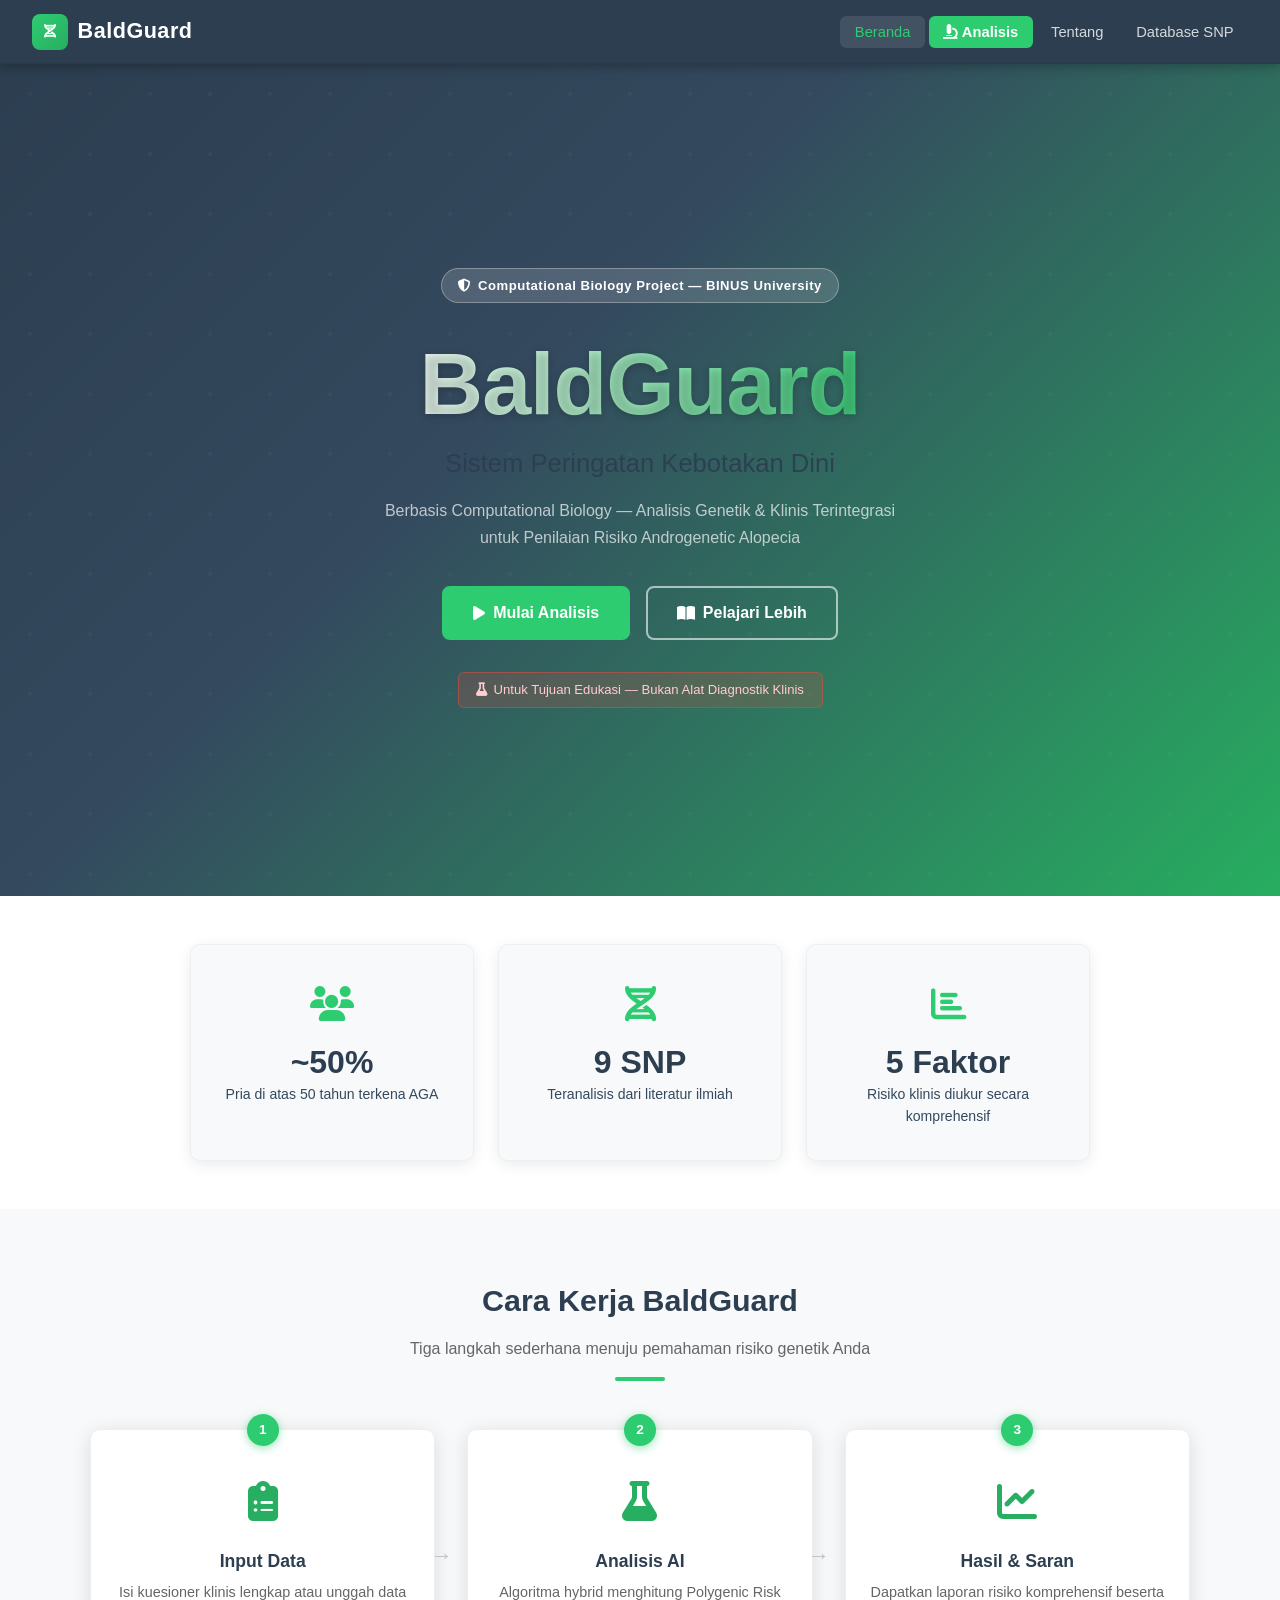
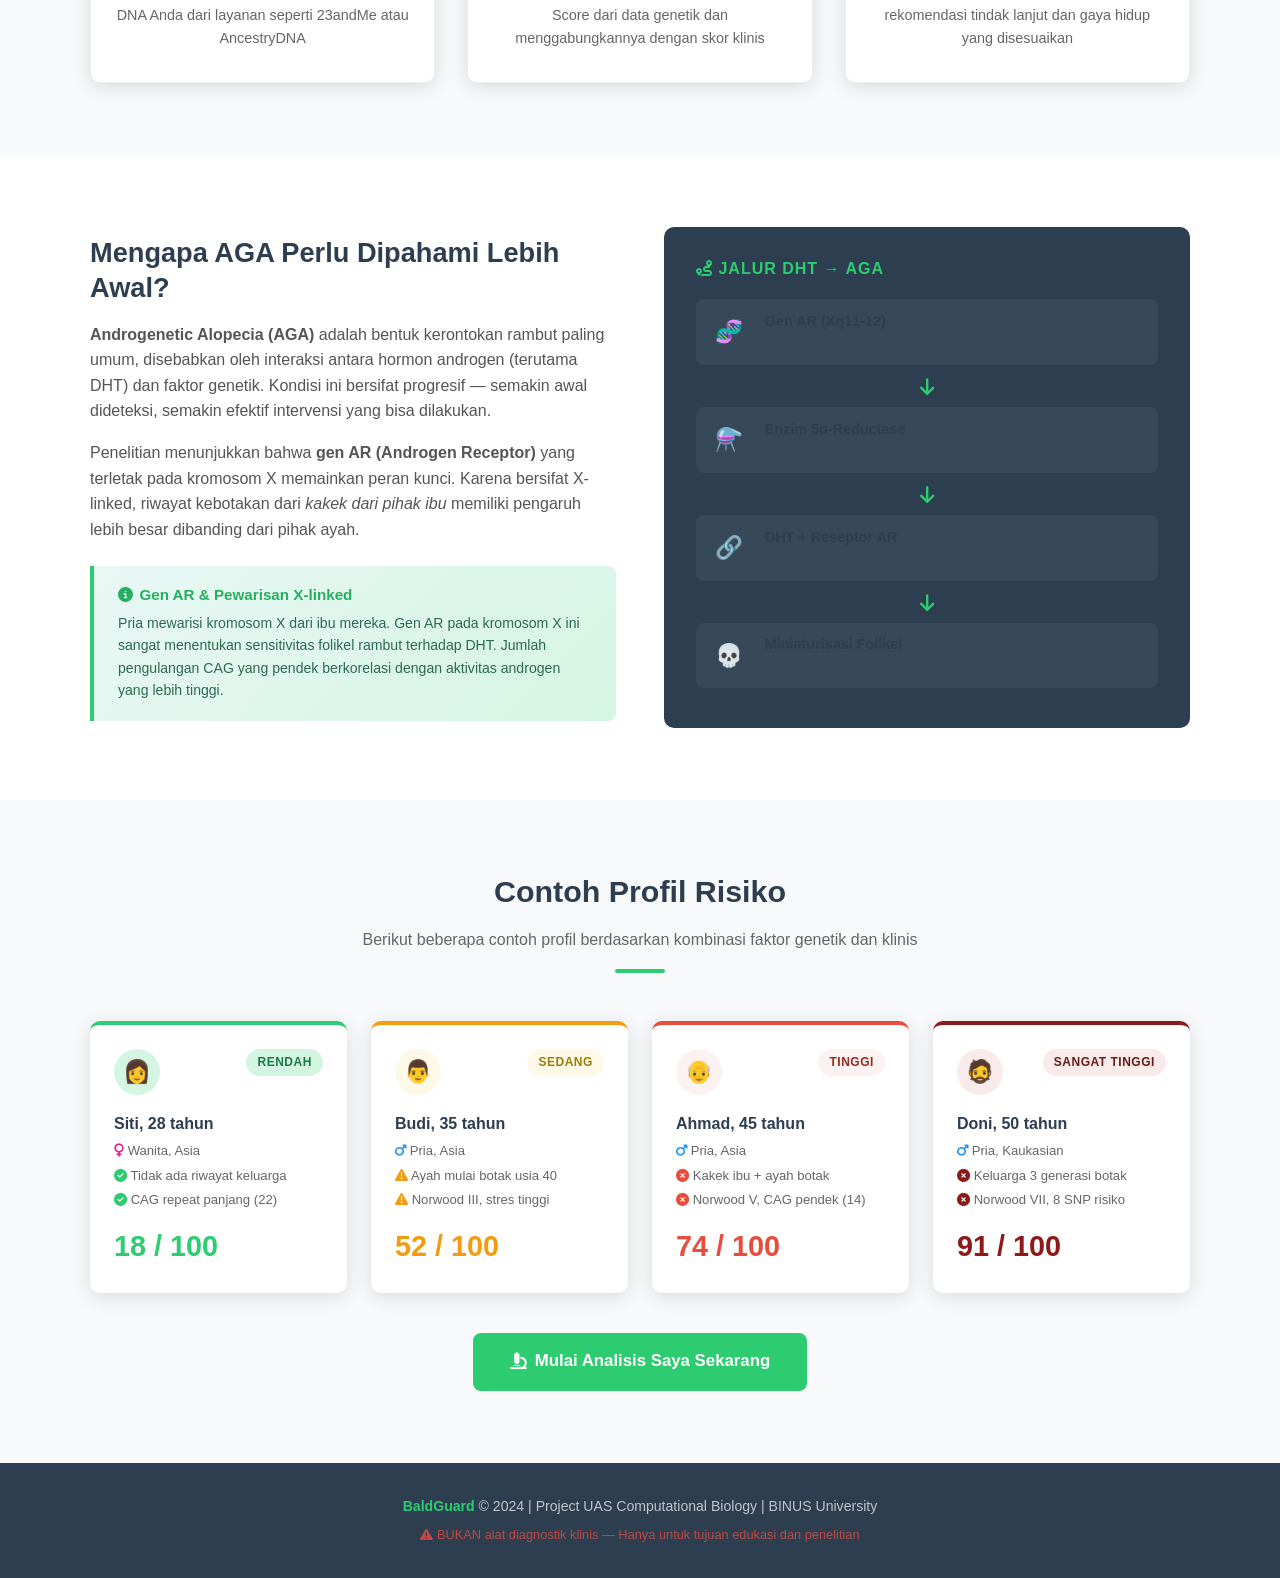
==== frontend/index.html @ 9e0e602d "Initial Commit: Baldguard - Sistem peringatan kebotakan dini" ====
<!DOCTYPE html>
<html lang="id">
<head>
  <meta charset="UTF-8" />
  <meta name="viewport" content="width=device-width, initial-scale=1.0" />
  <title>BaldGuard — Sistem Peringatan Kebotakan Dini</title>
  <link rel="stylesheet" href="css/style.css" />
  <link rel="stylesheet" href="https://cdnjs.cloudflare.com/ajax/libs/font-awesome/6.5.0/css/all.min.css" />
  <style>
    /* ===== RESET & BASE ===== */
    *, *::before, *::after { box-sizing: border-box; margin: 0; padding: 0; }
    :root {
      --green:   #2ecc71;
      --green-d: #27ae60;
      --blue:    #3498db;
      --warn:    #f39c12;
      --danger:  #e74c3c;
      --dark:    #2c3e50;
      --dark2:   #34495e;
      --light:   #ecf0f1;
      --light2:  #f8f9fa;
      --white:   #ffffff;
      --radius:  10px;
      --shadow:  0 4px 20px rgba(0,0,0,.12);
    }
    html { scroll-behavior: smooth; }
    body { font-family: 'Segoe UI', Tahoma, Geneva, Verdana, sans-serif; color: var(--dark); background: var(--light2); line-height: 1.6; }

    /* ===== NAVBAR ===== */
    .navbar {
      position: sticky; top: 0; z-index: 100;
      background: var(--dark);
      padding: 0 2rem;
      display: flex; align-items: center; justify-content: space-between;
      height: 64px;
      box-shadow: 0 2px 12px rgba(0,0,0,.3);
    }
    .navbar-brand {
      display: flex; align-items: center; gap: .6rem;
      text-decoration: none; color: var(--white);
      font-size: 1.35rem; font-weight: 700; letter-spacing: .5px;
    }
    .navbar-brand .brand-icon {
      background: linear-gradient(135deg, var(--green), var(--green-d));
      width: 36px; height: 36px; border-radius: 8px;
      display: flex; align-items: center; justify-content: center;
      font-size: .9rem;
    }
    .navbar-nav { display: flex; gap: .25rem; list-style: none; }
    .navbar-nav a {
      color: rgba(255,255,255,.8); text-decoration: none;
      padding: .5rem .9rem; border-radius: 6px;
      font-size: .92rem; transition: all .2s;
    }
    .navbar-nav a:hover, .navbar-nav a.active {
      background: rgba(255,255,255,.1); color: var(--white);
    }
    .navbar-nav a.active { color: var(--green); }
    .nav-cta {
      background: var(--green) !important; color: var(--white) !important;
      font-weight: 600;
    }
    .nav-cta:hover { background: var(--green-d) !important; }

    /* ===== HERO ===== */
    .hero {
      background: linear-gradient(135deg, var(--dark) 0%, var(--dark2) 40%, var(--green-d) 100%);
      color: var(--white);
      padding: 6rem 2rem 5rem;
      text-align: center;
      position: relative; overflow: hidden;
    }
    .hero::before {
      content: '';
      position: absolute; inset: 0;
      background: url("data:image/svg+xml,%3Csvg width='60' height='60' viewBox='0 0 60 60' xmlns='http://www.w3.org/2000/svg'%3E%3Cg fill='none' fill-rule='evenodd'%3E%3Cg fill='%23ffffff' fill-opacity='0.03'%3E%3Ccircle cx='30' cy='30' r='2'/%3E%3C/g%3E%3C/g%3E%3C/svg%3E");
      pointer-events: none;
    }
    .hero-content { position: relative; max-width: 800px; margin: 0 auto; }
    .hero-badge {
      display: inline-flex; align-items: center; gap: .4rem;
      background: rgba(255,255,255,.15); border: 1px solid rgba(255,255,255,.3);
      color: var(--white); padding: .35rem 1rem; border-radius: 50px;
      font-size: .82rem; margin-bottom: 1.5rem; backdrop-filter: blur(4px);
    }
    .hero h1 {
      font-size: clamp(3rem, 8vw, 5.5rem);
      font-weight: 800; letter-spacing: -1px;
      background: linear-gradient(90deg, #fff, var(--green));
      -webkit-background-clip: text; -webkit-text-fill-color: transparent;
      background-clip: text;
      margin-bottom: .4rem;
    }
    .hero h2 {
      font-size: clamp(1.1rem, 3vw, 1.6rem);
      font-weight: 400; opacity: .92; margin-bottom: 1rem;
    }
    .hero p {
      font-size: 1rem; opacity: .78; margin-bottom: 2.2rem;
      max-width: 540px; margin-left: auto; margin-right: auto;
    }
    .hero-buttons { display: flex; gap: 1rem; justify-content: center; flex-wrap: wrap; margin-bottom: 2rem; }
    .btn {
      display: inline-flex; align-items: center; gap: .5rem;
      padding: .75rem 1.8rem; border-radius: 8px; font-size: 1rem;
      font-weight: 600; text-decoration: none; border: 2px solid transparent;
      cursor: pointer; transition: all .2s;
    }
    .btn-primary { background: var(--green); color: var(--white); border-color: var(--green); }
    .btn-primary:hover { background: var(--green-d); border-color: var(--green-d); transform: translateY(-1px); box-shadow: 0 6px 20px rgba(46,204,113,.4); }
    .btn-outline { background: transparent; color: var(--white); border-color: rgba(255,255,255,.6); }
    .btn-outline:hover { background: rgba(255,255,255,.1); border-color: var(--white); }
    .disclaimer-badge {
      display: inline-flex; align-items: center; gap: .4rem;
      background: rgba(231,76,60,.2); border: 1px solid rgba(231,76,60,.5);
      color: #ffcdd2; padding: .4rem 1.1rem; border-radius: 6px;
      font-size: .82rem;
    }

    /* ===== STATS ===== */
    .stats-section { background: var(--white); padding: 3rem 2rem; }
    .stats-grid { display: grid; grid-template-columns: repeat(auto-fit, minmax(220px, 1fr)); gap: 1.5rem; max-width: 900px; margin: 0 auto; }
    .stat-card {
      text-align: center; padding: 2rem 1.5rem;
      border-radius: var(--radius); border: 1px solid var(--light);
      background: var(--light2); transition: transform .2s;
    }
    .stat-card:hover { transform: translateY(-3px); box-shadow: var(--shadow); }
    .stat-icon { font-size: 2.2rem; color: var(--green); margin-bottom: .8rem; }
    .stat-number { font-size: 2rem; font-weight: 800; color: var(--dark); line-height: 1; }
    .stat-label { font-size: .88rem; color: var(--dark2); margin-top: .3rem; }

    /* ===== SECTION COMMONS ===== */
    .section { padding: 4.5rem 2rem; }
    .section-alt { background: var(--white); }
    .section-title { text-align: center; margin-bottom: 3rem; }
    .section-title h2 { font-size: 1.9rem; font-weight: 700; color: var(--dark); }
    .section-title p { font-size: 1rem; color: #666; margin-top: .5rem; }
    .section-title .title-line {
      width: 50px; height: 4px; background: var(--green);
      border-radius: 2px; margin: .8rem auto 0;
    }
    .container { max-width: 1100px; margin: 0 auto; }

    /* ===== HOW IT WORKS ===== */
    .steps-grid { display: grid; grid-template-columns: repeat(auto-fit, minmax(260px, 1fr)); gap: 2rem; }
    .step-card {
      background: var(--white); border-radius: var(--radius);
      padding: 2rem 1.5rem; text-align: center;
      border: 1px solid var(--light); box-shadow: var(--shadow);
      position: relative; transition: transform .2s;
    }
    .step-card:hover { transform: translateY(-4px); }
    .step-number {
      position: absolute; top: -16px; left: 50%; transform: translateX(-50%);
      background: var(--green); color: var(--white);
      width: 32px; height: 32px; border-radius: 50%;
      display: flex; align-items: center; justify-content: center;
      font-weight: 700; font-size: .85rem; box-shadow: 0 2px 8px rgba(46,204,113,.5);
    }
    .step-icon { font-size: 2.5rem; color: var(--green-d); margin: .5rem 0 1rem; }
    .step-card h3 { font-size: 1.1rem; font-weight: 700; margin-bottom: .5rem; }
    .step-card p { font-size: .9rem; color: #666; }

    /* ===== WHY IT MATTERS ===== */
    .why-grid { display: grid; grid-template-columns: 1fr 1fr; gap: 3rem; align-items: center; }
    @media (max-width: 720px) { .why-grid { grid-template-columns: 1fr; } }
    .why-text h2 { font-size: 1.7rem; font-weight: 700; margin-bottom: 1rem; }
    .why-text p { color: #555; margin-bottom: 1rem; }
    .gene-info-box {
      background: linear-gradient(135deg, #e8f8f5, #d5f5e3);
      border-left: 4px solid var(--green);
      padding: 1.2rem 1.5rem; border-radius: 0 8px 8px 0; margin-top: 1.5rem;
    }
    .gene-info-box h4 { font-size: .95rem; font-weight: 700; color: var(--green-d); margin-bottom: .4rem; }
    .gene-info-box p { font-size: .88rem; color: #2d6a4f; margin: 0; }
    .why-visual {
      background: var(--dark); border-radius: var(--radius);
      padding: 2rem; color: var(--white);
    }
    .pathway-step {
      display: flex; align-items: center; gap: 1rem;
      padding: .8rem; margin-bottom: .5rem;
      background: rgba(255,255,255,.05); border-radius: 8px;
    }
    .pathway-icon { font-size: 1.4rem; min-width: 40px; text-align: center; }
    .pathway-arrow { text-align: center; color: var(--green); font-size: 1.2rem; margin: .2rem 0; }
    .pathway-step h4 { font-size: .9rem; font-weight: 700; margin-bottom: .1rem; }
    .pathway-step p { font-size: .78rem; opacity: .7; margin: 0; }

    /* ===== SAMPLE PROFILES ===== */
    .profiles-grid { display: grid; grid-template-columns: repeat(auto-fit, minmax(230px, 1fr)); gap: 1.5rem; }
    .profile-card {
      background: var(--white); border-radius: var(--radius);
      padding: 1.5rem; border-top: 4px solid;
      box-shadow: var(--shadow); transition: transform .2s;
    }
    .profile-card:hover { transform: translateY(-3px); }
    .profile-card.risk-low    { border-color: var(--green); }
    .profile-card.risk-medium { border-color: var(--warn); }
    .profile-card.risk-high   { border-color: var(--danger); }
    .profile-card.risk-vhigh  { border-color: #8e1919; }
    .profile-header { display: flex; justify-content: space-between; align-items: flex-start; margin-bottom: 1rem; }
    .profile-avatar {
      width: 46px; height: 46px; border-radius: 50%;
      display: flex; align-items: center; justify-content: center;
      font-size: 1.4rem;
    }
    .risk-badge {
      font-size: .75rem; font-weight: 700; padding: .25rem .7rem;
      border-radius: 50px; letter-spacing: .5px;
    }
    .badge-low    { background: #d5f5e3; color: #1a7a47; }
    .badge-medium { background: #fef9e7; color: #9a7d0a; }
    .badge-high   { background: #fdf2f2; color: #922b21; }
    .badge-vhigh  { background: #f9ebea; color: #641e16; }
    .profile-name { font-weight: 700; margin-bottom: .25rem; }
    .profile-detail { font-size: .82rem; color: #666; margin-bottom: .2rem; }
    .profile-score { font-size: 1.8rem; font-weight: 800; margin-top: .8rem; }

    /* ===== FOOTER ===== */
    footer {
      background: var(--dark); color: rgba(255,255,255,.7);
      text-align: center; padding: 2rem;
      font-size: .88rem;
    }
    footer strong { color: var(--green); }
    footer .disclaimer { margin-top: .5rem; color: rgba(231,76,60,.8); font-size: .8rem; }

    /* ===== RESPONSIVE ===== */
    @media (max-width: 600px) {
      .navbar-nav { display: none; }
      .hero { padding: 4rem 1rem 3.5rem; }
    }
  </style>
</head>
<body>

<!-- NAVBAR -->
<nav class="navbar">
  <a href="index.html" class="navbar-brand">
    <div class="brand-icon">
      <i class="fa-solid fa-dna" style="color:#fff; font-size:.85rem;"></i>
    </div>
    BaldGuard
  </a>
  <ul class="navbar-nav">
    <li><a href="index.html" class="active">Beranda</a></li>
    <li><a href="analyze.html" class="nav-cta"><i class="fa-solid fa-microscope"></i> Analisis</a></li>
    <li><a href="about.html">Tentang</a></li>
    <li><a href="database.html">Database SNP</a></li>
  </ul>
</nav>

<!-- HERO -->
<section class="hero">
  <div class="hero-content">
    <div class="hero-badge">
      <i class="fa-solid fa-shield-halved"></i>
      Computational Biology Project — BINUS University
    </div>
    <h1>BaldGuard</h1>
    <h2>Sistem Peringatan Kebotakan Dini</h2>
    <p>Berbasis Computational Biology — Analisis Genetik &amp; Klinis Terintegrasi untuk Penilaian Risiko Androgenetic Alopecia</p>
    <div class="hero-buttons">
      <a href="analyze.html" class="btn btn-primary">
        <i class="fa-solid fa-play"></i> Mulai Analisis
      </a>
      <a href="about.html" class="btn btn-outline">
        <i class="fa-solid fa-book-open"></i> Pelajari Lebih
      </a>
    </div>
    <div class="disclaimer-badge">
      <i class="fa-solid fa-flask"></i>
      Untuk Tujuan Edukasi — Bukan Alat Diagnostik Klinis
    </div>
  </div>
</section>

<!-- STATS -->
<section class="stats-section">
  <div class="stats-grid">
    <div class="stat-card">
      <div class="stat-icon"><i class="fa-solid fa-users"></i></div>
      <div class="stat-number">~50%</div>
      <div class="stat-label">Pria di atas 50 tahun terkena AGA</div>
    </div>
    <div class="stat-card">
      <div class="stat-icon"><i class="fa-solid fa-dna"></i></div>
      <div class="stat-number">9 SNP</div>
      <div class="stat-label">Teranalisis dari literatur ilmiah</div>
    </div>
    <div class="stat-card">
      <div class="stat-icon"><i class="fa-solid fa-chart-bar"></i></div>
      <div class="stat-number">5 Faktor</div>
      <div class="stat-label">Risiko klinis diukur secara komprehensif</div>
    </div>
  </div>
</section>

<!-- HOW IT WORKS -->
<section class="section">
  <div class="container">
    <div class="section-title">
      <h2>Cara Kerja BaldGuard</h2>
      <p>Tiga langkah sederhana menuju pemahaman risiko genetik Anda</p>
      <div class="title-line"></div>
    </div>
    <div class="steps-grid">
      <div class="step-card">
        <div class="step-number">1</div>
        <div class="step-icon"><i class="fa-solid fa-clipboard-list"></i></div>
        <h3>Input Data</h3>
        <p>Isi kuesioner klinis lengkap atau unggah data DNA Anda dari layanan seperti 23andMe atau AncestryDNA</p>
      </div>
      <div class="step-card">
        <div class="step-number">2</div>
        <div class="step-icon"><i class="fa-solid fa-flask"></i></div>
        <h3>Analisis AI</h3>
        <p>Algoritma hybrid menghitung Polygenic Risk Score dari data genetik dan menggabungkannya dengan skor klinis</p>
      </div>
      <div class="step-card">
        <div class="step-number">3</div>
        <div class="step-icon"><i class="fa-solid fa-chart-line"></i></div>
        <h3>Hasil &amp; Saran</h3>
        <p>Dapatkan laporan risiko komprehensif beserta rekomendasi tindak lanjut dan gaya hidup yang disesuaikan</p>
      </div>
    </div>
  </div>
</section>

<!-- WHY IT MATTERS -->
<section class="section section-alt">
  <div class="container">
    <div class="why-grid">
      <div class="why-text">
        <h2>Mengapa AGA Perlu Dipahami Lebih Awal?</h2>
        <p>
          <strong>Androgenetic Alopecia (AGA)</strong> adalah bentuk kerontokan rambut paling umum,
          disebabkan oleh interaksi antara hormon androgen (terutama DHT) dan faktor genetik.
          Kondisi ini bersifat progresif — semakin awal dideteksi, semakin efektif intervensi yang bisa dilakukan.
        </p>
        <p>
          Penelitian menunjukkan bahwa <strong>gen AR (Androgen Receptor)</strong> yang terletak pada
          kromosom X memainkan peran kunci. Karena bersifat X-linked, riwayat kebotakan dari
          <em>kakek dari pihak ibu</em> memiliki pengaruh lebih besar dibanding dari pihak ayah.
        </p>
        <div class="gene-info-box">
          <h4><i class="fa-solid fa-circle-info" style="margin-right:.4rem;"></i>Gen AR &amp; Pewarisan X-linked</h4>
          <p>
            Pria mewarisi kromosom X dari ibu mereka. Gen AR pada kromosom X ini sangat
            menentukan sensitivitas folikel rambut terhadap DHT. Jumlah pengulangan CAG
            yang pendek berkorelasi dengan aktivitas androgen yang lebih tinggi.
          </p>
        </div>
      </div>
      <div class="why-visual">
        <h3 style="color:var(--green);margin-bottom:1.2rem;font-size:1rem;text-transform:uppercase;letter-spacing:1px;">
          <i class="fa-solid fa-route"></i> Jalur DHT → AGA
        </h3>
        <div class="pathway-step">
          <div class="pathway-icon">🧬</div>
          <div>
            <h4>Gen AR (Xq11-12)</h4>
            <p>Mengkode protein Androgen Receptor</p>
          </div>
        </div>
        <div class="pathway-arrow"><i class="fa-solid fa-arrow-down"></i></div>
        <div class="pathway-step">
          <div class="pathway-icon">⚗️</div>
          <div>
            <h4>Enzim 5α-Reductase</h4>
            <p>Mengubah Testosteron → DHT</p>
          </div>
        </div>
        <div class="pathway-arrow"><i class="fa-solid fa-arrow-down"></i></div>
        <div class="pathway-step">
          <div class="pathway-icon">🔗</div>
          <div>
            <h4>DHT + Reseptor AR</h4>
            <p>Ikatan dengan afinitas tinggi</p>
          </div>
        </div>
        <div class="pathway-arrow"><i class="fa-solid fa-arrow-down"></i></div>
        <div class="pathway-step">
          <div class="pathway-icon">💀</div>
          <div>
            <h4>Miniaturisasi Folikel</h4>
            <p>Folikel mengecil → rambut vellus</p>
          </div>
        </div>
      </div>
    </div>
  </div>
</section>

<!-- SAMPLE PROFILES -->
<section class="section">
  <div class="container">
    <div class="section-title">
      <h2>Contoh Profil Risiko</h2>
      <p>Berikut beberapa contoh profil berdasarkan kombinasi faktor genetik dan klinis</p>
      <div class="title-line"></div>
    </div>
    <div class="profiles-grid">
      <div class="profile-card risk-low">
        <div class="profile-header">
          <div class="profile-avatar" style="background:#d5f5e3;">👩</div>
          <span class="risk-badge badge-low">RENDAH</span>
        </div>
        <div class="profile-name">Siti, 28 tahun</div>
        <div class="profile-detail"><i class="fa-solid fa-venus" style="color:#e91e8c;"></i> Wanita, Asia</div>
        <div class="profile-detail"><i class="fa-solid fa-circle-check" style="color:var(--green);"></i> Tidak ada riwayat keluarga</div>
        <div class="profile-detail"><i class="fa-solid fa-circle-check" style="color:var(--green);"></i> CAG repeat panjang (22)</div>
        <div class="profile-score" style="color:var(--green);">18 / 100</div>
      </div>
      <div class="profile-card risk-medium">
        <div class="profile-header">
          <div class="profile-avatar" style="background:#fef9e7;">👨</div>
          <span class="risk-badge badge-medium">SEDANG</span>
        </div>
        <div class="profile-name">Budi, 35 tahun</div>
        <div class="profile-detail"><i class="fa-solid fa-mars" style="color:#2196f3;"></i> Pria, Asia</div>
        <div class="profile-detail"><i class="fa-solid fa-triangle-exclamation" style="color:var(--warn);"></i> Ayah mulai botak usia 40</div>
        <div class="profile-detail"><i class="fa-solid fa-triangle-exclamation" style="color:var(--warn);"></i> Norwood III, stres tinggi</div>
        <div class="profile-score" style="color:var(--warn);">52 / 100</div>
      </div>
      <div class="profile-card risk-high">
        <div class="profile-header">
          <div class="profile-avatar" style="background:#fdf2f2;">👴</div>
          <span class="risk-badge badge-high">TINGGI</span>
        </div>
        <div class="profile-name">Ahmad, 45 tahun</div>
        <div class="profile-detail"><i class="fa-solid fa-mars" style="color:#2196f3;"></i> Pria, Asia</div>
        <div class="profile-detail"><i class="fa-solid fa-circle-xmark" style="color:var(--danger);"></i> Kakek ibu + ayah botak</div>
        <div class="profile-detail"><i class="fa-solid fa-circle-xmark" style="color:var(--danger);"></i> Norwood V, CAG pendek (14)</div>
        <div class="profile-score" style="color:var(--danger);">74 / 100</div>
      </div>
      <div class="profile-card risk-vhigh">
        <div class="profile-header">
          <div class="profile-avatar" style="background:#f9ebea;">🧔</div>
          <span class="risk-badge badge-vhigh">SANGAT TINGGI</span>
        </div>
        <div class="profile-name">Doni, 50 tahun</div>
        <div class="profile-detail"><i class="fa-solid fa-mars" style="color:#2196f3;"></i> Pria, Kaukasian</div>
        <div class="profile-detail"><i class="fa-solid fa-circle-xmark" style="color:#8e1919;"></i> Keluarga 3 generasi botak</div>
        <div class="profile-detail"><i class="fa-solid fa-circle-xmark" style="color:#8e1919;"></i> Norwood VII, 8 SNP risiko</div>
        <div class="profile-score" style="color:#8e1919;">91 / 100</div>
      </div>
    </div>
    <div style="text-align:center;margin-top:2.5rem;">
      <a href="analyze.html" class="btn btn-primary" style="font-size:1.05rem;padding:.85rem 2.2rem;">
        <i class="fa-solid fa-microscope"></i> Mulai Analisis Saya Sekarang
      </a>
    </div>
  </div>
</section>

<!-- FOOTER -->
<footer>
  <strong>BaldGuard</strong> &copy; 2024 |
  Project UAS Computational Biology | BINUS University
  <div class="disclaimer">
    <i class="fa-solid fa-triangle-exclamation"></i>
    BUKAN alat diagnostik klinis — Hanya untuk tujuan edukasi dan penelitian
  </div>
</footer>

</body>
</html>
---- frontend/css/style.css ----
/* ============================================================
   BaldGuard — Main Stylesheet
   Author  : BaldGuard Team
   Version : 1.0.0
   ============================================================ */

/* ── CSS Variables / Design Tokens ─────────────────────────── */
:root {
  --primary:           #27ae60;
  --primary-light:     #2ecc71;
  --primary-dark:      #1e8449;
  --secondary:         #3498db;
  --secondary-dark:    #2980b9;
  --warning:           #f39c12;
  --warning-light:     #f1c40f;
  --danger:            #e74c3c;
  --danger-dark:       #c0392b;
  --dark:              #2c3e50;
  --dark-mid:          #34495e;
  --gray:              #95a5a6;
  --gray-light:        #bdc3c7;
  --light:             #ecf0f1;
  --light-alt:         #f8f9fa;
  --white:             #ffffff;
  --card-shadow:       0 4px 15px rgba(0, 0, 0, 0.08);
  --card-shadow-hover: 0 8px 30px rgba(0, 0, 0, 0.15);
  --transition:        0.3s ease;
  --radius:            12px;
  --radius-sm:         8px;
  --radius-xs:         4px;
  --font-base:         'Inter', 'Segoe UI', system-ui, -apple-system, sans-serif;
  --font-mono:         'Fira Code', 'Courier New', monospace;
  --nav-height:        68px;
  --section-py:        80px;
}

/* ── Reset & Base ─────────────────────────────────────────── */
*,
*::before,
*::after {
  box-sizing: border-box;
  margin: 0;
  padding: 0;
}

html {
  scroll-behavior: smooth;
  font-size: 16px;
  -webkit-text-size-adjust: 100%;
}

body {
  font-family: var(--font-base);
  color: var(--dark);
  background-color: var(--light-alt);
  line-height: 1.6;
  min-height: 100vh;
  overflow-x: hidden;
}

img,
video,
svg {
  max-width: 100%;
  display: block;
}

ul,
ol {
  list-style: none;
}

button,
input,
select,
textarea {
  font-family: inherit;
  font-size: inherit;
}

a {
  color: var(--primary);
  text-decoration: none;
  transition: color var(--transition);
}

a:hover {
  color: var(--primary-dark);
}

/* ── Typography ───────────────────────────────────────────── */
h1, h2, h3, h4, h5, h6 {
  font-weight: 700;
  line-height: 1.3;
  color: var(--dark);
  margin-bottom: 0.5em;
}

h1 { font-size: clamp(1.8rem, 4vw, 2.8rem); }
h2 { font-size: clamp(1.4rem, 3vw, 2rem); }
h3 { font-size: clamp(1.15rem, 2.5vw, 1.5rem); }
h4 { font-size: 1.15rem; }
h5 { font-size: 1rem; }
h6 { font-size: 0.9rem; }

p {
  margin-bottom: 1rem;
  color: var(--dark-mid);
}

p:last-child { margin-bottom: 0; }

strong { font-weight: 700; }
em { font-style: italic; }

small {
  font-size: 0.825rem;
  color: var(--gray);
}

code, pre {
  font-family: var(--font-mono);
  background: var(--light);
  border-radius: var(--radius-xs);
}

code {
  padding: 0.1em 0.4em;
  font-size: 0.875em;
}

pre {
  padding: 1rem;
  overflow-x: auto;
  font-size: 0.85rem;
  border: 1px solid var(--gray-light);
}

hr {
  border: none;
  border-top: 1px solid var(--light);
  margin: 1.5rem 0;
}

/* ── Navbar ───────────────────────────────────────────────── */
.navbar {
  position: fixed;
  top: 0;
  left: 0;
  right: 0;
  z-index: 1000;
  height: var(--nav-height);
  background: rgba(255, 255, 255, 0.97);
  backdrop-filter: blur(8px);
  border-bottom: 1px solid rgba(0, 0, 0, 0.06);
  box-shadow: 0 2px 12px rgba(0, 0, 0, 0.06);
}

.navbar-inner {
  display: flex;
  align-items: center;
  justify-content: space-between;
  max-width: 1200px;
  margin: 0 auto;
  padding: 0 1.5rem;
  height: 100%;
}

.navbar-brand {
  display: flex;
  align-items: center;
  gap: 0.6rem;
  font-size: 1.35rem;
  font-weight: 800;
  color: var(--primary);
  letter-spacing: -0.5px;
}

.navbar-brand .brand-icon {
  font-size: 1.5rem;
}

.navbar-brand span {
  color: var(--dark);
}

.navbar-brand span em {
  color: var(--primary);
  font-style: normal;
}

.nav-links {
  display: flex;
  align-items: center;
  gap: 0.25rem;
}

.nav-links a {
  padding: 0.45rem 0.9rem;
  border-radius: var(--radius-sm);
  font-weight: 500;
  font-size: 0.925rem;
  color: var(--dark-mid);
  transition: all var(--transition);
}

.nav-links a:hover,
.nav-links a.active {
  background: rgba(39, 174, 96, 0.1);
  color: var(--primary);
}

.nav-links .btn-nav-cta {
  background: var(--primary);
  color: var(--white) !important;
  padding: 0.45rem 1.1rem;
  border-radius: 50px;
  font-weight: 600;
  margin-left: 0.5rem;
}

.nav-links .btn-nav-cta:hover {
  background: var(--primary-dark);
  transform: translateY(-1px);
}

/* Hamburger */
.hamburger {
  display: none;
  flex-direction: column;
  gap: 5px;
  cursor: pointer;
  padding: 0.35rem;
  border-radius: var(--radius-xs);
  background: none;
  border: none;
}

.hamburger span {
  display: block;
  width: 24px;
  height: 2px;
  background: var(--dark);
  border-radius: 2px;
  transition: all var(--transition);
}

.hamburger.open span:nth-child(1) { transform: translateY(7px) rotate(45deg); }
.hamburger.open span:nth-child(2) { opacity: 0; }
.hamburger.open span:nth-child(3) { transform: translateY(-7px) rotate(-45deg); }

/* Mobile nav dropdown */
.nav-mobile {
  display: none;
  flex-direction: column;
  padding: 0.75rem 1.5rem 1.25rem;
  background: var(--white);
  border-top: 1px solid var(--light);
  box-shadow: 0 8px 20px rgba(0,0,0,0.08);
}

.nav-mobile.open { display: flex; }

.nav-mobile a {
  padding: 0.7rem 0.5rem;
  font-weight: 500;
  color: var(--dark-mid);
  border-bottom: 1px solid var(--light);
  font-size: 0.95rem;
}

.nav-mobile a:last-child { border-bottom: none; }
.nav-mobile a:hover { color: var(--primary); }

/* Page offset for fixed navbar */
.page-content {
  padding-top: var(--nav-height);
}

/* ── Hero Section ─────────────────────────────────────────── */
.hero {
  background: linear-gradient(135deg, #1a5c35 0%, var(--primary) 45%, #2980b9 100%);
  min-height: calc(100vh - var(--nav-height));
  display: flex;
  align-items: center;
  justify-content: center;
  text-align: center;
  padding: 4rem 1.5rem;
  position: relative;
  overflow: hidden;
}

.hero::before {
  content: '';
  position: absolute;
  inset: 0;
  background: url("data:image/svg+xml,%3Csvg width='60' height='60' viewBox='0 0 60 60' xmlns='http://www.w3.org/2000/svg'%3E%3Cg fill='none' fill-rule='evenodd'%3E%3Cg fill='%23ffffff' fill-opacity='0.04'%3E%3Ccircle cx='30' cy='30' r='4'/%3E%3C/g%3E%3C/g%3E%3C/svg%3E") repeat;
}

.hero-content {
  position: relative;
  max-width: 780px;
}

.hero-badge {
  display: inline-block;
  background: rgba(255,255,255,0.18);
  color: var(--white);
  padding: 0.35rem 1rem;
  border-radius: 50px;
  font-size: 0.85rem;
  font-weight: 600;
  letter-spacing: 0.5px;
  margin-bottom: 1.25rem;
  backdrop-filter: blur(4px);
  border: 1px solid rgba(255,255,255,0.25);
}

.hero h1 {
  color: var(--white);
  font-size: clamp(2rem, 5vw, 3.4rem);
  margin-bottom: 1rem;
  text-shadow: 0 2px 8px rgba(0,0,0,0.2);
}

.hero h1 span {
  color: #a8e6cf;
}

.hero p {
  color: rgba(255,255,255,0.88);
  font-size: clamp(1rem, 2.5vw, 1.2rem);
  margin-bottom: 2rem;
  line-height: 1.7;
}

.hero-buttons {
  display: flex;
  gap: 1rem;
  justify-content: center;
  flex-wrap: wrap;
}

/* ── Buttons ──────────────────────────────────────────────── */
.btn {
  display: inline-flex;
  align-items: center;
  gap: 0.5rem;
  padding: 0.7rem 1.5rem;
  border-radius: 50px;
  font-weight: 600;
  font-size: 0.95rem;
  cursor: pointer;
  border: 2px solid transparent;
  transition: all var(--transition);
  text-decoration: none;
  white-space: nowrap;
}

.btn:hover {
  transform: translateY(-2px);
  box-shadow: 0 6px 18px rgba(0,0,0,0.15);
}

.btn:active {
  transform: translateY(0);
}

.btn-primary {
  background: var(--primary);
  color: var(--white);
  border-color: var(--primary);
}

.btn-primary:hover {
  background: var(--primary-dark);
  border-color: var(--primary-dark);
  color: var(--white);
}

.btn-outline-white {
  background: transparent;
  color: var(--white);
  border-color: rgba(255,255,255,0.7);
}

.btn-outline-white:hover {
  background: rgba(255,255,255,0.15);
  color: var(--white);
  border-color: var(--white);
}

.btn-secondary {
  background: var(--secondary);
  color: var(--white);
  border-color: var(--secondary);
}

.btn-secondary:hover {
  background: var(--secondary-dark);
  border-color: var(--secondary-dark);
  color: var(--white);
}

.btn-danger {
  background: var(--danger);
  color: var(--white);
  border-color: var(--danger);
}

.btn-danger:hover {
  background: var(--danger-dark);
  border-color: var(--danger-dark);
  color: var(--white);
}

.btn-outline {
  background: transparent;
  color: var(--primary);
  border-color: var(--primary);
}

.btn-outline:hover {
  background: var(--primary);
  color: var(--white);
}

.btn-sm {
  padding: 0.4rem 0.9rem;
  font-size: 0.825rem;
}

.btn-lg {
  padding: 0.9rem 2rem;
  font-size: 1.05rem;
}

.btn:disabled {
  opacity: 0.6;
  cursor: not-allowed;
  transform: none;
}

/* ── Stats Section ────────────────────────────────────────── */
.stats-section {
  padding: 4rem 1.5rem;
  background: var(--white);
}

.stats-grid {
  display: grid;
  grid-template-columns: repeat(3, 1fr);
  gap: 1.5rem;
  max-width: 900px;
  margin: 0 auto;
}

.stat-card {
  text-align: center;
  padding: 2rem 1.25rem;
  border-radius: var(--radius);
  background: linear-gradient(135deg, var(--light-alt), var(--white));
  box-shadow: var(--card-shadow);
  border: 1px solid rgba(0,0,0,0.04);
  transition: transform var(--transition), box-shadow var(--transition);
}

.stat-card:hover {
  transform: translateY(-4px);
  box-shadow: var(--card-shadow-hover);
}

.stat-icon {
  font-size: 2.4rem;
  margin-bottom: 0.75rem;
  display: block;
}

.stat-number {
  font-size: 2.2rem;
  font-weight: 800;
  color: var(--primary);
  line-height: 1;
  margin-bottom: 0.25rem;
}

.stat-label {
  font-size: 0.9rem;
  color: var(--gray);
  font-weight: 500;
}

/* ── Section Wrappers ─────────────────────────────────────── */
.section {
  padding: var(--section-py) 1.5rem;
}

.section-alt {
  background: var(--white);
}

.container {
  max-width: 1100px;
  margin: 0 auto;
}

.section-header {
  text-align: center;
  margin-bottom: 3rem;
}

.section-header h2 {
  margin-bottom: 0.5rem;
}

.section-header p {
  font-size: 1.05rem;
  max-width: 600px;
  margin: 0 auto;
  color: var(--gray);
}

.section-tag {
  display: inline-block;
  background: rgba(39, 174, 96, 0.1);
  color: var(--primary);
  font-size: 0.8rem;
  font-weight: 700;
  letter-spacing: 1px;
  text-transform: uppercase;
  padding: 0.25rem 0.75rem;
  border-radius: 50px;
  margin-bottom: 0.6rem;
}

/* ── How-It-Works Steps ───────────────────────────────────── */
.steps-grid {
  display: grid;
  grid-template-columns: repeat(auto-fit, minmax(200px, 1fr));
  gap: 1.5rem;
}

.step-card {
  text-align: center;
  padding: 2rem 1.25rem;
  background: var(--white);
  border-radius: var(--radius);
  box-shadow: var(--card-shadow);
  position: relative;
  transition: transform var(--transition);
}

.step-card:hover { transform: translateY(-4px); }

.step-number {
  width: 48px;
  height: 48px;
  background: var(--primary);
  color: var(--white);
  border-radius: 50%;
  font-size: 1.2rem;
  font-weight: 800;
  display: flex;
  align-items: center;
  justify-content: center;
  margin: 0 auto 1rem;
}

.step-icon {
  font-size: 2rem;
  margin-bottom: 0.75rem;
  color: var(--primary);
}

.step-card h3 {
  font-size: 1rem;
  margin-bottom: 0.4rem;
}

.step-card p {
  font-size: 0.875rem;
  color: var(--gray);
  margin: 0;
}

/* Connector arrow between steps (desktop) */
.step-card:not(:last-child)::after {
  content: '→';
  position: absolute;
  right: -18px;
  top: 50%;
  transform: translateY(-50%);
  font-size: 1.4rem;
  color: var(--gray-light);
  z-index: 1;
}

/* ── Feature Cards ────────────────────────────────────────── */
.features-grid {
  display: grid;
  grid-template-columns: repeat(auto-fit, minmax(260px, 1fr));
  gap: 1.5rem;
}

.feature-card {
  padding: 1.75rem;
  background: var(--white);
  border-radius: var(--radius);
  box-shadow: var(--card-shadow);
  border-top: 4px solid var(--primary);
  transition: transform var(--transition), box-shadow var(--transition);
}

.feature-card:hover {
  transform: translateY(-4px);
  box-shadow: var(--card-shadow-hover);
}

.feature-card.secondary { border-top-color: var(--secondary); }
.feature-card.warning   { border-top-color: var(--warning); }
.feature-card.danger    { border-top-color: var(--danger); }

.feature-icon {
  font-size: 2rem;
  margin-bottom: 0.9rem;
  color: var(--primary);
}

.feature-card.secondary .feature-icon { color: var(--secondary); }
.feature-card.warning   .feature-icon { color: var(--warning); }
.feature-card.danger    .feature-icon { color: var(--danger); }

.feature-card h3 {
  font-size: 1.05rem;
  margin-bottom: 0.5rem;
}

.feature-card p {
  font-size: 0.875rem;
  color: var(--gray);
  margin: 0;
}

/* ── Tab Interface ────────────────────────────────────────── */
.tab-container {
  background: var(--white);
  border-radius: var(--radius);
  box-shadow: var(--card-shadow);
  overflow: hidden;
}

.tab-nav {
  display: flex;
  border-bottom: 2px solid var(--light);
  background: var(--light-alt);
  overflow-x: auto;
  scrollbar-width: none;
}

.tab-nav::-webkit-scrollbar { display: none; }

.tab-btn {
  padding: 0.9rem 1.4rem;
  font-size: 0.9rem;
  font-weight: 600;
  color: var(--gray);
  background: none;
  border: none;
  cursor: pointer;
  white-space: nowrap;
  border-bottom: 3px solid transparent;
  margin-bottom: -2px;
  transition: all var(--transition);
  display: flex;
  align-items: center;
  gap: 0.4rem;
}

.tab-btn:hover { color: var(--primary); }

.tab-btn.active {
  color: var(--primary);
  border-bottom-color: var(--primary);
  background: var(--white);
}

.tab-content {
  padding: 2rem;
}

.tab-pane { display: none; }
.tab-pane.active { display: block; }

/* ── Multi-step Form Wizard ───────────────────────────────── */
.wizard-progress {
  padding: 1.5rem 2rem;
  background: var(--light-alt);
  border-bottom: 1px solid var(--light);
}

.wizard-progress-header {
  display: flex;
  justify-content: space-between;
  align-items: center;
  margin-bottom: 0.75rem;
}

.progress-label {
  font-size: 0.85rem;
  font-weight: 600;
  color: var(--gray);
}

#progressText {
  font-size: 0.85rem;
  color: var(--primary);
  font-weight: 600;
}

.progress-track {
  height: 8px;
  background: var(--light);
  border-radius: 50px;
  overflow: hidden;
  margin-bottom: 1rem;
}

.progress-bar {
  height: 100%;
  background: linear-gradient(90deg, var(--primary-light), var(--primary));
  border-radius: 50px;
  transition: width 0.4s ease;
  width: 0%;
}

/* Step indicators dots */
.step-indicators {
  display: flex;
  gap: 0.5rem;
  align-items: center;
  justify-content: center;
  flex-wrap: wrap;
}

.step-indicator {
  width: 32px;
  height: 32px;
  border-radius: 50%;
  background: var(--light);
  color: var(--gray);
  display: flex;
  align-items: center;
  justify-content: center;
  font-size: 0.75rem;
  font-weight: 700;
  border: 2px solid var(--gray-light);
  transition: all var(--transition);
  position: relative;
}

.step-indicator.active {
  background: var(--primary);
  color: var(--white);
  border-color: var(--primary);
  transform: scale(1.1);
}

.step-indicator.completed {
  background: var(--primary-dark);
  color: var(--white);
  border-color: var(--primary-dark);
}

.step-indicator.completed::after {
  content: '✓';
  position: absolute;
}

.step-connector {
  flex: 1;
  height: 2px;
  background: var(--gray-light);
  min-width: 20px;
  max-width: 60px;
}

.step-connector.completed { background: var(--primary); }

/* Form wizard navigation buttons */
.wizard-nav {
  display: flex;
  justify-content: space-between;
  align-items: center;
  padding: 1.25rem 2rem;
  border-top: 1px solid var(--light);
  background: var(--light-alt);
}

/* ── Section Cards (within wizard) ───────────────────────── */
.section-card {
  background: var(--white);
  border-radius: var(--radius);
  padding: 1.75rem;
  margin-bottom: 1.25rem;
  box-shadow: 0 2px 8px rgba(0,0,0,0.05);
  border: 1px solid rgba(0,0,0,0.04);
}

.section-card-header {
  display: flex;
  align-items: center;
  gap: 0.65rem;
  margin-bottom: 1.25rem;
  padding-bottom: 0.75rem;
  border-bottom: 2px solid var(--light);
}

.section-card-header .section-num {
  width: 32px;
  height: 32px;
  background: var(--primary);
  color: var(--white);
  border-radius: 50%;
  display: flex;
  align-items: center;
  justify-content: center;
  font-size: 0.85rem;
  font-weight: 700;
  flex-shrink: 0;
}

.section-card-header h3 {
  font-size: 1.1rem;
  margin: 0;
  color: var(--dark);
}

.section-card-header p {
  font-size: 0.825rem;
  color: var(--gray);
  margin: 0;
}

/* ── Form Elements ────────────────────────────────────────── */
.form-group {
  margin-bottom: 1.25rem;
}

.form-group:last-child { margin-bottom: 0; }

.form-label {
  display: block;
  font-weight: 600;
  font-size: 0.9rem;
  margin-bottom: 0.4rem;
  color: var(--dark);
}

.form-label .required {
  color: var(--danger);
  margin-left: 2px;
}

.form-hint {
  font-size: 0.8rem;
  color: var(--gray);
  margin-top: 0.3rem;
  display: block;
}

.form-control {
  display: block;
  width: 100%;
  padding: 0.65rem 0.9rem;
  font-size: 0.95rem;
  color: var(--dark);
  background: var(--white);
  border: 2px solid var(--gray-light);
  border-radius: var(--radius-sm);
  transition: border-color var(--transition), box-shadow var(--transition);
  appearance: none;
}

.form-control:focus {
  outline: none;
  border-color: var(--primary);
  box-shadow: 0 0 0 3px rgba(39,174,96,0.15);
}

.form-control::placeholder { color: var(--gray-light); }

.form-control.is-invalid {
  border-color: var(--danger);
  box-shadow: 0 0 0 3px rgba(231,76,60,0.12);
}

.form-control.is-valid {
  border-color: var(--primary);
}

textarea.form-control {
  min-height: 100px;
  resize: vertical;
}

select.form-control {
  background-image: url("data:image/svg+xml,%3Csvg xmlns='http://www.w3.org/2000/svg' width='12' height='12' viewBox='0 0 12 12'%3E%3Cpath fill='%2395a5a6' d='M6 8L1 3h10z'/%3E%3C/svg%3E");
  background-repeat: no-repeat;
  background-position: right 0.75rem center;
  padding-right: 2.5rem;
  cursor: pointer;
}

/* Inline form layout */
.form-row {
  display: grid;
  grid-template-columns: 1fr 1fr;
  gap: 1rem;
}

.form-row-3 {
  grid-template-columns: 1fr 1fr 1fr;
}

/* ── Radio & Checkbox Groups ──────────────────────────────── */
.radio-group,
.checkbox-group {
  display: flex;
  flex-direction: column;
  gap: 0.5rem;
}

.radio-group.inline,
.checkbox-group.inline {
  flex-direction: row;
  flex-wrap: wrap;
  gap: 0.5rem;
}

.radio-option,
.checkbox-option {
  display: flex;
  align-items: center;
  gap: 0.5rem;
  padding: 0.55rem 0.85rem;
  border: 2px solid var(--gray-light);
  border-radius: var(--radius-sm);
  cursor: pointer;
  font-size: 0.9rem;
  transition: all var(--transition);
  background: var(--white);
}

.radio-option:hover,
.checkbox-option:hover {
  border-color: var(--primary);
  background: rgba(39,174,96,0.04);
}

.radio-option input,
.checkbox-option input {
  accent-color: var(--primary);
  width: 16px;
  height: 16px;
  cursor: pointer;
}

.radio-option input:checked + span,
.checkbox-option input:checked + span {
  color: var(--primary);
  font-weight: 600;
}

.radio-option:has(input:checked),
.checkbox-option:has(input:checked) {
  border-color: var(--primary);
  background: rgba(39,174,96,0.06);
}

/* ── Range Slider Custom Styling ──────────────────────────── */
.range-wrapper {
  display: flex;
  flex-direction: column;
  gap: 0.4rem;
}

.range-labels {
  display: flex;
  justify-content: space-between;
  font-size: 0.75rem;
  color: var(--gray);
}

.range-display {
  display: flex;
  align-items: center;
  gap: 0.75rem;
}

.range-value {
  min-width: 2.5rem;
  text-align: center;
  font-weight: 700;
  color: var(--primary);
  font-size: 1.1rem;
  background: rgba(39,174,96,0.08);
  border-radius: var(--radius-xs);
  padding: 0.1rem 0.4rem;
}

input[type="range"] {
  -webkit-appearance: none;
  appearance: none;
  width: 100%;
  height: 6px;
  background: var(--light);
  border-radius: 50px;
  outline: none;
  cursor: pointer;
  transition: opacity var(--transition);
}

input[type="range"]::-webkit-slider-thumb {
  -webkit-appearance: none;
  appearance: none;
  width: 20px;
  height: 20px;
  border-radius: 50%;
  background: var(--primary);
  cursor: pointer;
  border: 3px solid var(--white);
  box-shadow: 0 2px 6px rgba(39,174,96,0.4);
  transition: transform var(--transition), box-shadow var(--transition);
}

input[type="range"]::-webkit-slider-thumb:hover {
  transform: scale(1.2);
  box-shadow: 0 3px 10px rgba(39,174,96,0.5);
}

input[type="range"]::-moz-range-thumb {
  width: 20px;
  height: 20px;
  border-radius: 50%;
  background: var(--primary);
  cursor: pointer;
  border: 3px solid var(--white);
  box-shadow: 0 2px 6px rgba(39,174,96,0.4);
}

input[type="range"]::-webkit-slider-runnable-track {
  height: 6px;
  border-radius: 50px;
  background: linear-gradient(to right, var(--primary) var(--val, 50%), var(--light) var(--val, 50%));
}

/* ── Risk Gauge ───────────────────────────────────────────── */
.risk-gauge-container {
  padding: 1.5rem;
  background: var(--white);
  border-radius: var(--radius);
  box-shadow: var(--card-shadow);
  margin-bottom: 1.5rem;
}

.risk-gauge-bar-track {
  height: 28px;
  border-radius: 50px;
  background: linear-gradient(to right, #2ecc71 0%, #f1c40f 45%, #e67e22 70%, #e74c3c 100%);
  position: relative;
  margin: 1rem 0;
  box-shadow: inset 0 2px 4px rgba(0,0,0,0.1);
}

.risk-gauge-marker {
  position: absolute;
  top: -8px;
  width: 4px;
  height: 44px;
  background: var(--dark);
  border-radius: 2px;
  transform: translateX(-50%);
  transition: left 0.6s cubic-bezier(0.25, 0.8, 0.25, 1);
}

.risk-gauge-marker::before {
  content: '';
  position: absolute;
  top: -6px;
  left: -5px;
  width: 0;
  height: 0;
  border-left: 7px solid transparent;
  border-right: 7px solid transparent;
  border-top: 8px solid var(--dark);
}

.risk-gauge-labels {
  display: flex;
  justify-content: space-between;
  font-size: 0.7rem;
  font-weight: 600;
  color: var(--gray);
  margin-top: 0.4rem;
}

#gaugeCanvas {
  width: 100%;
  display: block;
}

/* Risk score display */
.risk-score-display {
  text-align: center;
  margin-bottom: 1rem;
}

.risk-score-number {
  font-size: 4rem;
  font-weight: 900;
  line-height: 1;
  color: var(--dark);
}

.risk-score-slash {
  font-size: 1.5rem;
  color: var(--gray-light);
  font-weight: 300;
}

.risk-score-max {
  font-size: 1.5rem;
  color: var(--gray);
}

.risk-category-label {
  font-size: 1.3rem;
  font-weight: 800;
  letter-spacing: 1px;
  text-transform: uppercase;
  margin-top: 0.3rem;
}

/* ── Score Cards ──────────────────────────────────────────── */
.score-cards-grid {
  display: grid;
  grid-template-columns: repeat(2, 1fr);
  gap: 1rem;
  margin-bottom: 1.5rem;
}

.score-card {
  padding: 1.25rem;
  background: var(--white);
  border-radius: var(--radius);
  box-shadow: var(--card-shadow);
  border-left: 5px solid var(--primary);
  transition: transform var(--transition);
}

.score-card:hover { transform: translateY(-2px); }

.score-card.genetic  { border-left-color: #9b59b6; }
.score-card.clinical { border-left-color: var(--secondary); }
.score-card.family   { border-left-color: var(--warning); }
.score-card.lifestyle{ border-left-color: var(--primary); }

.score-card-label {
  font-size: 0.8rem;
  font-weight: 600;
  text-transform: uppercase;
  letter-spacing: 0.5px;
  color: var(--gray);
  margin-bottom: 0.35rem;
}

.card-score {
  font-size: 1.8rem;
  font-weight: 800;
  color: var(--dark);
  line-height: 1;
}

.score-bar {
  height: 6px;
  background: var(--light);
  border-radius: 50px;
  margin-top: 0.6rem;
  overflow: hidden;
}

.score-bar-fill {
  height: 100%;
  background: var(--primary);
  border-radius: 50px;
  transition: width 0.8s ease;
  width: 0%;
}

.score-card.genetic  .score-bar-fill { background: #9b59b6; }
.score-card.clinical .score-bar-fill { background: var(--secondary); }
.score-card.family   .score-bar-fill { background: var(--warning); }
.score-card.lifestyle .score-bar-fill { background: var(--primary); }

/* ── Charts Container ─────────────────────────────────────── */
.charts-grid {
  display: grid;
  grid-template-columns: 1fr 1fr;
  gap: 1.5rem;
  margin-bottom: 1.5rem;
}

.chart-card {
  background: var(--white);
  border-radius: var(--radius);
  box-shadow: var(--card-shadow);
  padding: 1.25rem;
}

.chart-card h4 {
  font-size: 0.9rem;
  font-weight: 700;
  color: var(--dark-mid);
  text-transform: uppercase;
  letter-spacing: 0.5px;
  margin-bottom: 1rem;
  display: flex;
  align-items: center;
  gap: 0.4rem;
}

.chart-card canvas {
  max-height: 280px;
}

/* ── Recommendations ──────────────────────────────────────── */
.recommendations-card {
  background: var(--white);
  border-radius: var(--radius);
  box-shadow: var(--card-shadow);
  padding: 1.5rem;
  margin-bottom: 1.5rem;
}

.recommendations-card h3 {
  font-size: 1.1rem;
  margin-bottom: 1rem;
  display: flex;
  align-items: center;
  gap: 0.5rem;
  color: var(--dark);
}

#recommendationsList {
  display: flex;
  flex-direction: column;
  gap: 0.6rem;
  padding: 0;
}

.recommendation-item {
  padding: 0.75rem 1rem;
  border-radius: var(--radius-sm);
  font-size: 0.9rem;
  line-height: 1.5;
  border-left: 4px solid var(--primary);
  background: rgba(39,174,96,0.06);
  color: var(--dark);
  position: relative;
}

.recommendation-item::before {
  content: '→';
  margin-right: 0.5rem;
  font-weight: 700;
  color: var(--primary);
}

.recommendation-item.danger {
  border-left-color: var(--danger);
  background: rgba(231,76,60,0.06);
}

.recommendation-item.danger::before { color: var(--danger); }

.recommendation-item.warning {
  border-left-color: var(--warning);
  background: rgba(243,156,18,0.06);
}

.recommendation-item.warning::before { color: var(--warning); }

/* ── Risk Color Classes ───────────────────────────────────── */
.risk-minimal     { color: #27ae60; }
.risk-rendah      { color: #2ecc71; }
.risk-sedang      { color: #f39c12; }
.risk-tinggi      { color: #e67e22; }
.risk-sangat-tinggi { color: #e74c3c; }

.risk-bg-minimal      { background: rgba(39,174,96,0.1);  color: #1e8449;  border-color: #27ae60; }
.risk-bg-rendah       { background: rgba(46,204,113,0.1); color: #1a7a40;  border-color: #2ecc71; }
.risk-bg-sedang       { background: rgba(243,156,18,0.1); color: #b7770d;  border-color: #f39c12; }
.risk-bg-tinggi       { background: rgba(230,126,34,0.1); color: #9c5910;  border-color: #e67e22; }
.risk-bg-sangat-tinggi{ background: rgba(231,76,60,0.1);  color: #c0392b;  border-color: #e74c3c; }

/* ── Collapsible / Accordion ──────────────────────────────── */
.collapsible-card {
  background: var(--white);
  border-radius: var(--radius);
  box-shadow: var(--card-shadow);
  margin-bottom: 0.75rem;
  overflow: hidden;
  border: 1px solid rgba(0,0,0,0.04);
}

.collapsible-header {
  display: flex;
  align-items: center;
  justify-content: space-between;
  padding: 1rem 1.25rem;
  cursor: pointer;
  user-select: none;
  transition: background var(--transition);
  gap: 0.75rem;
}

.collapsible-header:hover { background: var(--light-alt); }

.collapsible-header h4 {
  font-size: 0.95rem;
  margin: 0;
  display: flex;
  align-items: center;
  gap: 0.5rem;
}

.collapse-icon {
  transition: transform var(--transition);
  color: var(--gray);
  font-size: 0.85rem;
}

.collapse-icon.rotated { transform: rotate(180deg); }

.collapsible-body {
  padding: 0 1.25rem 1.25rem;
  border-top: 1px solid var(--light);
}

/* ── Modal ────────────────────────────────────────────────── */
.modal-overlay {
  display: none;
  position: fixed;
  inset: 0;
  background: rgba(0,0,0,0.5);
  z-index: 9000;
  align-items: center;
  justify-content: center;
  padding: 1rem;
  backdrop-filter: blur(3px);
}

.modal-overlay.open,
.modal-overlay[style*="flex"] {
  display: flex;
}

.modal {
  background: var(--white);
  border-radius: var(--radius);
  max-width: 540px;
  width: 100%;
  box-shadow: 0 20px 60px rgba(0,0,0,0.25);
  animation: slideUp 0.25s ease;
  overflow: hidden;
}

.modal-header {
  padding: 1.25rem 1.5rem;
  border-bottom: 1px solid var(--light);
  display: flex;
  align-items: center;
  justify-content: space-between;
}

.modal-header h3 {
  margin: 0;
  font-size: 1.05rem;
  display: flex;
  align-items: center;
  gap: 0.5rem;
}

.modal-close {
  background: none;
  border: none;
  font-size: 1.25rem;
  cursor: pointer;
  color: var(--gray);
  padding: 0.25rem;
  line-height: 1;
  border-radius: var(--radius-xs);
  transition: color var(--transition);
}

.modal-close:hover { color: var(--danger); }

.modal-body {
  padding: 1.5rem;
  font-size: 0.9rem;
  line-height: 1.6;
  max-height: 60vh;
  overflow-y: auto;
}

.modal-footer {
  padding: 1rem 1.5rem;
  border-top: 1px solid var(--light);
  display: flex;
  justify-content: flex-end;
  gap: 0.75rem;
}

/* ── Badge / Pill Components ──────────────────────────────── */
.badge {
  display: inline-flex;
  align-items: center;
  padding: 0.2rem 0.6rem;
  border-radius: 50px;
  font-size: 0.75rem;
  font-weight: 700;
  letter-spacing: 0.3px;
  white-space: nowrap;
}

.badge-primary  { background: rgba(39,174,96,0.12);  color: var(--primary-dark); }
.badge-secondary{ background: rgba(52,152,219,0.12); color: var(--secondary-dark); }
.badge-warning  { background: rgba(243,156,18,0.12); color: #8e6c00; }
.badge-danger   { background: rgba(231,76,60,0.12);  color: var(--danger-dark); }
.badge-dark     { background: rgba(44,62,80,0.12);   color: var(--dark); }
.badge-gray     { background: var(--light);          color: var(--gray); }

.badge-solid-primary  { background: var(--primary);    color: var(--white); }
.badge-solid-danger   { background: var(--danger);     color: var(--white); }
.badge-solid-warning  { background: var(--warning);    color: var(--white); }
.badge-solid-secondary{ background: var(--secondary);  color: var(--white); }

/* ── Info Boxes ───────────────────────────────────────────── */
.info-box {
  padding: 0.85rem 1rem;
  border-radius: var(--radius-sm);
  font-size: 0.875rem;
  display: flex;
  gap: 0.65rem;
  margin-bottom: 1rem;
  border-left: 4px solid;
  line-height: 1.5;
}

.info-box .info-icon { flex-shrink: 0; font-size: 1rem; margin-top: 0.1rem; }
.info-box .info-content p { margin: 0; }
.info-box .info-content p + p { margin-top: 0.3rem; }

.info-box.info {
  background: rgba(52,152,219,0.08);
  border-color: var(--secondary);
  color: #1a5f7a;
}

.info-box.warning {
  background: rgba(243,156,18,0.08);
  border-color: var(--warning);
  color: #7d5a00;
}

.info-box.danger {
  background: rgba(231,76,60,0.08);
  border-color: var(--danger);
  color: #7b1c0e;
}

.info-box.success {
  background: rgba(39,174,96,0.08);
  border-color: var(--primary);
  color: #155a2e;
}

/* ── Table Styles (SNP Database) ──────────────────────────── */
.table-wrapper {
  overflow-x: auto;
  border-radius: var(--radius);
  box-shadow: var(--card-shadow);
}

.table {
  width: 100%;
  border-collapse: collapse;
  font-size: 0.875rem;
  background: var(--white);
}

.table thead {
  background: var(--dark);
  color: var(--white);
}

.table thead th {
  padding: 0.85rem 1rem;
  text-align: left;
  font-weight: 600;
  font-size: 0.8rem;
  text-transform: uppercase;
  letter-spacing: 0.5px;
  white-space: nowrap;
}

.table tbody td {
  padding: 0.75rem 1rem;
  border-bottom: 1px solid var(--light);
  vertical-align: middle;
}

.table tbody tr:last-child td { border-bottom: none; }

.table tbody tr:hover { background: var(--light-alt); }

.table tbody tr:nth-child(even) { background: rgba(0,0,0,0.015); }
.table tbody tr:nth-child(even):hover { background: var(--light-alt); }

.table .text-center { text-align: center; }
.table .text-right  { text-align: right; }

.table .snp-id {
  font-family: var(--font-mono);
  font-weight: 600;
  color: var(--secondary);
}

/* ── Upload / Drag-Drop Area ──────────────────────────────── */
.upload-area {
  border: 2px dashed var(--gray-light);
  border-radius: var(--radius);
  padding: 2.5rem 1.5rem;
  text-align: center;
  cursor: pointer;
  transition: all var(--transition);
  background: var(--light-alt);
  position: relative;
}

.upload-area:hover,
.upload-area.dragover {
  border-color: var(--primary);
  background: rgba(39,174,96,0.04);
}

.upload-area.dragover { transform: scale(1.01); }

.upload-icon {
  font-size: 2.8rem;
  color: var(--gray-light);
  margin-bottom: 0.75rem;
  display: block;
  transition: color var(--transition);
}

.upload-area:hover .upload-icon,
.upload-area.dragover .upload-icon { color: var(--primary); }

.upload-area h4 {
  font-size: 1rem;
  color: var(--dark-mid);
  margin-bottom: 0.3rem;
}

.upload-area p {
  font-size: 0.82rem;
  color: var(--gray);
  margin: 0;
}

.upload-area input[type="file"] {
  position: absolute;
  inset: 0;
  opacity: 0;
  cursor: pointer;
}

.fasta-preview {
  display: none;
  margin-top: 1rem;
  padding: 0.9rem;
  background: rgba(39,174,96,0.06);
  border: 1px solid rgba(39,174,96,0.2);
  border-radius: var(--radius-sm);
  font-size: 0.875rem;
}

.preview-stat {
  display: flex;
  justify-content: space-between;
  padding: 0.25rem 0;
  border-bottom: 1px solid rgba(0,0,0,0.05);
}

.preview-stat:last-child { border-bottom: none; }

/* ── Loading Spinner ──────────────────────────────────────── */
.loading-spinner {
  display: none;
  position: fixed;
  inset: 0;
  background: rgba(255,255,255,0.85);
  z-index: 8000;
  align-items: center;
  justify-content: center;
  flex-direction: column;
  gap: 1rem;
  backdrop-filter: blur(2px);
}

.loading-spinner.visible,
.loading-spinner[style*="flex"] { display: flex; }

.spinner-ring {
  width: 56px;
  height: 56px;
  border: 4px solid var(--light);
  border-top-color: var(--primary);
  border-radius: 50%;
  animation: spin 0.9s linear infinite;
}

.spinner-text {
  font-weight: 600;
  color: var(--dark-mid);
  font-size: 0.95rem;
}

@keyframes spin {
  to { transform: rotate(360deg); }
}

/* Small inline spinner */
.spinner-sm {
  width: 16px;
  height: 16px;
  border: 2px solid rgba(255,255,255,0.3);
  border-top-color: var(--white);
  border-radius: 50%;
  animation: spin 0.7s linear infinite;
  display: inline-block;
  vertical-align: middle;
}

/* ── Toast Notifications ──────────────────────────────────── */
.toast {
  position: fixed;
  bottom: 1.5rem;
  right: 1.5rem;
  padding: 0.75rem 1.25rem;
  border-radius: var(--radius-sm);
  font-size: 0.9rem;
  font-weight: 500;
  color: var(--white);
  z-index: 9999;
  opacity: 0;
  transform: translateY(12px);
  pointer-events: none;
  transition: opacity 0.3s, transform 0.3s;
  max-width: 340px;
  box-shadow: 0 4px 18px rgba(0,0,0,0.2);
}

.toast.show {
  opacity: 1;
  transform: translateY(0);
  pointer-events: auto;
}

.toast-error   { background: var(--danger); }
.toast-success { background: var(--primary); }
.toast-warning { background: var(--warning); }

/* ── Detail Grid (results page) ──────────────────────────── */
.detail-grid {
  display: grid;
  grid-template-columns: repeat(auto-fit, minmax(200px, 1fr));
  gap: 0.75rem;
}

.detail-item {
  display: flex;
  flex-direction: column;
  gap: 0.2rem;
  padding: 0.6rem 0.75rem;
  background: var(--light-alt);
  border-radius: var(--radius-sm);
  font-size: 0.85rem;
}

.detail-item span { color: var(--gray); font-size: 0.78rem; }
.detail-item strong { color: var(--dark); font-size: 0.95rem; }

/* ── Analysis Type Badge ──────────────────────────────────── */
.analysis-type-bar {
  display: flex;
  align-items: center;
  justify-content: center;
  gap: 0.5rem;
  padding: 0.5rem 1rem;
  background: rgba(52,152,219,0.08);
  border-radius: 50px;
  font-size: 0.8rem;
  font-weight: 600;
  color: var(--secondary-dark);
  margin-bottom: 1rem;
}

/* ── Footer ───────────────────────────────────────────────── */
.footer {
  background: var(--dark);
  color: rgba(255,255,255,0.7);
  padding: 3rem 1.5rem 1.5rem;
}

.footer-grid {
  display: grid;
  grid-template-columns: 1.5fr 1fr 1fr;
  gap: 2.5rem;
  max-width: 1100px;
  margin: 0 auto;
  padding-bottom: 2rem;
  border-bottom: 1px solid rgba(255,255,255,0.1);
}

.footer-brand .brand-name {
  font-size: 1.3rem;
  font-weight: 800;
  color: var(--white);
  margin-bottom: 0.6rem;
}

.footer-brand p {
  font-size: 0.875rem;
  color: rgba(255,255,255,0.55);
  line-height: 1.6;
  margin: 0;
}

.footer-col h5 {
  font-size: 0.85rem;
  text-transform: uppercase;
  letter-spacing: 1px;
  color: var(--white);
  margin-bottom: 0.85rem;
}

.footer-col ul li + li { margin-top: 0.45rem; }

.footer-col a {
  font-size: 0.875rem;
  color: rgba(255,255,255,0.55);
  transition: color var(--transition);
}

.footer-col a:hover { color: var(--primary-light); }

.footer-bottom {
  max-width: 1100px;
  margin: 1.25rem auto 0;
  display: flex;
  justify-content: space-between;
  align-items: center;
  font-size: 0.8rem;
  color: rgba(255,255,255,0.35);
  flex-wrap: wrap;
  gap: 0.5rem;
}

/* ── Utility Classes ──────────────────────────────────────── */
.text-center { text-align: center; }
.text-right  { text-align: right; }
.text-muted  { color: var(--gray); }
.text-primary{ color: var(--primary); }
.text-danger { color: var(--danger); }
.text-warning{ color: var(--warning); }
.text-secondary { color: var(--secondary); }
.text-dark   { color: var(--dark); }

.mt-1 { margin-top: 0.25rem; }
.mt-2 { margin-top: 0.5rem; }
.mt-3 { margin-top: 1rem; }
.mt-4 { margin-top: 1.5rem; }
.mt-5 { margin-top: 2rem; }
.mb-1 { margin-bottom: 0.25rem; }
.mb-2 { margin-bottom: 0.5rem; }
.mb-3 { margin-bottom: 1rem; }
.mb-4 { margin-bottom: 1.5rem; }
.mb-5 { margin-bottom: 2rem; }

.d-none     { display: none; }
.d-block    { display: block; }
.d-flex     { display: flex; }
.d-grid     { display: grid; }
.flex-center{ display: flex; align-items: center; justify-content: center; }
.gap-1 { gap: 0.25rem; }
.gap-2 { gap: 0.5rem; }
.gap-3 { gap: 1rem; }
.gap-4 { gap: 1.5rem; }

.w-full  { width: 100%; }
.fw-bold  { font-weight: 700; }
.fw-semibold { font-weight: 600; }

.rounded  { border-radius: var(--radius); }
.rounded-sm { border-radius: var(--radius-sm); }
.rounded-full { border-radius: 50px; }

.shadow { box-shadow: var(--card-shadow); }

.visually-hidden {
  position: absolute;
  width: 1px;
  height: 1px;
  overflow: hidden;
  clip: rect(0,0,0,0);
  white-space: nowrap;
}

/* ── Animations ───────────────────────────────────────────── */
@keyframes fadeIn {
  from { opacity: 0; }
  to   { opacity: 1; }
}

@keyframes slideUp {
  from { opacity: 0; transform: translateY(20px); }
  to   { opacity: 1; transform: translateY(0); }
}

@keyframes slideDown {
  from { opacity: 0; transform: translateY(-12px); }
  to   { opacity: 1; transform: translateY(0); }
}

@keyframes pulse {
  0%, 100% { opacity: 1; }
  50%       { opacity: 0.5; }
}

.animate-fade-in  { animation: fadeIn  0.4s ease both; }
.animate-slide-up { animation: slideUp 0.4s ease both; }
.animate-pulse    { animation: pulse   1.5s ease infinite; }

/* Staggered entrance */
.stagger-1 { animation-delay: 0.05s; }
.stagger-2 { animation-delay: 0.10s; }
.stagger-3 { animation-delay: 0.15s; }
.stagger-4 { animation-delay: 0.20s; }
.stagger-5 { animation-delay: 0.25s; }

/* ── Gender-conditional elements ──────────────────────────── */
.male-only,
.female-only {
  transition: opacity var(--transition);
}

/* ── Sample buttons ───────────────────────────────────────── */
.sample-buttons {
  display: flex;
  flex-wrap: wrap;
  gap: 0.5rem;
  margin-top: 0.75rem;
}

.sample-btn-label {
  font-size: 0.78rem;
  font-weight: 600;
  color: var(--gray);
  display: block;
  margin-bottom: 0.3rem;
}

/* ── Analyze page layout ──────────────────────────────────── */
.analyze-layout {
  display: grid;
  grid-template-columns: 300px 1fr;
  gap: 1.5rem;
  align-items: start;
  max-width: 1200px;
  margin: 0 auto;
  padding: 2rem 1.5rem;
}

.analyze-sidebar {
  position: sticky;
  top: calc(var(--nav-height) + 1rem);
}

.sidebar-card {
  background: var(--white);
  border-radius: var(--radius);
  box-shadow: var(--card-shadow);
  padding: 1.25rem;
  margin-bottom: 1rem;
}

.sidebar-card h4 {
  font-size: 0.9rem;
  font-weight: 700;
  color: var(--dark-mid);
  margin-bottom: 0.75rem;
  text-transform: uppercase;
  letter-spacing: 0.5px;
}

/* ── Database page ─────────────────────────────────────────── */
.database-header {
  background: linear-gradient(135deg, var(--dark) 0%, var(--dark-mid) 100%);
  padding: 3rem 1.5rem;
  text-align: center;
  color: var(--white);
}

.database-header h1 { color: var(--white); }
.database-header p  { color: rgba(255,255,255,0.75); }

.snp-filter-bar {
  display: flex;
  gap: 0.75rem;
  margin-bottom: 1.25rem;
  flex-wrap: wrap;
}

.snp-filter-bar .form-control {
  max-width: 280px;
}

/* ── About page ─────────────────────────────────────────────── */
.about-hero {
  background: linear-gradient(135deg, var(--dark) 0%, var(--dark-mid) 100%);
  padding: 4rem 1.5rem 3rem;
  text-align: center;
  color: var(--white);
}

.team-grid {
  display: grid;
  grid-template-columns: repeat(auto-fit, minmax(200px, 1fr));
  gap: 1.5rem;
}

.team-card {
  text-align: center;
  padding: 1.5rem 1rem;
  background: var(--white);
  border-radius: var(--radius);
  box-shadow: var(--card-shadow);
  transition: transform var(--transition);
}

.team-card:hover { transform: translateY(-4px); }

.team-avatar {
  width: 72px;
  height: 72px;
  border-radius: 50%;
  background: linear-gradient(135deg, var(--primary), var(--secondary));
  display: flex;
  align-items: center;
  justify-content: center;
  font-size: 1.8rem;
  margin: 0 auto 0.75rem;
  color: var(--white);
}

.team-card h4 { font-size: 0.95rem; margin-bottom: 0.2rem; }
.team-card p  { font-size: 0.8rem; color: var(--gray); margin: 0; }

/* ── Results container ─────────────────────────────────────── */
#resultsContainer {
  animation: slideUp 0.5s ease;
}

.results-action-bar {
  display: flex;
  gap: 0.75rem;
  justify-content: flex-end;
  margin-bottom: 1.25rem;
  flex-wrap: wrap;
}

/* ── Responsive: Tablet (≤1024px) ─────────────────────────── */
@media (max-width: 1024px) {
  .analyze-layout {
    grid-template-columns: 1fr;
  }

  .analyze-sidebar {
    position: static;
  }

  .charts-grid {
    grid-template-columns: 1fr;
  }

  .footer-grid {
    grid-template-columns: 1fr 1fr;
  }

  .footer-brand {
    grid-column: 1 / -1;
  }

  .steps-grid {
    grid-template-columns: repeat(2, 1fr);
  }

  .step-card:not(:last-child)::after { display: none; }
}

/* ── Responsive: Mobile (≤768px) ──────────────────────────── */
@media (max-width: 768px) {
  :root {
    --section-py: 50px;
  }

  .hamburger { display: flex; }

  .nav-links { display: none; }

  .stats-grid {
    grid-template-columns: 1fr;
    max-width: 360px;
  }

  .form-row,
  .form-row-3 {
    grid-template-columns: 1fr;
  }

  .score-cards-grid {
    grid-template-columns: 1fr;
  }

  .charts-grid {
    grid-template-columns: 1fr;
  }

  .tab-content { padding: 1.25rem; }

  .wizard-nav { padding: 1rem; }

  .modal { max-width: 100%; }

  .footer-grid {
    grid-template-columns: 1fr;
    gap: 1.5rem;
  }

  .footer-bottom {
    flex-direction: column;
    text-align: center;
  }

  .hero-buttons {
    flex-direction: column;
    align-items: center;
  }

  .hero-buttons .btn {
    width: 100%;
    max-width: 300px;
    justify-content: center;
  }

  .results-action-bar {
    justify-content: stretch;
  }

  .results-action-bar .btn {
    flex: 1;
    justify-content: center;
  }

  .snp-filter-bar { flex-direction: column; }
  .snp-filter-bar .form-control { max-width: 100%; }

  .wizard-progress { padding: 1rem; }

  .section-card { padding: 1.25rem; }

  .steps-grid { grid-template-columns: 1fr; }
}

/* ── Responsive: Small mobile (≤480px) ───────────────────── */
@media (max-width: 480px) {
  .tab-btn {
    padding: 0.75rem 0.8rem;
    font-size: 0.82rem;
  }

  .risk-score-number {
    font-size: 3rem;
  }

  .step-indicators { gap: 0.3rem; }

  .step-indicator { width: 26px; height: 26px; font-size: 0.7rem; }
}

/* ── Print Styles ─────────────────────────────────────────── */
@media print {
  * {
    -webkit-print-color-adjust: exact !important;
    print-color-adjust: exact !important;
  }

  .navbar,
  .wizard-nav,
  .tab-nav,
  .results-action-bar,
  .loading-spinner,
  .modal-overlay,
  .toast,
  .hamburger,
  .nav-mobile {
    display: none !important;
  }

  body {
    background: var(--white);
    font-size: 12pt;
  }

  .page-content { padding-top: 0; }

  .tab-pane { display: block !important; }

  .collapsible-body { display: block !important; }

  .section-card,
  .score-card,
  .chart-card,
  .recommendations-card {
    box-shadow: none !important;
    border: 1px solid #ccc !important;
    break-inside: avoid;
  }

  .charts-grid {
    grid-template-columns: 1fr 1fr;
  }

  a { color: var(--dark) !important; }

  .print-header {
    display: block !important;
    text-align: center;
    padding: 1rem 0;
    border-bottom: 2px solid var(--primary);
    margin-bottom: 1.5rem;
  }
}

/* ── Dark mode adjustments ────────────────────────────────── */
@media (prefers-color-scheme: dark) {
  /* Intentionally minimal — app uses explicit CSS vars.
     Add dark overrides here if a dark-mode toggle is implemented. */
}

/* ── Scrollbar customization ──────────────────────────────── */
::-webkit-scrollbar {
  width: 8px;
  height: 8px;
}

::-webkit-scrollbar-track { background: var(--light); }

::-webkit-scrollbar-thumb {
  background: var(--gray-light);
  border-radius: 4px;
}

::-webkit-scrollbar-thumb:hover { background: var(--gray); }

/* ── Focus-visible accessibility ──────────────────────────── */
:focus-visible {
  outline: 3px solid rgba(39,174,96,0.55);
  outline-offset: 2px;
  border-radius: var(--radius-xs);
}

/* ── Reduced motion ───────────────────────────────────────── */
@media (prefers-reduced-motion: reduce) {
  *,
  *::before,
  *::after {
    animation-duration: 0.01ms !important;
    animation-iteration-count: 1 !important;
    transition-duration: 0.01ms !important;
  }
}
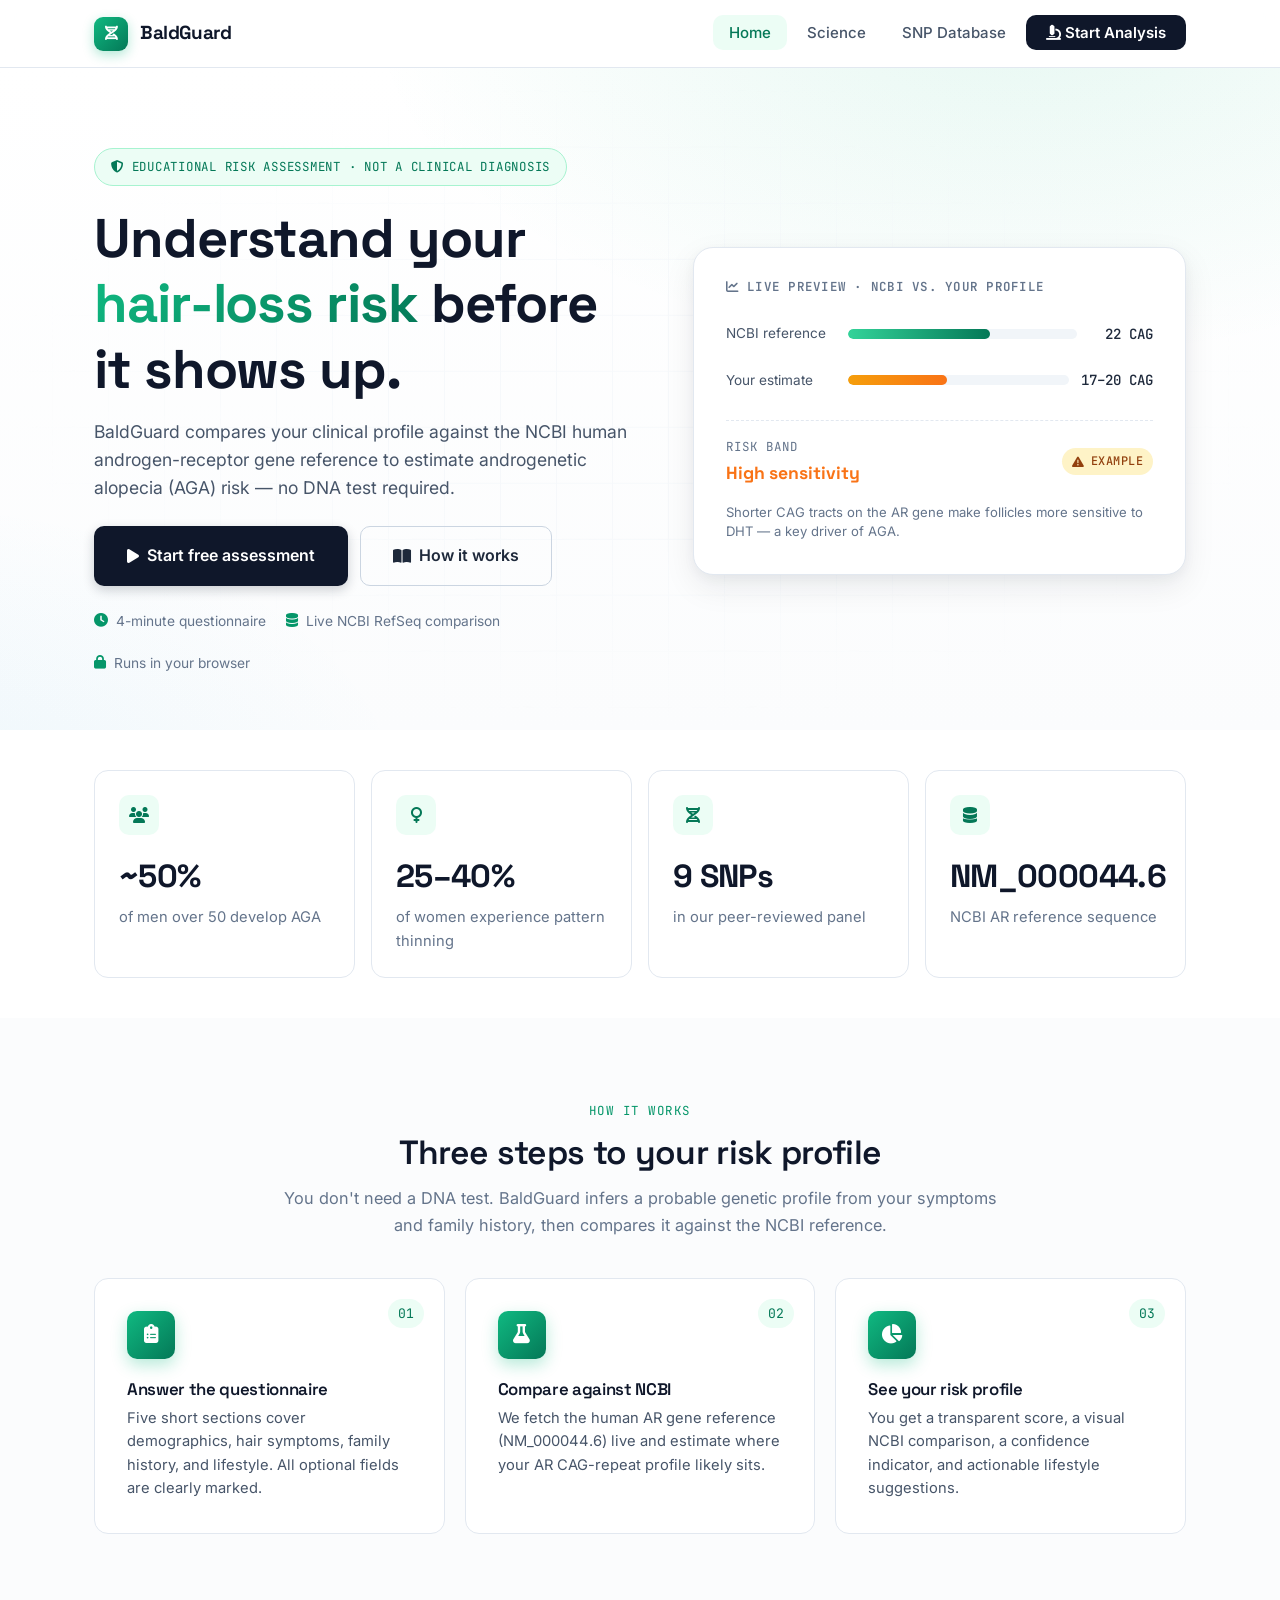
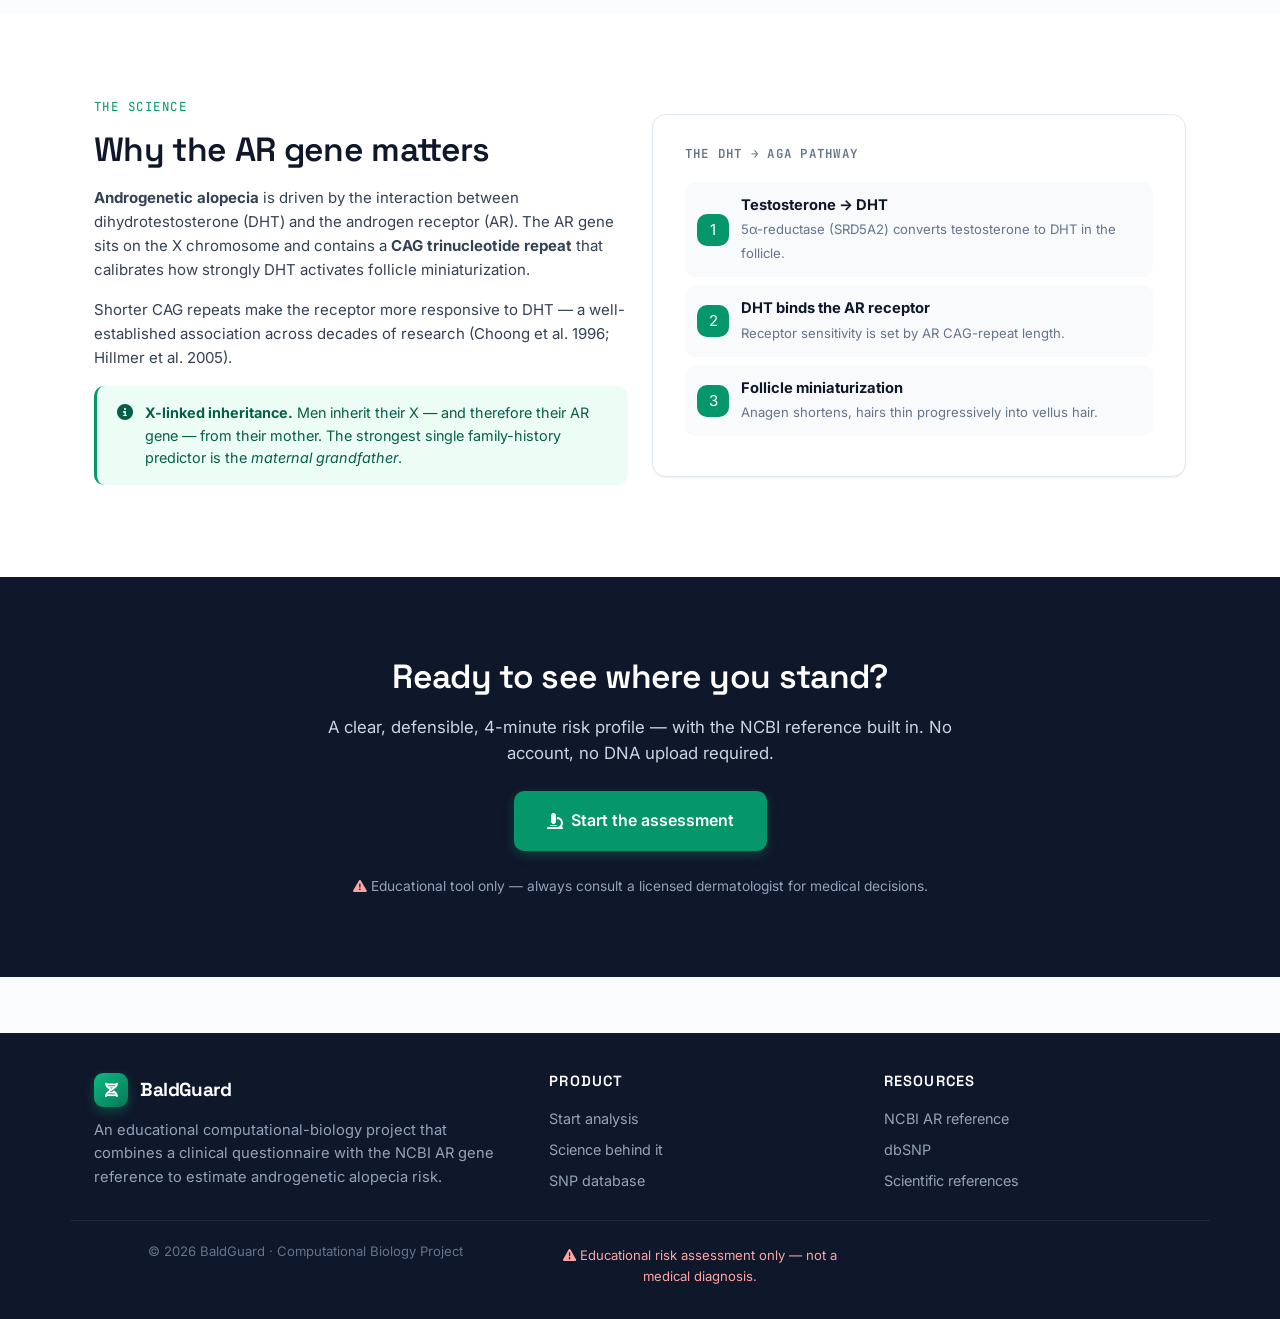
==== commit f5ae4f55: "Add phenotype inference and NCBI comparison for clinical-only analysis Major changes: - backend/phen" ====
--- a/frontend/index.html
+++ b/frontend/index.html
@@ -1,470 +1,247 @@
 <!DOCTYPE html>
-<html lang="id">
+<html lang="en">
 <head>
   <meta charset="UTF-8" />
   <meta name="viewport" content="width=device-width, initial-scale=1.0" />
-  <title>BaldGuard — Sistem Peringatan Kebotakan Dini</title>
+  <title>BaldGuard — Early-Warning Hair-Loss Risk Assessment</title>
+  <meta name="description" content="BaldGuard pairs a clinical questionnaire with the NCBI AR gene reference to give a transparent, education-friendly androgenetic alopecia risk profile." />
   <link rel="stylesheet" href="css/style.css" />
   <link rel="stylesheet" href="https://cdnjs.cloudflare.com/ajax/libs/font-awesome/6.5.0/css/all.min.css" />
-  <style>
-    /* ===== RESET & BASE ===== */
-    *, *::before, *::after { box-sizing: border-box; margin: 0; padding: 0; }
-    :root {
-      --green:   #2ecc71;
-      --green-d: #27ae60;
-      --blue:    #3498db;
-      --warn:    #f39c12;
-      --danger:  #e74c3c;
-      --dark:    #2c3e50;
-      --dark2:   #34495e;
-      --light:   #ecf0f1;
-      --light2:  #f8f9fa;
-      --white:   #ffffff;
-      --radius:  10px;
-      --shadow:  0 4px 20px rgba(0,0,0,.12);
-    }
-    html { scroll-behavior: smooth; }
-    body { font-family: 'Segoe UI', Tahoma, Geneva, Verdana, sans-serif; color: var(--dark); background: var(--light2); line-height: 1.6; }
-
-    /* ===== NAVBAR ===== */
-    .navbar {
-      position: sticky; top: 0; z-index: 100;
-      background: var(--dark);
-      padding: 0 2rem;
-      display: flex; align-items: center; justify-content: space-between;
-      height: 64px;
-      box-shadow: 0 2px 12px rgba(0,0,0,.3);
-    }
-    .navbar-brand {
-      display: flex; align-items: center; gap: .6rem;
-      text-decoration: none; color: var(--white);
-      font-size: 1.35rem; font-weight: 700; letter-spacing: .5px;
-    }
-    .navbar-brand .brand-icon {
-      background: linear-gradient(135deg, var(--green), var(--green-d));
-      width: 36px; height: 36px; border-radius: 8px;
-      display: flex; align-items: center; justify-content: center;
-      font-size: .9rem;
-    }
-    .navbar-nav { display: flex; gap: .25rem; list-style: none; }
-    .navbar-nav a {
-      color: rgba(255,255,255,.8); text-decoration: none;
-      padding: .5rem .9rem; border-radius: 6px;
-      font-size: .92rem; transition: all .2s;
-    }
-    .navbar-nav a:hover, .navbar-nav a.active {
-      background: rgba(255,255,255,.1); color: var(--white);
-    }
-    .navbar-nav a.active { color: var(--green); }
-    .nav-cta {
-      background: var(--green) !important; color: var(--white) !important;
-      font-weight: 600;
-    }
-    .nav-cta:hover { background: var(--green-d) !important; }
-
-    /* ===== HERO ===== */
-    .hero {
-      background: linear-gradient(135deg, var(--dark) 0%, var(--dark2) 40%, var(--green-d) 100%);
-      color: var(--white);
-      padding: 6rem 2rem 5rem;
-      text-align: center;
-      position: relative; overflow: hidden;
-    }
-    .hero::before {
-      content: '';
-      position: absolute; inset: 0;
-      background: url("data:image/svg+xml,%3Csvg width='60' height='60' viewBox='0 0 60 60' xmlns='http://www.w3.org/2000/svg'%3E%3Cg fill='none' fill-rule='evenodd'%3E%3Cg fill='%23ffffff' fill-opacity='0.03'%3E%3Ccircle cx='30' cy='30' r='2'/%3E%3C/g%3E%3C/g%3E%3C/svg%3E");
-      pointer-events: none;
-    }
-    .hero-content { position: relative; max-width: 800px; margin: 0 auto; }
-    .hero-badge {
-      display: inline-flex; align-items: center; gap: .4rem;
-      background: rgba(255,255,255,.15); border: 1px solid rgba(255,255,255,.3);
-      color: var(--white); padding: .35rem 1rem; border-radius: 50px;
-      font-size: .82rem; margin-bottom: 1.5rem; backdrop-filter: blur(4px);
-    }
-    .hero h1 {
-      font-size: clamp(3rem, 8vw, 5.5rem);
-      font-weight: 800; letter-spacing: -1px;
-      background: linear-gradient(90deg, #fff, var(--green));
-      -webkit-background-clip: text; -webkit-text-fill-color: transparent;
-      background-clip: text;
-      margin-bottom: .4rem;
-    }
-    .hero h2 {
-      font-size: clamp(1.1rem, 3vw, 1.6rem);
-      font-weight: 400; opacity: .92; margin-bottom: 1rem;
-    }
-    .hero p {
-      font-size: 1rem; opacity: .78; margin-bottom: 2.2rem;
-      max-width: 540px; margin-left: auto; margin-right: auto;
-    }
-    .hero-buttons { display: flex; gap: 1rem; justify-content: center; flex-wrap: wrap; margin-bottom: 2rem; }
-    .btn {
-      display: inline-flex; align-items: center; gap: .5rem;
-      padding: .75rem 1.8rem; border-radius: 8px; font-size: 1rem;
-      font-weight: 600; text-decoration: none; border: 2px solid transparent;
-      cursor: pointer; transition: all .2s;
-    }
-    .btn-primary { background: var(--green); color: var(--white); border-color: var(--green); }
-    .btn-primary:hover { background: var(--green-d); border-color: var(--green-d); transform: translateY(-1px); box-shadow: 0 6px 20px rgba(46,204,113,.4); }
-    .btn-outline { background: transparent; color: var(--white); border-color: rgba(255,255,255,.6); }
-    .btn-outline:hover { background: rgba(255,255,255,.1); border-color: var(--white); }
-    .disclaimer-badge {
-      display: inline-flex; align-items: center; gap: .4rem;
-      background: rgba(231,76,60,.2); border: 1px solid rgba(231,76,60,.5);
-      color: #ffcdd2; padding: .4rem 1.1rem; border-radius: 6px;
-      font-size: .82rem;
-    }
-
-    /* ===== STATS ===== */
-    .stats-section { background: var(--white); padding: 3rem 2rem; }
-    .stats-grid { display: grid; grid-template-columns: repeat(auto-fit, minmax(220px, 1fr)); gap: 1.5rem; max-width: 900px; margin: 0 auto; }
-    .stat-card {
-      text-align: center; padding: 2rem 1.5rem;
-      border-radius: var(--radius); border: 1px solid var(--light);
-      background: var(--light2); transition: transform .2s;
-    }
-    .stat-card:hover { transform: translateY(-3px); box-shadow: var(--shadow); }
-    .stat-icon { font-size: 2.2rem; color: var(--green); margin-bottom: .8rem; }
-    .stat-number { font-size: 2rem; font-weight: 800; color: var(--dark); line-height: 1; }
-    .stat-label { font-size: .88rem; color: var(--dark2); margin-top: .3rem; }
-
-    /* ===== SECTION COMMONS ===== */
-    .section { padding: 4.5rem 2rem; }
-    .section-alt { background: var(--white); }
-    .section-title { text-align: center; margin-bottom: 3rem; }
-    .section-title h2 { font-size: 1.9rem; font-weight: 700; color: var(--dark); }
-    .section-title p { font-size: 1rem; color: #666; margin-top: .5rem; }
-    .section-title .title-line {
-      width: 50px; height: 4px; background: var(--green);
-      border-radius: 2px; margin: .8rem auto 0;
-    }
-    .container { max-width: 1100px; margin: 0 auto; }
-
-    /* ===== HOW IT WORKS ===== */
-    .steps-grid { display: grid; grid-template-columns: repeat(auto-fit, minmax(260px, 1fr)); gap: 2rem; }
-    .step-card {
-      background: var(--white); border-radius: var(--radius);
-      padding: 2rem 1.5rem; text-align: center;
-      border: 1px solid var(--light); box-shadow: var(--shadow);
-      position: relative; transition: transform .2s;
-    }
-    .step-card:hover { transform: translateY(-4px); }
-    .step-number {
-      position: absolute; top: -16px; left: 50%; transform: translateX(-50%);
-      background: var(--green); color: var(--white);
-      width: 32px; height: 32px; border-radius: 50%;
-      display: flex; align-items: center; justify-content: center;
-      font-weight: 700; font-size: .85rem; box-shadow: 0 2px 8px rgba(46,204,113,.5);
-    }
-    .step-icon { font-size: 2.5rem; color: var(--green-d); margin: .5rem 0 1rem; }
-    .step-card h3 { font-size: 1.1rem; font-weight: 700; margin-bottom: .5rem; }
-    .step-card p { font-size: .9rem; color: #666; }
-
-    /* ===== WHY IT MATTERS ===== */
-    .why-grid { display: grid; grid-template-columns: 1fr 1fr; gap: 3rem; align-items: center; }
-    @media (max-width: 720px) { .why-grid { grid-template-columns: 1fr; } }
-    .why-text h2 { font-size: 1.7rem; font-weight: 700; margin-bottom: 1rem; }
-    .why-text p { color: #555; margin-bottom: 1rem; }
-    .gene-info-box {
-      background: linear-gradient(135deg, #e8f8f5, #d5f5e3);
-      border-left: 4px solid var(--green);
-      padding: 1.2rem 1.5rem; border-radius: 0 8px 8px 0; margin-top: 1.5rem;
-    }
-    .gene-info-box h4 { font-size: .95rem; font-weight: 700; color: var(--green-d); margin-bottom: .4rem; }
-    .gene-info-box p { font-size: .88rem; color: #2d6a4f; margin: 0; }
-    .why-visual {
-      background: var(--dark); border-radius: var(--radius);
-      padding: 2rem; color: var(--white);
-    }
-    .pathway-step {
-      display: flex; align-items: center; gap: 1rem;
-      padding: .8rem; margin-bottom: .5rem;
-      background: rgba(255,255,255,.05); border-radius: 8px;
-    }
-    .pathway-icon { font-size: 1.4rem; min-width: 40px; text-align: center; }
-    .pathway-arrow { text-align: center; color: var(--green); font-size: 1.2rem; margin: .2rem 0; }
-    .pathway-step h4 { font-size: .9rem; font-weight: 700; margin-bottom: .1rem; }
-    .pathway-step p { font-size: .78rem; opacity: .7; margin: 0; }
-
-    /* ===== SAMPLE PROFILES ===== */
-    .profiles-grid { display: grid; grid-template-columns: repeat(auto-fit, minmax(230px, 1fr)); gap: 1.5rem; }
-    .profile-card {
-      background: var(--white); border-radius: var(--radius);
-      padding: 1.5rem; border-top: 4px solid;
-      box-shadow: var(--shadow); transition: transform .2s;
-    }
-    .profile-card:hover { transform: translateY(-3px); }
-    .profile-card.risk-low    { border-color: var(--green); }
-    .profile-card.risk-medium { border-color: var(--warn); }
-    .profile-card.risk-high   { border-color: var(--danger); }
-    .profile-card.risk-vhigh  { border-color: #8e1919; }
-    .profile-header { display: flex; justify-content: space-between; align-items: flex-start; margin-bottom: 1rem; }
-    .profile-avatar {
-      width: 46px; height: 46px; border-radius: 50%;
-      display: flex; align-items: center; justify-content: center;
-      font-size: 1.4rem;
-    }
-    .risk-badge {
-      font-size: .75rem; font-weight: 700; padding: .25rem .7rem;
-      border-radius: 50px; letter-spacing: .5px;
-    }
-    .badge-low    { background: #d5f5e3; color: #1a7a47; }
-    .badge-medium { background: #fef9e7; color: #9a7d0a; }
-    .badge-high   { background: #fdf2f2; color: #922b21; }
-    .badge-vhigh  { background: #f9ebea; color: #641e16; }
-    .profile-name { font-weight: 700; margin-bottom: .25rem; }
-    .profile-detail { font-size: .82rem; color: #666; margin-bottom: .2rem; }
-    .profile-score { font-size: 1.8rem; font-weight: 800; margin-top: .8rem; }
-
-    /* ===== FOOTER ===== */
-    footer {
-      background: var(--dark); color: rgba(255,255,255,.7);
-      text-align: center; padding: 2rem;
-      font-size: .88rem;
-    }
-    footer strong { color: var(--green); }
-    footer .disclaimer { margin-top: .5rem; color: rgba(231,76,60,.8); font-size: .8rem; }
-
-    /* ===== RESPONSIVE ===== */
-    @media (max-width: 600px) {
-      .navbar-nav { display: none; }
-      .hero { padding: 4rem 1rem 3.5rem; }
-    }
-  </style>
 </head>
 <body>
 
-<!-- NAVBAR -->
+<!-- ===== NAVBAR ===== -->
 <nav class="navbar">
-  <a href="index.html" class="navbar-brand">
-    <div class="brand-icon">
-      <i class="fa-solid fa-dna" style="color:#fff; font-size:.85rem;"></i>
-    </div>
-    BaldGuard
-  </a>
-  <ul class="navbar-nav">
-    <li><a href="index.html" class="active">Beranda</a></li>
-    <li><a href="analyze.html" class="nav-cta"><i class="fa-solid fa-microscope"></i> Analisis</a></li>
-    <li><a href="about.html">Tentang</a></li>
-    <li><a href="database.html">Database SNP</a></li>
-  </ul>
+  <div class="container">
+    <a href="index.html" class="brand">
+      <div class="brand-mark"><i class="fa-solid fa-dna"></i></div>
+      BaldGuard
+    </a>
+    <ul class="nav-links" id="navLinks">
+      <li><a href="index.html" class="active">Home</a></li>
+      <li><a href="about.html">Science</a></li>
+      <li><a href="database.html">SNP Database</a></li>
+      <li><a href="analyze.html" class="nav-cta"><i class="fa-solid fa-microscope"></i> Start Analysis</a></li>
+    </ul>
+    <button class="hamburger" id="hamburger" aria-label="Menu"><i class="fa-solid fa-bars"></i></button>
+  </div>
 </nav>
 
-<!-- HERO -->
+<!-- ===== HERO ===== -->
 <section class="hero">
-  <div class="hero-content">
-    <div class="hero-badge">
-      <i class="fa-solid fa-shield-halved"></i>
-      Computational Biology Project — BINUS University
-    </div>
-    <h1>BaldGuard</h1>
-    <h2>Sistem Peringatan Kebotakan Dini</h2>
-    <p>Berbasis Computational Biology — Analisis Genetik &amp; Klinis Terintegrasi untuk Penilaian Risiko Androgenetic Alopecia</p>
-    <div class="hero-buttons">
-      <a href="analyze.html" class="btn btn-primary">
-        <i class="fa-solid fa-play"></i> Mulai Analisis
+  <div class="container hero-grid">
+    <div>
+      <span class="hero-eyebrow">
+        <i class="fa-solid fa-shield-halved"></i>
+        Educational risk assessment · Not a clinical diagnosis
+      </span>
+      <h1>Understand your <span class="accent">hair-loss risk</span> before it shows up.</h1>
+      <p class="hero-lead">
+        BaldGuard compares your clinical profile against the NCBI human androgen-receptor
+        gene reference to estimate androgenetic alopecia (AGA) risk —
+        no DNA test required.
+      </p>
+      <div class="hero-cta">
+        <a href="analyze.html" class="btn btn--primary btn--lg">
+          <i class="fa-solid fa-play"></i> Start free assessment
+        </a>
+        <a href="about.html" class="btn btn--ghost btn--lg">
+          <i class="fa-solid fa-book-open"></i> How it works
+        </a>
+      </div>
+      <div class="hero-meta">
+        <div class="meta-item"><i class="fa-solid fa-clock"></i> 4-minute questionnaire</div>
+        <div class="meta-item"><i class="fa-solid fa-database"></i> Live NCBI RefSeq comparison</div>
+        <div class="meta-item"><i class="fa-solid fa-lock"></i> Runs in your browser</div>
+      </div>
+    </div>
+
+    <!-- Right: live preview card -->
+    <div class="hero-card">
+      <h4><i class="fa-solid fa-chart-line"></i> Live preview · NCBI vs. your profile</h4>
+      <div class="compare-row">
+        <span class="label">NCBI reference</span>
+        <div class="compare-bar"><div class="fill" style="width:62%"></div></div>
+        <span class="val">22 CAG</span>
+      </div>
+      <div class="compare-row">
+        <span class="label">Your estimate</span>
+        <div class="compare-bar"><div class="fill fill--mod" style="width:45%"></div></div>
+        <span class="val">17–20 CAG</span>
+      </div>
+      <div class="compare-divider"></div>
+      <div style="display:flex;justify-content:space-between;align-items:center;">
+        <div>
+          <div style="font-size:0.78rem;color:var(--ink-500);font-family:var(--font-mono);text-transform:uppercase;letter-spacing:0.08em;">Risk band</div>
+          <div style="font-family:var(--font-head);font-weight:700;color:var(--risk-high);font-size:1.1rem;margin-top:2px;">High sensitivity</div>
+        </div>
+        <span class="badge badge--warn"><i class="fa-solid fa-triangle-exclamation"></i> Example</span>
+      </div>
+      <p style="font-size:0.82rem;color:var(--ink-500);margin-top:var(--s-4);line-height:1.5;">
+        Shorter CAG tracts on the AR gene make follicles more sensitive to DHT — a key driver of AGA.
+      </p>
+    </div>
+  </div>
+</section>
+
+<!-- ===== STATS ===== -->
+<section class="section section--alt section--tight">
+  <div class="container">
+    <div class="grid-4">
+      <div class="stat-card">
+        <div class="icon"><i class="fa-solid fa-users"></i></div>
+        <div class="num">~50%</div>
+        <div class="lbl">of men over 50 develop AGA</div>
+      </div>
+      <div class="stat-card">
+        <div class="icon"><i class="fa-solid fa-venus"></i></div>
+        <div class="num">25–40%</div>
+        <div class="lbl">of women experience pattern thinning</div>
+      </div>
+      <div class="stat-card">
+        <div class="icon"><i class="fa-solid fa-dna"></i></div>
+        <div class="num">9 SNPs</div>
+        <div class="lbl">in our peer-reviewed panel</div>
+      </div>
+      <div class="stat-card">
+        <div class="icon"><i class="fa-solid fa-database"></i></div>
+        <div class="num">NM_000044.6</div>
+        <div class="lbl">NCBI AR reference sequence</div>
+      </div>
+    </div>
+  </div>
+</section>
+
+<!-- ===== HOW IT WORKS ===== -->
+<section class="section">
+  <div class="container">
+    <div class="section-head">
+      <span class="eyebrow">How it works</span>
+      <h2>Three steps to your risk profile</h2>
+      <p>You don't need a DNA test. BaldGuard infers a probable genetic profile from your symptoms and family history, then compares it against the NCBI reference.</p>
+    </div>
+    <div class="grid-3">
+      <div class="step-card">
+        <span class="num">01</span>
+        <div class="icon"><i class="fa-solid fa-clipboard-list"></i></div>
+        <h4>Answer the questionnaire</h4>
+        <p>Five short sections cover demographics, hair symptoms, family history, and lifestyle. All optional fields are clearly marked.</p>
+      </div>
+      <div class="step-card">
+        <span class="num">02</span>
+        <div class="icon"><i class="fa-solid fa-flask"></i></div>
+        <h4>Compare against NCBI</h4>
+        <p>We fetch the human AR gene reference (NM_000044.6) live and estimate where your AR CAG-repeat profile likely sits.</p>
+      </div>
+      <div class="step-card">
+        <span class="num">03</span>
+        <div class="icon"><i class="fa-solid fa-chart-pie"></i></div>
+        <h4>See your risk profile</h4>
+        <p>You get a transparent score, a visual NCBI comparison, a confidence indicator, and actionable lifestyle suggestions.</p>
+      </div>
+    </div>
+  </div>
+</section>
+
+<!-- ===== WHY IT MATTERS ===== -->
+<section class="section section--alt">
+  <div class="container">
+    <div class="grid-2" style="align-items:center;">
+      <div>
+        <span class="eyebrow" style="font-family:var(--font-mono);font-size:0.78rem;color:var(--brand-600);text-transform:uppercase;letter-spacing:0.12em;">The science</span>
+        <h2 style="margin:var(--s-3) 0 var(--s-4);">Why the AR gene matters</h2>
+        <p style="margin-bottom:var(--s-4);">
+          <strong>Androgenetic alopecia</strong> is driven by the interaction between dihydrotestosterone (DHT)
+          and the androgen receptor (AR). The AR gene sits on the X chromosome and contains a
+          <strong>CAG trinucleotide repeat</strong> that calibrates how strongly DHT activates follicle miniaturization.
+        </p>
+        <p style="margin-bottom:var(--s-4);">
+          Shorter CAG repeats make the receptor more responsive to DHT — a well-established
+          association across decades of research (Choong et al. 1996; Hillmer et al. 2005).
+        </p>
+        <div class="info info--success">
+          <i class="fa-solid fa-circle-info"></i>
+          <div>
+            <strong>X-linked inheritance.</strong> Men inherit their X — and therefore their AR gene — from their mother. The strongest single family-history predictor is the <em>maternal grandfather</em>.
+          </div>
+        </div>
+      </div>
+      <div class="card" style="padding:var(--s-7);">
+        <h4 style="font-family:var(--font-mono);font-size:0.78rem;text-transform:uppercase;letter-spacing:0.1em;color:var(--ink-500);margin-bottom:var(--s-5);">
+          The DHT &rarr; AGA pathway
+        </h4>
+        <div style="display:flex;align-items:center;gap:var(--s-3);padding:var(--s-3);background:var(--ink-50);border-radius:var(--r-md);margin-bottom:var(--s-2);">
+          <div style="width:32px;height:32px;border-radius:var(--r-md);background:var(--brand-600);color:#fff;display:flex;align-items:center;justify-content:center;flex-shrink:0;">1</div>
+          <div><strong style="display:block;color:var(--ink-900);font-size:0.92rem;">Testosterone &rarr; DHT</strong><span style="font-size:0.82rem;color:var(--ink-500);">5&alpha;-reductase (SRD5A2) converts testosterone to DHT in the follicle.</span></div>
+        </div>
+        <div style="display:flex;align-items:center;gap:var(--s-3);padding:var(--s-3);background:var(--ink-50);border-radius:var(--r-md);margin-bottom:var(--s-2);">
+          <div style="width:32px;height:32px;border-radius:var(--r-md);background:var(--brand-600);color:#fff;display:flex;align-items:center;justify-content:center;flex-shrink:0;">2</div>
+          <div><strong style="display:block;color:var(--ink-900);font-size:0.92rem;">DHT binds the AR receptor</strong><span style="font-size:0.82rem;color:var(--ink-500);">Receptor sensitivity is set by AR CAG-repeat length.</span></div>
+        </div>
+        <div style="display:flex;align-items:center;gap:var(--s-3);padding:var(--s-3);background:var(--ink-50);border-radius:var(--r-md);margin-bottom:var(--s-2);">
+          <div style="width:32px;height:32px;border-radius:var(--r-md);background:var(--brand-600);color:#fff;display:flex;align-items:center;justify-content:center;flex-shrink:0;">3</div>
+          <div><strong style="display:block;color:var(--ink-900);font-size:0.92rem;">Follicle miniaturization</strong><span style="font-size:0.82rem;color:var(--ink-500);">Anagen shortens, hairs thin progressively into vellus hair.</span></div>
+        </div>
+      </div>
+    </div>
+  </div>
+</section>
+
+<!-- ===== FINAL CTA ===== -->
+<section class="section section--ink">
+  <div class="container" style="text-align:center;max-width:720px;">
+    <h2 style="color:#fff;margin-bottom:var(--s-4);">Ready to see where you stand?</h2>
+    <p style="color:var(--ink-300);font-size:1.05rem;margin-bottom:var(--s-6);">
+      A clear, defensible, 4-minute risk profile — with the NCBI reference built in.
+      No account, no DNA upload required.
+    </p>
+    <a href="analyze.html" class="btn btn--brand btn--lg">
+      <i class="fa-solid fa-microscope"></i> Start the assessment
+    </a>
+    <p style="margin-top:var(--s-6);font-size:0.86rem;color:var(--ink-400);">
+      <i class="fa-solid fa-triangle-exclamation" style="color:#fca5a5;"></i>
+      Educational tool only — always consult a licensed dermatologist for medical decisions.
+    </p>
+  </div>
+</section>
+
+<!-- ===== FOOTER ===== -->
+<footer class="footer">
+  <div class="container">
+    <div>
+      <a href="index.html" class="brand">
+        <div class="brand-mark"><i class="fa-solid fa-dna"></i></div>
+        BaldGuard
       </a>
-      <a href="about.html" class="btn btn-outline">
-        <i class="fa-solid fa-book-open"></i> Pelajari Lebih
-      </a>
-    </div>
-    <div class="disclaimer-badge">
-      <i class="fa-solid fa-flask"></i>
-      Untuk Tujuan Edukasi — Bukan Alat Diagnostik Klinis
-    </div>
-  </div>
-</section>
-
-<!-- STATS -->
-<section class="stats-section">
-  <div class="stats-grid">
-    <div class="stat-card">
-      <div class="stat-icon"><i class="fa-solid fa-users"></i></div>
-      <div class="stat-number">~50%</div>
-      <div class="stat-label">Pria di atas 50 tahun terkena AGA</div>
-    </div>
-    <div class="stat-card">
-      <div class="stat-icon"><i class="fa-solid fa-dna"></i></div>
-      <div class="stat-number">9 SNP</div>
-      <div class="stat-label">Teranalisis dari literatur ilmiah</div>
-    </div>
-    <div class="stat-card">
-      <div class="stat-icon"><i class="fa-solid fa-chart-bar"></i></div>
-      <div class="stat-number">5 Faktor</div>
-      <div class="stat-label">Risiko klinis diukur secara komprehensif</div>
-    </div>
-  </div>
-</section>
-
-<!-- HOW IT WORKS -->
-<section class="section">
-  <div class="container">
-    <div class="section-title">
-      <h2>Cara Kerja BaldGuard</h2>
-      <p>Tiga langkah sederhana menuju pemahaman risiko genetik Anda</p>
-      <div class="title-line"></div>
-    </div>
-    <div class="steps-grid">
-      <div class="step-card">
-        <div class="step-number">1</div>
-        <div class="step-icon"><i class="fa-solid fa-clipboard-list"></i></div>
-        <h3>Input Data</h3>
-        <p>Isi kuesioner klinis lengkap atau unggah data DNA Anda dari layanan seperti 23andMe atau AncestryDNA</p>
-      </div>
-      <div class="step-card">
-        <div class="step-number">2</div>
-        <div class="step-icon"><i class="fa-solid fa-flask"></i></div>
-        <h3>Analisis AI</h3>
-        <p>Algoritma hybrid menghitung Polygenic Risk Score dari data genetik dan menggabungkannya dengan skor klinis</p>
-      </div>
-      <div class="step-card">
-        <div class="step-number">3</div>
-        <div class="step-icon"><i class="fa-solid fa-chart-line"></i></div>
-        <h3>Hasil &amp; Saran</h3>
-        <p>Dapatkan laporan risiko komprehensif beserta rekomendasi tindak lanjut dan gaya hidup yang disesuaikan</p>
-      </div>
-    </div>
-  </div>
-</section>
-
-<!-- WHY IT MATTERS -->
-<section class="section section-alt">
-  <div class="container">
-    <div class="why-grid">
-      <div class="why-text">
-        <h2>Mengapa AGA Perlu Dipahami Lebih Awal?</h2>
-        <p>
-          <strong>Androgenetic Alopecia (AGA)</strong> adalah bentuk kerontokan rambut paling umum,
-          disebabkan oleh interaksi antara hormon androgen (terutama DHT) dan faktor genetik.
-          Kondisi ini bersifat progresif — semakin awal dideteksi, semakin efektif intervensi yang bisa dilakukan.
-        </p>
-        <p>
-          Penelitian menunjukkan bahwa <strong>gen AR (Androgen Receptor)</strong> yang terletak pada
-          kromosom X memainkan peran kunci. Karena bersifat X-linked, riwayat kebotakan dari
-          <em>kakek dari pihak ibu</em> memiliki pengaruh lebih besar dibanding dari pihak ayah.
-        </p>
-        <div class="gene-info-box">
-          <h4><i class="fa-solid fa-circle-info" style="margin-right:.4rem;"></i>Gen AR &amp; Pewarisan X-linked</h4>
-          <p>
-            Pria mewarisi kromosom X dari ibu mereka. Gen AR pada kromosom X ini sangat
-            menentukan sensitivitas folikel rambut terhadap DHT. Jumlah pengulangan CAG
-            yang pendek berkorelasi dengan aktivitas androgen yang lebih tinggi.
-          </p>
-        </div>
-      </div>
-      <div class="why-visual">
-        <h3 style="color:var(--green);margin-bottom:1.2rem;font-size:1rem;text-transform:uppercase;letter-spacing:1px;">
-          <i class="fa-solid fa-route"></i> Jalur DHT → AGA
-        </h3>
-        <div class="pathway-step">
-          <div class="pathway-icon">🧬</div>
-          <div>
-            <h4>Gen AR (Xq11-12)</h4>
-            <p>Mengkode protein Androgen Receptor</p>
-          </div>
-        </div>
-        <div class="pathway-arrow"><i class="fa-solid fa-arrow-down"></i></div>
-        <div class="pathway-step">
-          <div class="pathway-icon">⚗️</div>
-          <div>
-            <h4>Enzim 5α-Reductase</h4>
-            <p>Mengubah Testosteron → DHT</p>
-          </div>
-        </div>
-        <div class="pathway-arrow"><i class="fa-solid fa-arrow-down"></i></div>
-        <div class="pathway-step">
-          <div class="pathway-icon">🔗</div>
-          <div>
-            <h4>DHT + Reseptor AR</h4>
-            <p>Ikatan dengan afinitas tinggi</p>
-          </div>
-        </div>
-        <div class="pathway-arrow"><i class="fa-solid fa-arrow-down"></i></div>
-        <div class="pathway-step">
-          <div class="pathway-icon">💀</div>
-          <div>
-            <h4>Miniaturisasi Folikel</h4>
-            <p>Folikel mengecil → rambut vellus</p>
-          </div>
-        </div>
-      </div>
-    </div>
-  </div>
-</section>
-
-<!-- SAMPLE PROFILES -->
-<section class="section">
-  <div class="container">
-    <div class="section-title">
-      <h2>Contoh Profil Risiko</h2>
-      <p>Berikut beberapa contoh profil berdasarkan kombinasi faktor genetik dan klinis</p>
-      <div class="title-line"></div>
-    </div>
-    <div class="profiles-grid">
-      <div class="profile-card risk-low">
-        <div class="profile-header">
-          <div class="profile-avatar" style="background:#d5f5e3;">👩</div>
-          <span class="risk-badge badge-low">RENDAH</span>
-        </div>
-        <div class="profile-name">Siti, 28 tahun</div>
-        <div class="profile-detail"><i class="fa-solid fa-venus" style="color:#e91e8c;"></i> Wanita, Asia</div>
-        <div class="profile-detail"><i class="fa-solid fa-circle-check" style="color:var(--green);"></i> Tidak ada riwayat keluarga</div>
-        <div class="profile-detail"><i class="fa-solid fa-circle-check" style="color:var(--green);"></i> CAG repeat panjang (22)</div>
-        <div class="profile-score" style="color:var(--green);">18 / 100</div>
-      </div>
-      <div class="profile-card risk-medium">
-        <div class="profile-header">
-          <div class="profile-avatar" style="background:#fef9e7;">👨</div>
-          <span class="risk-badge badge-medium">SEDANG</span>
-        </div>
-        <div class="profile-name">Budi, 35 tahun</div>
-        <div class="profile-detail"><i class="fa-solid fa-mars" style="color:#2196f3;"></i> Pria, Asia</div>
-        <div class="profile-detail"><i class="fa-solid fa-triangle-exclamation" style="color:var(--warn);"></i> Ayah mulai botak usia 40</div>
-        <div class="profile-detail"><i class="fa-solid fa-triangle-exclamation" style="color:var(--warn);"></i> Norwood III, stres tinggi</div>
-        <div class="profile-score" style="color:var(--warn);">52 / 100</div>
-      </div>
-      <div class="profile-card risk-high">
-        <div class="profile-header">
-          <div class="profile-avatar" style="background:#fdf2f2;">👴</div>
-          <span class="risk-badge badge-high">TINGGI</span>
-        </div>
-        <div class="profile-name">Ahmad, 45 tahun</div>
-        <div class="profile-detail"><i class="fa-solid fa-mars" style="color:#2196f3;"></i> Pria, Asia</div>
-        <div class="profile-detail"><i class="fa-solid fa-circle-xmark" style="color:var(--danger);"></i> Kakek ibu + ayah botak</div>
-        <div class="profile-detail"><i class="fa-solid fa-circle-xmark" style="color:var(--danger);"></i> Norwood V, CAG pendek (14)</div>
-        <div class="profile-score" style="color:var(--danger);">74 / 100</div>
-      </div>
-      <div class="profile-card risk-vhigh">
-        <div class="profile-header">
-          <div class="profile-avatar" style="background:#f9ebea;">🧔</div>
-          <span class="risk-badge badge-vhigh">SANGAT TINGGI</span>
-        </div>
-        <div class="profile-name">Doni, 50 tahun</div>
-        <div class="profile-detail"><i class="fa-solid fa-mars" style="color:#2196f3;"></i> Pria, Kaukasian</div>
-        <div class="profile-detail"><i class="fa-solid fa-circle-xmark" style="color:#8e1919;"></i> Keluarga 3 generasi botak</div>
-        <div class="profile-detail"><i class="fa-solid fa-circle-xmark" style="color:#8e1919;"></i> Norwood VII, 8 SNP risiko</div>
-        <div class="profile-score" style="color:#8e1919;">91 / 100</div>
-      </div>
-    </div>
-    <div style="text-align:center;margin-top:2.5rem;">
-      <a href="analyze.html" class="btn btn-primary" style="font-size:1.05rem;padding:.85rem 2.2rem;">
-        <i class="fa-solid fa-microscope"></i> Mulai Analisis Saya Sekarang
-      </a>
-    </div>
-  </div>
-</section>
-
-<!-- FOOTER -->
-<footer>
-  <strong>BaldGuard</strong> &copy; 2024 |
-  Project UAS Computational Biology | BINUS University
-  <div class="disclaimer">
-    <i class="fa-solid fa-triangle-exclamation"></i>
-    BUKAN alat diagnostik klinis — Hanya untuk tujuan edukasi dan penelitian
+      <p>An educational computational-biology project that combines a clinical questionnaire with the NCBI AR gene reference to estimate androgenetic alopecia risk.</p>
+    </div>
+    <div>
+      <h5>Product</h5>
+      <ul>
+        <li><a href="analyze.html">Start analysis</a></li>
+        <li><a href="about.html">Science behind it</a></li>
+        <li><a href="database.html">SNP database</a></li>
+      </ul>
+    </div>
+    <div>
+      <h5>Resources</h5>
+      <ul>
+        <li><a href="https://www.ncbi.nlm.nih.gov/nuccore/NM_000044.6" target="_blank" rel="noopener">NCBI AR reference</a></li>
+        <li><a href="https://www.ncbi.nlm.nih.gov/snp/" target="_blank" rel="noopener">dbSNP</a></li>
+        <li><a href="about.html#references">Scientific references</a></li>
+      </ul>
+    </div>
+  </div>
+  <div class="container footer-bottom">
+    <div>&copy; 2026 BaldGuard · Computational Biology Project</div>
+    <div class="disclaimer"><i class="fa-solid fa-triangle-exclamation"></i> Educational risk assessment only — not a medical diagnosis.</div>
   </div>
 </footer>
 
+<script>
+  document.getElementById('hamburger')?.addEventListener('click', () => {
+    document.getElementById('navLinks').classList.toggle('open');
+  });
+</script>
 </body>
 </html>
--- a/frontend/css/style.css
+++ b/frontend/css/style.css
@@ -1,2204 +1,506 @@
-/* ============================================================
-   BaldGuard — Main Stylesheet
-   Author  : BaldGuard Team
-   Version : 1.0.0
-   ============================================================ */
-
-/* ── CSS Variables / Design Tokens ─────────────────────────── */
+/* ==========================================================================
+   BaldGuard — Design System v2
+   Fonts: Inter (UI), Space Grotesk (headings), JetBrains Mono (code)
+   Aesthetic: clean, scientific, premium. Soft greens + slate, generous spacing.
+   ========================================================================== */
+
+@import url('https://fonts.googleapis.com/css2?family=Inter:wght@400;500;600;700&family=Space+Grotesk:wght@500;600;700&family=JetBrains+Mono:wght@400;500&display=swap');
+
+/* ===== RESET & BASE ===================================================== */
+*, *::before, *::after { box-sizing: border-box; margin: 0; padding: 0; }
+
 :root {
-  --primary:           #27ae60;
-  --primary-light:     #2ecc71;
-  --primary-dark:      #1e8449;
-  --secondary:         #3498db;
-  --secondary-dark:    #2980b9;
-  --warning:           #f39c12;
-  --warning-light:     #f1c40f;
-  --danger:            #e74c3c;
-  --danger-dark:       #c0392b;
-  --dark:              #2c3e50;
-  --dark-mid:          #34495e;
-  --gray:              #95a5a6;
-  --gray-light:        #bdc3c7;
-  --light:             #ecf0f1;
-  --light-alt:         #f8f9fa;
-  --white:             #ffffff;
-  --card-shadow:       0 4px 15px rgba(0, 0, 0, 0.08);
-  --card-shadow-hover: 0 8px 30px rgba(0, 0, 0, 0.15);
-  --transition:        0.3s ease;
-  --radius:            12px;
-  --radius-sm:         8px;
-  --radius-xs:         4px;
-  --font-base:         'Inter', 'Segoe UI', system-ui, -apple-system, sans-serif;
-  --font-mono:         'Fira Code', 'Courier New', monospace;
-  --nav-height:        68px;
-  --section-py:        80px;
-}
-
-/* ── Reset & Base ─────────────────────────────────────────── */
-*,
-*::before,
-*::after {
-  box-sizing: border-box;
-  margin: 0;
-  padding: 0;
-}
-
-html {
-  scroll-behavior: smooth;
-  font-size: 16px;
-  -webkit-text-size-adjust: 100%;
-}
-
+  --brand-50:  #ecfdf5;
+  --brand-100: #d1fae5;
+  --brand-200: #a7f3d0;
+  --brand-300: #6ee7b7;
+  --brand-400: #34d399;
+  --brand-500: #10b981;
+  --brand-600: #059669;
+  --brand-700: #047857;
+  --brand-800: #065f46;
+
+  --ink-900: #0f172a;
+  --ink-800: #1e293b;
+  --ink-700: #334155;
+  --ink-600: #475569;
+  --ink-500: #64748b;
+  --ink-400: #94a3b8;
+  --ink-300: #cbd5e1;
+  --ink-200: #e2e8f0;
+  --ink-100: #f1f5f9;
+  --ink-50:  #f8fafc;
+  --bg:      #fbfcfd;
+  --white:   #ffffff;
+
+  --info:    #0ea5e9;
+  --warning: #f59e0b;
+  --danger:  #ef4444;
+  --danger-d:#b91c1c;
+
+  --risk-minimal: #10b981;
+  --risk-low:     #22c55e;
+  --risk-mod:     #f59e0b;
+  --risk-high:    #f97316;
+  --risk-vhigh:   #dc2626;
+
+  --font-ui:    'Inter', system-ui, -apple-system, 'Segoe UI', Roboto, sans-serif;
+  --font-head:  'Space Grotesk', 'Inter', system-ui, sans-serif;
+  --font-mono:  'JetBrains Mono', 'SF Mono', Menlo, Consolas, monospace;
+
+  --r-sm: 6px;
+  --r-md: 10px;
+  --r-lg: 14px;
+  --r-xl: 20px;
+  --r-full: 999px;
+
+  --sh-sm: 0 1px 2px rgba(15,23,42,.04), 0 1px 1px rgba(15,23,42,.03);
+  --sh-md: 0 4px 12px rgba(15,23,42,.06), 0 2px 4px rgba(15,23,42,.04);
+  --sh-lg: 0 12px 32px rgba(15,23,42,.08), 0 4px 12px rgba(15,23,42,.04);
+  --sh-xl: 0 24px 56px rgba(15,23,42,.10), 0 8px 16px rgba(15,23,42,.05);
+
+  --s-1: 4px;  --s-2: 8px;  --s-3: 12px; --s-4: 16px;
+  --s-5: 20px; --s-6: 24px; --s-7: 32px; --s-8: 40px;
+  --s-9: 56px; --s-10: 80px;
+
+  --container: 1140px;
+  --nav-h: 68px;
+}
+
+html { scroll-behavior: smooth; -webkit-font-smoothing: antialiased; }
 body {
-  font-family: var(--font-base);
-  color: var(--dark);
-  background-color: var(--light-alt);
+  font-family: var(--font-ui);
+  color: var(--ink-800);
+  background: var(--bg);
   line-height: 1.6;
-  min-height: 100vh;
-  overflow-x: hidden;
-}
-
-img,
-video,
-svg {
-  max-width: 100%;
-  display: block;
-}
-
-ul,
-ol {
-  list-style: none;
-}
-
-button,
-input,
-select,
-textarea {
-  font-family: inherit;
-  font-size: inherit;
-}
-
-a {
-  color: var(--primary);
-  text-decoration: none;
-  transition: color var(--transition);
-}
-
-a:hover {
-  color: var(--primary-dark);
-}
-
-/* ── Typography ───────────────────────────────────────────── */
-h1, h2, h3, h4, h5, h6 {
-  font-weight: 700;
-  line-height: 1.3;
-  color: var(--dark);
-  margin-bottom: 0.5em;
-}
-
-h1 { font-size: clamp(1.8rem, 4vw, 2.8rem); }
-h2 { font-size: clamp(1.4rem, 3vw, 2rem); }
-h3 { font-size: clamp(1.15rem, 2.5vw, 1.5rem); }
-h4 { font-size: 1.15rem; }
-h5 { font-size: 1rem; }
-h6 { font-size: 0.9rem; }
-
-p {
-  margin-bottom: 1rem;
-  color: var(--dark-mid);
-}
-
-p:last-child { margin-bottom: 0; }
-
-strong { font-weight: 700; }
-em { font-style: italic; }
-
-small {
-  font-size: 0.825rem;
-  color: var(--gray);
-}
-
-code, pre {
-  font-family: var(--font-mono);
-  background: var(--light);
-  border-radius: var(--radius-xs);
-}
-
-code {
-  padding: 0.1em 0.4em;
-  font-size: 0.875em;
-}
-
-pre {
-  padding: 1rem;
-  overflow-x: auto;
-  font-size: 0.85rem;
-  border: 1px solid var(--gray-light);
-}
-
-hr {
-  border: none;
-  border-top: 1px solid var(--light);
-  margin: 1.5rem 0;
-}
-
-/* ── Navbar ───────────────────────────────────────────────── */
+  font-size: 15px;
+  text-rendering: optimizeLegibility;
+}
+
+h1, h2, h3, h4, h5 {
+  font-family: var(--font-head);
+  color: var(--ink-900);
+  line-height: 1.2;
+  letter-spacing: -0.02em;
+  font-weight: 600;
+}
+h1 { font-size: clamp(2.2rem, 4vw + 1rem, 3.4rem); font-weight: 700; }
+h2 { font-size: clamp(1.6rem, 2vw + 1rem, 2.1rem); }
+h3 { font-size: 1.25rem; }
+h4 { font-size: 1.05rem; }
+
+p { color: var(--ink-700); }
+
+a { color: var(--brand-600); text-decoration: none; transition: color .15s; }
+a:hover { color: var(--brand-700); }
+
+code, pre, .mono { font-family: var(--font-mono); font-size: 0.88em; }
+
+::selection { background: var(--brand-200); color: var(--brand-800); }
+
+/* ===== LAYOUT =========================================================== */
+.container { max-width: var(--container); margin: 0 auto; padding: 0 var(--s-6); }
+
+.section { padding: var(--s-10) 0; }
+.section--tight { padding: var(--s-8) 0; }
+.section--alt { background: var(--white); }
+.section--ink { background: var(--ink-900); color: var(--white); }
+.section--ink h1, .section--ink h2, .section--ink h3 { color: var(--white); }
+.section--ink p { color: var(--ink-300); }
+
+.section-head { text-align: center; max-width: 720px; margin: 0 auto var(--s-8); }
+.section-head h2 { margin-bottom: var(--s-3); }
+.section-head p  { color: var(--ink-500); font-size: 1.02rem; }
+.section-head .eyebrow {
+  display: inline-block;
+  font-family: var(--font-mono); font-size: 0.78rem;
+  color: var(--brand-600); text-transform: uppercase; letter-spacing: 0.12em;
+  margin-bottom: var(--s-3);
+}
+
+/* ===== NAVBAR =========================================================== */
 .navbar {
-  position: fixed;
-  top: 0;
-  left: 0;
-  right: 0;
-  z-index: 1000;
-  height: var(--nav-height);
-  background: rgba(255, 255, 255, 0.97);
-  backdrop-filter: blur(8px);
-  border-bottom: 1px solid rgba(0, 0, 0, 0.06);
-  box-shadow: 0 2px 12px rgba(0, 0, 0, 0.06);
-}
-
-.navbar-inner {
-  display: flex;
-  align-items: center;
-  justify-content: space-between;
-  max-width: 1200px;
-  margin: 0 auto;
-  padding: 0 1.5rem;
-  height: 100%;
-}
-
-.navbar-brand {
-  display: flex;
-  align-items: center;
-  gap: 0.6rem;
-  font-size: 1.35rem;
-  font-weight: 800;
-  color: var(--primary);
-  letter-spacing: -0.5px;
-}
-
-.navbar-brand .brand-icon {
-  font-size: 1.5rem;
-}
-
-.navbar-brand span {
-  color: var(--dark);
-}
-
-.navbar-brand span em {
-  color: var(--primary);
-  font-style: normal;
-}
-
-.nav-links {
-  display: flex;
-  align-items: center;
-  gap: 0.25rem;
-}
-
-.nav-links a {
-  padding: 0.45rem 0.9rem;
-  border-radius: var(--radius-sm);
-  font-weight: 500;
-  font-size: 0.925rem;
-  color: var(--dark-mid);
-  transition: all var(--transition);
-}
-
-.nav-links a:hover,
-.nav-links a.active {
-  background: rgba(39, 174, 96, 0.1);
-  color: var(--primary);
-}
-
-.nav-links .btn-nav-cta {
-  background: var(--primary);
-  color: var(--white) !important;
-  padding: 0.45rem 1.1rem;
-  border-radius: 50px;
-  font-weight: 600;
-  margin-left: 0.5rem;
-}
-
-.nav-links .btn-nav-cta:hover {
-  background: var(--primary-dark);
-  transform: translateY(-1px);
-}
-
-/* Hamburger */
-.hamburger {
-  display: none;
-  flex-direction: column;
-  gap: 5px;
-  cursor: pointer;
-  padding: 0.35rem;
-  border-radius: var(--radius-xs);
-  background: none;
-  border: none;
-}
-
-.hamburger span {
-  display: block;
-  width: 24px;
-  height: 2px;
-  background: var(--dark);
-  border-radius: 2px;
-  transition: all var(--transition);
-}
-
-.hamburger.open span:nth-child(1) { transform: translateY(7px) rotate(45deg); }
-.hamburger.open span:nth-child(2) { opacity: 0; }
-.hamburger.open span:nth-child(3) { transform: translateY(-7px) rotate(-45deg); }
-
-/* Mobile nav dropdown */
-.nav-mobile {
-  display: none;
-  flex-direction: column;
-  padding: 0.75rem 1.5rem 1.25rem;
-  background: var(--white);
-  border-top: 1px solid var(--light);
-  box-shadow: 0 8px 20px rgba(0,0,0,0.08);
-}
-
-.nav-mobile.open { display: flex; }
-
-.nav-mobile a {
-  padding: 0.7rem 0.5rem;
-  font-weight: 500;
-  color: var(--dark-mid);
-  border-bottom: 1px solid var(--light);
-  font-size: 0.95rem;
-}
-
-.nav-mobile a:last-child { border-bottom: none; }
-.nav-mobile a:hover { color: var(--primary); }
-
-/* Page offset for fixed navbar */
-.page-content {
-  padding-top: var(--nav-height);
-}
-
-/* ── Hero Section ─────────────────────────────────────────── */
+  position: sticky; top: 0; z-index: 100;
+  background: rgba(255,255,255,0.85);
+  backdrop-filter: saturate(180%) blur(14px);
+  -webkit-backdrop-filter: saturate(180%) blur(14px);
+  border-bottom: 1px solid var(--ink-200);
+  height: var(--nav-h);
+}
+.navbar .container { height: 100%; display: flex; align-items: center; justify-content: space-between; }
+.brand { display: flex; align-items: center; gap: var(--s-3); font-family: var(--font-head); font-weight: 700; font-size: 1.18rem; color: var(--ink-900); letter-spacing: -0.02em; }
+.brand:hover { color: var(--ink-900); }
+.brand-mark {
+  width: 34px; height: 34px; border-radius: 9px;
+  background: linear-gradient(135deg, var(--brand-500), var(--brand-700));
+  color: #fff; display: flex; align-items: center; justify-content: center;
+  font-size: 0.9rem; box-shadow: 0 4px 12px rgba(16,185,129,.32);
+}
+.nav-links { display: flex; gap: var(--s-1); list-style: none; align-items: center; }
+.nav-links a { font-weight: 500; font-size: 0.94rem; color: var(--ink-600); padding: var(--s-2) var(--s-4); border-radius: var(--r-md); transition: all .15s; }
+.nav-links a:hover { color: var(--ink-900); background: var(--ink-100); }
+.nav-links a.active { color: var(--brand-700); background: var(--brand-50); }
+.nav-cta { background: var(--ink-900) !important; color: #fff !important; padding: var(--s-2) var(--s-5) !important; font-weight: 600 !important; }
+.nav-cta:hover { background: var(--brand-700) !important; }
+.hamburger { display: none; background: none; border: none; cursor: pointer; font-size: 1.3rem; color: var(--ink-700); }
+@media (max-width: 760px) {
+  .nav-links { display: none; }
+  .nav-links.open {
+    display: flex; flex-direction: column;
+    position: absolute; top: var(--nav-h); right: 0; left: 0;
+    background: var(--white); border-bottom: 1px solid var(--ink-200);
+    padding: var(--s-4) var(--s-6); gap: var(--s-1); box-shadow: var(--sh-md);
+  }
+  .hamburger { display: block; }
+}
+
+/* ===== HERO ============================================================= */
 .hero {
-  background: linear-gradient(135deg, #1a5c35 0%, var(--primary) 45%, #2980b9 100%);
-  min-height: calc(100vh - var(--nav-height));
-  display: flex;
-  align-items: center;
-  justify-content: center;
-  text-align: center;
-  padding: 4rem 1.5rem;
   position: relative;
+  padding: var(--s-10) 0 var(--s-9);
+  background:
+    radial-gradient(1100px 600px at 80% -10%, rgba(16,185,129,0.10), transparent 60%),
+    radial-gradient(900px 500px at -10% 110%, rgba(14,165,233,0.06), transparent 60%),
+    linear-gradient(180deg, var(--white), var(--bg));
   overflow: hidden;
 }
-
-.hero::before {
-  content: '';
-  position: absolute;
-  inset: 0;
-  background: url("data:image/svg+xml,%3Csvg width='60' height='60' viewBox='0 0 60 60' xmlns='http://www.w3.org/2000/svg'%3E%3Cg fill='none' fill-rule='evenodd'%3E%3Cg fill='%23ffffff' fill-opacity='0.04'%3E%3Ccircle cx='30' cy='30' r='4'/%3E%3C/g%3E%3C/g%3E%3C/svg%3E") repeat;
-}
-
-.hero-content {
-  position: relative;
-  max-width: 780px;
-}
-
-.hero-badge {
-  display: inline-block;
-  background: rgba(255,255,255,0.18);
-  color: var(--white);
-  padding: 0.35rem 1rem;
-  border-radius: 50px;
-  font-size: 0.85rem;
-  font-weight: 600;
-  letter-spacing: 0.5px;
-  margin-bottom: 1.25rem;
-  backdrop-filter: blur(4px);
-  border: 1px solid rgba(255,255,255,0.25);
-}
-
-.hero h1 {
-  color: var(--white);
-  font-size: clamp(2rem, 5vw, 3.4rem);
-  margin-bottom: 1rem;
-  text-shadow: 0 2px 8px rgba(0,0,0,0.2);
-}
-
-.hero h1 span {
-  color: #a8e6cf;
-}
-
-.hero p {
-  color: rgba(255,255,255,0.88);
-  font-size: clamp(1rem, 2.5vw, 1.2rem);
-  margin-bottom: 2rem;
-  line-height: 1.7;
-}
-
-.hero-buttons {
-  display: flex;
-  gap: 1rem;
-  justify-content: center;
-  flex-wrap: wrap;
-}
-
-/* ── Buttons ──────────────────────────────────────────────── */
+.hero::after {
+  content: ''; position: absolute; inset: 0;
+  background-image:
+    linear-gradient(var(--ink-100) 1px, transparent 1px),
+    linear-gradient(90deg, var(--ink-100) 1px, transparent 1px);
+  background-size: 56px 56px; background-position: center;
+  mask-image: radial-gradient(ellipse at center, black 30%, transparent 70%);
+  -webkit-mask-image: radial-gradient(ellipse at center, black 30%, transparent 70%);
+  opacity: 0.5; pointer-events: none;
+}
+.hero > * { position: relative; z-index: 1; }
+.hero-grid { display: grid; grid-template-columns: 1.1fr 1fr; gap: var(--s-9); align-items: center; }
+@media (max-width: 900px) { .hero-grid { grid-template-columns: 1fr; gap: var(--s-7); } }
+.hero-eyebrow {
+  display: inline-flex; align-items: center; gap: var(--s-2);
+  font-family: var(--font-mono); font-size: 0.78rem;
+  color: var(--brand-700); background: var(--brand-50);
+  border: 1px solid var(--brand-200);
+  padding: var(--s-2) var(--s-4); border-radius: var(--r-full);
+  margin-bottom: var(--s-5); letter-spacing: 0.06em; text-transform: uppercase;
+}
+.hero h1 { margin-bottom: var(--s-4); }
+.hero h1 .accent {
+  background: linear-gradient(135deg, var(--brand-500), var(--brand-700));
+  -webkit-background-clip: text; -webkit-text-fill-color: transparent; background-clip: text;
+}
+.hero-lead { font-size: 1.1rem; color: var(--ink-600); max-width: 540px; margin-bottom: var(--s-6); }
+.hero-cta { display: flex; gap: var(--s-3); flex-wrap: wrap; margin-bottom: var(--s-6); }
+.hero-meta { display: flex; gap: var(--s-5); flex-wrap: wrap; font-size: 0.86rem; color: var(--ink-500); }
+.hero-meta .meta-item { display: flex; align-items: center; gap: var(--s-2); }
+.hero-meta i { color: var(--brand-600); }
+
+.hero-card { background: var(--white); border: 1px solid var(--ink-200); border-radius: var(--r-xl); padding: var(--s-7); box-shadow: var(--sh-lg); position: relative; }
+.hero-card h4 { font-family: var(--font-mono); font-size: 0.78rem; text-transform: uppercase; letter-spacing: 0.1em; color: var(--ink-500); margin-bottom: var(--s-4); }
+.compare-row { display: flex; align-items: center; gap: var(--s-3); padding: var(--s-3) 0; }
+.compare-row .label { width: 110px; font-size: 0.85rem; color: var(--ink-600); }
+.compare-bar { flex: 1; height: 10px; background: var(--ink-100); border-radius: var(--r-full); overflow: hidden; position: relative; }
+.compare-bar .fill { height: 100%; border-radius: var(--r-full); background: linear-gradient(90deg, var(--brand-400), var(--brand-700)); transition: width 1s cubic-bezier(.2,.8,.2,1); }
+.compare-bar .fill--mod { background: linear-gradient(90deg, var(--warning), var(--risk-high)); }
+.compare-row .val { font-family: var(--font-mono); font-size: 0.88rem; font-weight: 500; color: var(--ink-800); min-width: 64px; text-align: right; }
+.compare-divider { border-top: 1px dashed var(--ink-200); margin: var(--s-4) 0; }
+
+/* ===== BUTTONS ========================================================== */
 .btn {
-  display: inline-flex;
-  align-items: center;
-  gap: 0.5rem;
-  padding: 0.7rem 1.5rem;
-  border-radius: 50px;
-  font-weight: 600;
-  font-size: 0.95rem;
-  cursor: pointer;
-  border: 2px solid transparent;
-  transition: all var(--transition);
-  text-decoration: none;
-  white-space: nowrap;
-}
-
-.btn:hover {
-  transform: translateY(-2px);
-  box-shadow: 0 6px 18px rgba(0,0,0,0.15);
-}
-
-.btn:active {
-  transform: translateY(0);
-}
-
-.btn-primary {
-  background: var(--primary);
-  color: var(--white);
-  border-color: var(--primary);
-}
-
-.btn-primary:hover {
-  background: var(--primary-dark);
-  border-color: var(--primary-dark);
-  color: var(--white);
-}
-
-.btn-outline-white {
-  background: transparent;
-  color: var(--white);
-  border-color: rgba(255,255,255,0.7);
-}
-
-.btn-outline-white:hover {
-  background: rgba(255,255,255,0.15);
-  color: var(--white);
-  border-color: var(--white);
-}
-
-.btn-secondary {
-  background: var(--secondary);
-  color: var(--white);
-  border-color: var(--secondary);
-}
-
-.btn-secondary:hover {
-  background: var(--secondary-dark);
-  border-color: var(--secondary-dark);
-  color: var(--white);
-}
-
-.btn-danger {
-  background: var(--danger);
-  color: var(--white);
-  border-color: var(--danger);
-}
-
-.btn-danger:hover {
-  background: var(--danger-dark);
-  border-color: var(--danger-dark);
-  color: var(--white);
-}
-
-.btn-outline {
-  background: transparent;
-  color: var(--primary);
-  border-color: var(--primary);
-}
-
-.btn-outline:hover {
-  background: var(--primary);
-  color: var(--white);
-}
-
-.btn-sm {
-  padding: 0.4rem 0.9rem;
-  font-size: 0.825rem;
-}
-
-.btn-lg {
-  padding: 0.9rem 2rem;
-  font-size: 1.05rem;
-}
-
-.btn:disabled {
-  opacity: 0.6;
-  cursor: not-allowed;
-  transform: none;
-}
-
-/* ── Stats Section ────────────────────────────────────────── */
-.stats-section {
-  padding: 4rem 1.5rem;
-  background: var(--white);
-}
-
-.stats-grid {
-  display: grid;
-  grid-template-columns: repeat(3, 1fr);
-  gap: 1.5rem;
-  max-width: 900px;
-  margin: 0 auto;
-}
-
-.stat-card {
-  text-align: center;
-  padding: 2rem 1.25rem;
-  border-radius: var(--radius);
-  background: linear-gradient(135deg, var(--light-alt), var(--white));
-  box-shadow: var(--card-shadow);
-  border: 1px solid rgba(0,0,0,0.04);
-  transition: transform var(--transition), box-shadow var(--transition);
-}
-
-.stat-card:hover {
-  transform: translateY(-4px);
-  box-shadow: var(--card-shadow-hover);
-}
-
-.stat-icon {
-  font-size: 2.4rem;
-  margin-bottom: 0.75rem;
-  display: block;
-}
-
-.stat-number {
-  font-size: 2.2rem;
-  font-weight: 800;
-  color: var(--primary);
-  line-height: 1;
-  margin-bottom: 0.25rem;
-}
-
-.stat-label {
-  font-size: 0.9rem;
-  color: var(--gray);
-  font-weight: 500;
-}
-
-/* ── Section Wrappers ─────────────────────────────────────── */
-.section {
-  padding: var(--section-py) 1.5rem;
-}
-
-.section-alt {
-  background: var(--white);
-}
-
-.container {
-  max-width: 1100px;
-  margin: 0 auto;
-}
-
-.section-header {
-  text-align: center;
-  margin-bottom: 3rem;
-}
-
-.section-header h2 {
-  margin-bottom: 0.5rem;
-}
-
-.section-header p {
-  font-size: 1.05rem;
-  max-width: 600px;
-  margin: 0 auto;
-  color: var(--gray);
-}
-
-.section-tag {
-  display: inline-block;
-  background: rgba(39, 174, 96, 0.1);
-  color: var(--primary);
-  font-size: 0.8rem;
-  font-weight: 700;
-  letter-spacing: 1px;
-  text-transform: uppercase;
-  padding: 0.25rem 0.75rem;
-  border-radius: 50px;
-  margin-bottom: 0.6rem;
-}
-
-/* ── How-It-Works Steps ───────────────────────────────────── */
-.steps-grid {
-  display: grid;
-  grid-template-columns: repeat(auto-fit, minmax(200px, 1fr));
-  gap: 1.5rem;
-}
-
-.step-card {
-  text-align: center;
-  padding: 2rem 1.25rem;
-  background: var(--white);
-  border-radius: var(--radius);
-  box-shadow: var(--card-shadow);
-  position: relative;
-  transition: transform var(--transition);
-}
-
-.step-card:hover { transform: translateY(-4px); }
-
-.step-number {
-  width: 48px;
-  height: 48px;
-  background: var(--primary);
-  color: var(--white);
-  border-radius: 50%;
-  font-size: 1.2rem;
-  font-weight: 800;
-  display: flex;
-  align-items: center;
-  justify-content: center;
-  margin: 0 auto 1rem;
-}
-
-.step-icon {
-  font-size: 2rem;
-  margin-bottom: 0.75rem;
-  color: var(--primary);
-}
-
-.step-card h3 {
-  font-size: 1rem;
-  margin-bottom: 0.4rem;
-}
-
-.step-card p {
-  font-size: 0.875rem;
-  color: var(--gray);
-  margin: 0;
-}
-
-/* Connector arrow between steps (desktop) */
-.step-card:not(:last-child)::after {
-  content: '→';
-  position: absolute;
-  right: -18px;
-  top: 50%;
-  transform: translateY(-50%);
-  font-size: 1.4rem;
-  color: var(--gray-light);
-  z-index: 1;
-}
-
-/* ── Feature Cards ────────────────────────────────────────── */
-.features-grid {
-  display: grid;
-  grid-template-columns: repeat(auto-fit, minmax(260px, 1fr));
-  gap: 1.5rem;
-}
-
-.feature-card {
-  padding: 1.75rem;
-  background: var(--white);
-  border-radius: var(--radius);
-  box-shadow: var(--card-shadow);
-  border-top: 4px solid var(--primary);
-  transition: transform var(--transition), box-shadow var(--transition);
-}
-
-.feature-card:hover {
-  transform: translateY(-4px);
-  box-shadow: var(--card-shadow-hover);
-}
-
-.feature-card.secondary { border-top-color: var(--secondary); }
-.feature-card.warning   { border-top-color: var(--warning); }
-.feature-card.danger    { border-top-color: var(--danger); }
-
-.feature-icon {
-  font-size: 2rem;
-  margin-bottom: 0.9rem;
-  color: var(--primary);
-}
-
-.feature-card.secondary .feature-icon { color: var(--secondary); }
-.feature-card.warning   .feature-icon { color: var(--warning); }
-.feature-card.danger    .feature-icon { color: var(--danger); }
-
-.feature-card h3 {
-  font-size: 1.05rem;
-  margin-bottom: 0.5rem;
-}
-
-.feature-card p {
-  font-size: 0.875rem;
-  color: var(--gray);
-  margin: 0;
-}
-
-/* ── Tab Interface ────────────────────────────────────────── */
-.tab-container {
-  background: var(--white);
-  border-radius: var(--radius);
-  box-shadow: var(--card-shadow);
-  overflow: hidden;
-}
-
-.tab-nav {
-  display: flex;
-  border-bottom: 2px solid var(--light);
-  background: var(--light-alt);
-  overflow-x: auto;
-  scrollbar-width: none;
-}
-
-.tab-nav::-webkit-scrollbar { display: none; }
-
+  display: inline-flex; align-items: center; gap: var(--s-2);
+  padding: var(--s-3) var(--s-6);
+  font-family: var(--font-ui); font-weight: 600; font-size: 0.95rem;
+  border-radius: var(--r-md); border: 1px solid transparent;
+  cursor: pointer; text-decoration: none;
+  transition: all .18s cubic-bezier(.2,.8,.2,1); white-space: nowrap;
+}
+.btn:disabled { opacity: 0.5; cursor: not-allowed; }
+.btn--primary { background: var(--ink-900); color: #fff; box-shadow: 0 4px 12px rgba(15,23,42,.20); }
+.btn--primary:hover { background: var(--brand-700); color: #fff; transform: translateY(-1px); box-shadow: 0 8px 22px rgba(5,150,105,.30); }
+.btn--brand { background: var(--brand-600); color: #fff; box-shadow: 0 4px 12px rgba(16,185,129,.25); }
+.btn--brand:hover { background: var(--brand-700); color: #fff; transform: translateY(-1px); }
+.btn--ghost { background: transparent; color: var(--ink-800); border-color: var(--ink-300); }
+.btn--ghost:hover { background: var(--ink-100); color: var(--ink-900); border-color: var(--ink-400); }
+.btn--outline { background: transparent; color: var(--white); border-color: rgba(255,255,255,0.4); }
+.btn--outline:hover { background: rgba(255,255,255,0.08); border-color: rgba(255,255,255,0.7); color: #fff; }
+.btn--sm { padding: var(--s-2) var(--s-4); font-size: 0.85rem; }
+.btn--lg { padding: var(--s-4) var(--s-7); font-size: 1rem; }
+.btn--block { width: 100%; justify-content: center; }
+
+/* ===== CARDS ============================================================ */
+.card { background: var(--white); border: 1px solid var(--ink-200); border-radius: var(--r-lg); box-shadow: var(--sh-sm); overflow: hidden; transition: transform .2s, box-shadow .2s; }
+.card--hover:hover { transform: translateY(-3px); box-shadow: var(--sh-lg); }
+.card-head { display: flex; align-items: center; gap: var(--s-3); padding: var(--s-5) var(--s-6); border-bottom: 1px solid var(--ink-200); background: linear-gradient(180deg, var(--white), var(--ink-50)); }
+.card-head h3 { font-size: 1.05rem; }
+.card-head .icon { width: 36px; height: 36px; border-radius: var(--r-md); background: var(--brand-50); color: var(--brand-700); display: flex; align-items: center; justify-content: center; font-size: 0.95rem; }
+.card-body { padding: var(--s-6); }
+
+.grid-3 { display: grid; grid-template-columns: repeat(auto-fit, minmax(260px, 1fr)); gap: var(--s-5); }
+.grid-4 { display: grid; grid-template-columns: repeat(auto-fit, minmax(220px, 1fr)); gap: var(--s-4); }
+.grid-2 { display: grid; grid-template-columns: 1fr 1fr; gap: var(--s-6); }
+@media (max-width: 760px) { .grid-2 { grid-template-columns: 1fr; } }
+
+/* ===== STAT CARDS ======================================================= */
+.stat-card { padding: var(--s-6); background: var(--white); border: 1px solid var(--ink-200); border-radius: var(--r-lg); text-align: left; transition: transform .2s, box-shadow .2s; }
+.stat-card:hover { transform: translateY(-2px); box-shadow: var(--sh-md); }
+.stat-card .icon { width: 40px; height: 40px; border-radius: var(--r-md); background: var(--brand-50); color: var(--brand-700); display: flex; align-items: center; justify-content: center; margin-bottom: var(--s-4); font-size: 1rem; }
+.stat-card .num { font-family: var(--font-head); font-size: 2rem; font-weight: 700; color: var(--ink-900); letter-spacing: -0.02em; }
+.stat-card .lbl { font-size: 0.92rem; color: var(--ink-500); margin-top: var(--s-1); }
+
+/* ===== STEP CARDS ======================================================= */
+.step-card { padding: var(--s-7); background: var(--white); border: 1px solid var(--ink-200); border-radius: var(--r-lg); position: relative; transition: transform .2s, box-shadow .2s; }
+.step-card:hover { transform: translateY(-3px); box-shadow: var(--sh-md); }
+.step-card .num { position: absolute; top: var(--s-5); right: var(--s-5); font-family: var(--font-mono); font-size: 0.82rem; color: var(--brand-700); background: var(--brand-50); padding: 4px 10px; border-radius: var(--r-full); }
+.step-card .icon { width: 48px; height: 48px; border-radius: var(--r-md); background: linear-gradient(135deg, var(--brand-500), var(--brand-700)); color: #fff; display: flex; align-items: center; justify-content: center; margin-bottom: var(--s-5); font-size: 1.2rem; box-shadow: 0 6px 16px rgba(16,185,129,.30); }
+.step-card h4 { margin-bottom: var(--s-2); }
+.step-card p { font-size: 0.92rem; color: var(--ink-600); }
+
+/* ===== INFO BOXES ======================================================= */
+.info { display: flex; gap: var(--s-3); align-items: flex-start; padding: var(--s-4) var(--s-5); border-radius: var(--r-md); font-size: 0.9rem; line-height: 1.55; margin: var(--s-3) 0; }
+.info > i { font-size: 1rem; margin-top: 2px; flex-shrink: 0; }
+.info--info    { background: #ecfeff; color: #0e7490; border-left: 3px solid var(--info); }
+.info--success { background: var(--brand-50); color: var(--brand-800); border-left: 3px solid var(--brand-600); }
+.info--warn    { background: #fffbeb; color: #92400e; border-left: 3px solid var(--warning); }
+.info--danger  { background: #fef2f2; color: #991b1b; border-left: 3px solid var(--danger); }
+.info strong { color: inherit; }
+
+/* ===== BADGES =========================================================== */
+.badge { display: inline-flex; align-items: center; gap: 6px; font-family: var(--font-mono); font-size: 0.74rem; font-weight: 500; padding: 4px 10px; border-radius: var(--r-full); letter-spacing: 0.04em; text-transform: uppercase; }
+.badge--brand   { background: var(--brand-50); color: var(--brand-700); }
+.badge--ink     { background: var(--ink-100); color: var(--ink-700); }
+.badge--info    { background: #e0f2fe; color: #0369a1; }
+.badge--warn    { background: #fef3c7; color: #92400e; }
+.badge--danger  { background: #fee2e2; color: #991b1b; }
+.badge--success { background: var(--brand-100); color: var(--brand-800); }
+
+/* ===== TABLES =========================================================== */
+.tbl { width: 100%; border-collapse: collapse; font-size: 0.9rem; }
+.tbl thead th { background: var(--ink-900); color: #fff; padding: var(--s-3) var(--s-4); text-align: left; font-family: var(--font-ui); font-weight: 600; font-size: 0.82rem; letter-spacing: 0.04em; text-transform: uppercase; }
+.tbl tbody td { padding: var(--s-3) var(--s-4); border-bottom: 1px solid var(--ink-200); vertical-align: middle; }
+.tbl tbody tr:hover td { background: var(--brand-50); }
+.tbl-wrap { overflow-x: auto; border-radius: var(--r-md); border: 1px solid var(--ink-200); }
+
+/* ===== FORM CONTROLS ==================================================== */
+.field { margin-bottom: var(--s-5); }
+.field label { display: block; font-weight: 600; font-size: 0.86rem; color: var(--ink-800); margin-bottom: var(--s-2); }
+.field label .hint { font-weight: 400; color: var(--ink-500); font-size: 0.82rem; }
+.field-row { display: grid; grid-template-columns: 1fr 1fr; gap: var(--s-5); }
+@media (max-width: 600px) { .field-row { grid-template-columns: 1fr; } }
+
+.input, .select, .textarea {
+  width: 100%; padding: var(--s-3) var(--s-4);
+  font-family: var(--font-ui); font-size: 0.94rem; color: var(--ink-900);
+  background: var(--white); border: 1px solid var(--ink-300);
+  border-radius: var(--r-md); transition: border-color .15s, box-shadow .15s;
+}
+.input:focus, .select:focus, .textarea:focus { outline: none; border-color: var(--brand-500); box-shadow: 0 0 0 4px rgba(16,185,129,0.12); }
+.input--sm { padding: var(--s-2) var(--s-3); font-size: 0.88rem; }
+.textarea { font-family: var(--font-mono); font-size: 0.82rem; min-height: 140px; resize: vertical; }
+
+.choice-group { display: flex; flex-wrap: wrap; gap: var(--s-2); }
+.choice-group--col { flex-direction: column; gap: var(--s-2); }
+.choice {
+  display: flex; align-items: center; gap: var(--s-2);
+  padding: var(--s-3) var(--s-4);
+  background: var(--white); border: 1px solid var(--ink-300);
+  border-radius: var(--r-md); font-size: 0.9rem; color: var(--ink-700);
+  cursor: pointer; transition: all .15s;
+}
+.choice:hover { border-color: var(--brand-400); background: var(--brand-50); color: var(--ink-900); }
+.choice input { accent-color: var(--brand-600); }
+.choice.selected, .choice:has(input:checked) { border-color: var(--brand-500); background: var(--brand-50); color: var(--ink-900); font-weight: 600; }
+
+.range { width: 100%; accent-color: var(--brand-600); cursor: pointer; }
+.range-value { display: inline-block; font-family: var(--font-mono); font-size: 0.82rem; font-weight: 600; background: var(--ink-900); color: #fff; padding: 2px 10px; border-radius: var(--r-full); margin-left: var(--s-2); }
+.range-marks { display: flex; justify-content: space-between; font-family: var(--font-mono); font-size: 0.72rem; color: var(--ink-400); margin-top: var(--s-1); }
+
+.scale-grid { display: grid; grid-template-columns: repeat(auto-fill, minmax(150px, 1fr)); gap: var(--s-3); }
+.scale-tile {
+  display: block; padding: var(--s-4); cursor: pointer;
+  background: var(--white); border: 1px solid var(--ink-300);
+  border-radius: var(--r-md); text-align: center; transition: all .15s;
+}
+.scale-tile:hover { border-color: var(--brand-400); background: var(--brand-50); }
+.scale-tile input { display: none; }
+.scale-tile.selected, .scale-tile:has(input:checked) { border-color: var(--brand-600); background: var(--brand-50); box-shadow: 0 0 0 4px rgba(16,185,129,0.10); }
+.scale-tile .scale-name { font-family: var(--font-head); font-weight: 600; color: var(--ink-900); font-size: 0.92rem; }
+.scale-tile .scale-desc { font-size: 0.76rem; color: var(--ink-500); margin-top: 4px; }
+
+/* ===== WIZARD =========================================================== */
+.wizard-progress { background: var(--white); border: 1px solid var(--ink-200); border-radius: var(--r-lg); padding: var(--s-5) var(--s-6); margin-bottom: var(--s-6); box-shadow: var(--sh-sm); }
+.wizard-progress .header { display: flex; justify-content: space-between; align-items: center; font-size: 0.88rem; color: var(--ink-600); margin-bottom: var(--s-3); }
+.wizard-progress .header strong { color: var(--ink-900); font-weight: 600; }
+.wizard-progress .track { height: 6px; background: var(--ink-100); border-radius: var(--r-full); overflow: hidden; }
+.wizard-progress .fill { height: 100%; background: linear-gradient(90deg, var(--brand-500), var(--brand-700)); border-radius: var(--r-full); transition: width .5s cubic-bezier(.2,.8,.2,1); }
+.wizard-dots { display: flex; gap: var(--s-2); margin-top: var(--s-3); }
+.wizard-dots .dot { flex: 1; height: 3px; border-radius: var(--r-full); background: var(--ink-200); transition: background .3s; }
+.wizard-dots .dot.done { background: var(--brand-600); }
+.wizard-dots .dot.active { background: var(--brand-500); }
+
+.form-section { display: none; }
+.form-section.active { display: block; animation: fadeUp .35s ease; }
+@keyframes fadeUp { from { opacity: 0; transform: translateY(6px); } to { opacity: 1; transform: none; } }
+
+.form-nav { display: flex; align-items: center; justify-content: space-between; margin-top: var(--s-6); padding: var(--s-5) var(--s-6); background: var(--white); border: 1px solid var(--ink-200); border-radius: var(--r-lg); position: sticky; bottom: var(--s-4); z-index: 10; box-shadow: var(--sh-md); }
+
+/* ===== TABS ============================================================= */
+.tab-bar { background: var(--white); border-bottom: 1px solid var(--ink-200); position: sticky; top: var(--nav-h); z-index: 80; overflow-x: auto; }
+.tab-bar .container { display: flex; gap: 0; }
 .tab-btn {
-  padding: 0.9rem 1.4rem;
-  font-size: 0.9rem;
-  font-weight: 600;
-  color: var(--gray);
-  background: none;
-  border: none;
-  cursor: pointer;
-  white-space: nowrap;
-  border-bottom: 3px solid transparent;
-  margin-bottom: -2px;
-  transition: all var(--transition);
-  display: flex;
-  align-items: center;
-  gap: 0.4rem;
-}
-
-.tab-btn:hover { color: var(--primary); }
-
-.tab-btn.active {
-  color: var(--primary);
-  border-bottom-color: var(--primary);
-  background: var(--white);
-}
-
-.tab-content {
-  padding: 2rem;
-}
-
-.tab-pane { display: none; }
-.tab-pane.active { display: block; }
-
-/* ── Multi-step Form Wizard ───────────────────────────────── */
-.wizard-progress {
-  padding: 1.5rem 2rem;
-  background: var(--light-alt);
-  border-bottom: 1px solid var(--light);
-}
-
-.wizard-progress-header {
-  display: flex;
-  justify-content: space-between;
-  align-items: center;
-  margin-bottom: 0.75rem;
-}
-
-.progress-label {
-  font-size: 0.85rem;
-  font-weight: 600;
-  color: var(--gray);
-}
-
-#progressText {
-  font-size: 0.85rem;
-  color: var(--primary);
-  font-weight: 600;
-}
-
-.progress-track {
-  height: 8px;
-  background: var(--light);
-  border-radius: 50px;
-  overflow: hidden;
-  margin-bottom: 1rem;
-}
-
-.progress-bar {
-  height: 100%;
-  background: linear-gradient(90deg, var(--primary-light), var(--primary));
-  border-radius: 50px;
-  transition: width 0.4s ease;
-  width: 0%;
-}
-
-/* Step indicators dots */
-.step-indicators {
-  display: flex;
-  gap: 0.5rem;
-  align-items: center;
-  justify-content: center;
-  flex-wrap: wrap;
-}
-
-.step-indicator {
-  width: 32px;
-  height: 32px;
-  border-radius: 50%;
-  background: var(--light);
-  color: var(--gray);
-  display: flex;
-  align-items: center;
-  justify-content: center;
-  font-size: 0.75rem;
-  font-weight: 700;
-  border: 2px solid var(--gray-light);
-  transition: all var(--transition);
-  position: relative;
-}
-
-.step-indicator.active {
-  background: var(--primary);
-  color: var(--white);
-  border-color: var(--primary);
-  transform: scale(1.1);
-}
-
-.step-indicator.completed {
-  background: var(--primary-dark);
-  color: var(--white);
-  border-color: var(--primary-dark);
-}
-
-.step-indicator.completed::after {
-  content: '✓';
-  position: absolute;
-}
-
-.step-connector {
-  flex: 1;
-  height: 2px;
-  background: var(--gray-light);
-  min-width: 20px;
-  max-width: 60px;
-}
-
-.step-connector.completed { background: var(--primary); }
-
-/* Form wizard navigation buttons */
-.wizard-nav {
-  display: flex;
-  justify-content: space-between;
-  align-items: center;
-  padding: 1.25rem 2rem;
-  border-top: 1px solid var(--light);
-  background: var(--light-alt);
-}
-
-/* ── Section Cards (within wizard) ───────────────────────── */
-.section-card {
-  background: var(--white);
-  border-radius: var(--radius);
-  padding: 1.75rem;
-  margin-bottom: 1.25rem;
-  box-shadow: 0 2px 8px rgba(0,0,0,0.05);
-  border: 1px solid rgba(0,0,0,0.04);
-}
-
-.section-card-header {
-  display: flex;
-  align-items: center;
-  gap: 0.65rem;
-  margin-bottom: 1.25rem;
-  padding-bottom: 0.75rem;
-  border-bottom: 2px solid var(--light);
-}
-
-.section-card-header .section-num {
-  width: 32px;
-  height: 32px;
-  background: var(--primary);
-  color: var(--white);
-  border-radius: 50%;
-  display: flex;
-  align-items: center;
-  justify-content: center;
-  font-size: 0.85rem;
-  font-weight: 700;
-  flex-shrink: 0;
-}
-
-.section-card-header h3 {
-  font-size: 1.1rem;
-  margin: 0;
-  color: var(--dark);
-}
-
-.section-card-header p {
-  font-size: 0.825rem;
-  color: var(--gray);
-  margin: 0;
-}
-
-/* ── Form Elements ────────────────────────────────────────── */
-.form-group {
-  margin-bottom: 1.25rem;
-}
-
-.form-group:last-child { margin-bottom: 0; }
-
-.form-label {
-  display: block;
-  font-weight: 600;
-  font-size: 0.9rem;
-  margin-bottom: 0.4rem;
-  color: var(--dark);
-}
-
-.form-label .required {
-  color: var(--danger);
-  margin-left: 2px;
-}
-
-.form-hint {
-  font-size: 0.8rem;
-  color: var(--gray);
-  margin-top: 0.3rem;
-  display: block;
-}
-
-.form-control {
-  display: block;
-  width: 100%;
-  padding: 0.65rem 0.9rem;
-  font-size: 0.95rem;
-  color: var(--dark);
-  background: var(--white);
-  border: 2px solid var(--gray-light);
-  border-radius: var(--radius-sm);
-  transition: border-color var(--transition), box-shadow var(--transition);
-  appearance: none;
-}
-
-.form-control:focus {
-  outline: none;
-  border-color: var(--primary);
-  box-shadow: 0 0 0 3px rgba(39,174,96,0.15);
-}
-
-.form-control::placeholder { color: var(--gray-light); }
-
-.form-control.is-invalid {
-  border-color: var(--danger);
-  box-shadow: 0 0 0 3px rgba(231,76,60,0.12);
-}
-
-.form-control.is-valid {
-  border-color: var(--primary);
-}
-
-textarea.form-control {
-  min-height: 100px;
-  resize: vertical;
-}
-
-select.form-control {
-  background-image: url("data:image/svg+xml,%3Csvg xmlns='http://www.w3.org/2000/svg' width='12' height='12' viewBox='0 0 12 12'%3E%3Cpath fill='%2395a5a6' d='M6 8L1 3h10z'/%3E%3C/svg%3E");
-  background-repeat: no-repeat;
-  background-position: right 0.75rem center;
-  padding-right: 2.5rem;
-  cursor: pointer;
-}
-
-/* Inline form layout */
-.form-row {
-  display: grid;
-  grid-template-columns: 1fr 1fr;
-  gap: 1rem;
-}
-
-.form-row-3 {
-  grid-template-columns: 1fr 1fr 1fr;
-}
-
-/* ── Radio & Checkbox Groups ──────────────────────────────── */
-.radio-group,
-.checkbox-group {
-  display: flex;
-  flex-direction: column;
-  gap: 0.5rem;
-}
-
-.radio-group.inline,
-.checkbox-group.inline {
-  flex-direction: row;
-  flex-wrap: wrap;
-  gap: 0.5rem;
-}
-
-.radio-option,
-.checkbox-option {
-  display: flex;
-  align-items: center;
-  gap: 0.5rem;
-  padding: 0.55rem 0.85rem;
-  border: 2px solid var(--gray-light);
-  border-radius: var(--radius-sm);
-  cursor: pointer;
-  font-size: 0.9rem;
-  transition: all var(--transition);
-  background: var(--white);
-}
-
-.radio-option:hover,
-.checkbox-option:hover {
-  border-color: var(--primary);
-  background: rgba(39,174,96,0.04);
-}
-
-.radio-option input,
-.checkbox-option input {
-  accent-color: var(--primary);
-  width: 16px;
-  height: 16px;
-  cursor: pointer;
-}
-
-.radio-option input:checked + span,
-.checkbox-option input:checked + span {
-  color: var(--primary);
-  font-weight: 600;
-}
-
-.radio-option:has(input:checked),
-.checkbox-option:has(input:checked) {
-  border-color: var(--primary);
-  background: rgba(39,174,96,0.06);
-}
-
-/* ── Range Slider Custom Styling ──────────────────────────── */
-.range-wrapper {
-  display: flex;
-  flex-direction: column;
-  gap: 0.4rem;
-}
-
-.range-labels {
-  display: flex;
-  justify-content: space-between;
-  font-size: 0.75rem;
-  color: var(--gray);
-}
-
-.range-display {
-  display: flex;
-  align-items: center;
-  gap: 0.75rem;
-}
-
-.range-value {
-  min-width: 2.5rem;
-  text-align: center;
-  font-weight: 700;
-  color: var(--primary);
-  font-size: 1.1rem;
-  background: rgba(39,174,96,0.08);
-  border-radius: var(--radius-xs);
-  padding: 0.1rem 0.4rem;
-}
-
-input[type="range"] {
-  -webkit-appearance: none;
-  appearance: none;
-  width: 100%;
-  height: 6px;
-  background: var(--light);
-  border-radius: 50px;
-  outline: none;
-  cursor: pointer;
-  transition: opacity var(--transition);
-}
-
-input[type="range"]::-webkit-slider-thumb {
-  -webkit-appearance: none;
-  appearance: none;
-  width: 20px;
-  height: 20px;
-  border-radius: 50%;
-  background: var(--primary);
-  cursor: pointer;
-  border: 3px solid var(--white);
-  box-shadow: 0 2px 6px rgba(39,174,96,0.4);
-  transition: transform var(--transition), box-shadow var(--transition);
-}
-
-input[type="range"]::-webkit-slider-thumb:hover {
-  transform: scale(1.2);
-  box-shadow: 0 3px 10px rgba(39,174,96,0.5);
-}
-
-input[type="range"]::-moz-range-thumb {
-  width: 20px;
-  height: 20px;
-  border-radius: 50%;
-  background: var(--primary);
-  cursor: pointer;
-  border: 3px solid var(--white);
-  box-shadow: 0 2px 6px rgba(39,174,96,0.4);
-}
-
-input[type="range"]::-webkit-slider-runnable-track {
-  height: 6px;
-  border-radius: 50px;
-  background: linear-gradient(to right, var(--primary) var(--val, 50%), var(--light) var(--val, 50%));
-}
-
-/* ── Risk Gauge ───────────────────────────────────────────── */
-.risk-gauge-container {
-  padding: 1.5rem;
-  background: var(--white);
-  border-radius: var(--radius);
-  box-shadow: var(--card-shadow);
-  margin-bottom: 1.5rem;
-}
-
-.risk-gauge-bar-track {
-  height: 28px;
-  border-radius: 50px;
-  background: linear-gradient(to right, #2ecc71 0%, #f1c40f 45%, #e67e22 70%, #e74c3c 100%);
-  position: relative;
-  margin: 1rem 0;
-  box-shadow: inset 0 2px 4px rgba(0,0,0,0.1);
-}
-
-.risk-gauge-marker {
-  position: absolute;
-  top: -8px;
-  width: 4px;
-  height: 44px;
-  background: var(--dark);
-  border-radius: 2px;
-  transform: translateX(-50%);
-  transition: left 0.6s cubic-bezier(0.25, 0.8, 0.25, 1);
-}
-
-.risk-gauge-marker::before {
-  content: '';
-  position: absolute;
-  top: -6px;
-  left: -5px;
-  width: 0;
-  height: 0;
-  border-left: 7px solid transparent;
-  border-right: 7px solid transparent;
-  border-top: 8px solid var(--dark);
-}
-
-.risk-gauge-labels {
-  display: flex;
-  justify-content: space-between;
-  font-size: 0.7rem;
-  font-weight: 600;
-  color: var(--gray);
-  margin-top: 0.4rem;
-}
-
-#gaugeCanvas {
-  width: 100%;
-  display: block;
-}
-
-/* Risk score display */
-.risk-score-display {
-  text-align: center;
-  margin-bottom: 1rem;
-}
-
-.risk-score-number {
-  font-size: 4rem;
-  font-weight: 900;
-  line-height: 1;
-  color: var(--dark);
-}
-
-.risk-score-slash {
-  font-size: 1.5rem;
-  color: var(--gray-light);
-  font-weight: 300;
-}
-
-.risk-score-max {
-  font-size: 1.5rem;
-  color: var(--gray);
-}
-
-.risk-category-label {
-  font-size: 1.3rem;
-  font-weight: 800;
-  letter-spacing: 1px;
-  text-transform: uppercase;
-  margin-top: 0.3rem;
-}
-
-/* ── Score Cards ──────────────────────────────────────────── */
-.score-cards-grid {
-  display: grid;
-  grid-template-columns: repeat(2, 1fr);
-  gap: 1rem;
-  margin-bottom: 1.5rem;
-}
-
-.score-card {
-  padding: 1.25rem;
-  background: var(--white);
-  border-radius: var(--radius);
-  box-shadow: var(--card-shadow);
-  border-left: 5px solid var(--primary);
-  transition: transform var(--transition);
-}
-
-.score-card:hover { transform: translateY(-2px); }
-
-.score-card.genetic  { border-left-color: #9b59b6; }
-.score-card.clinical { border-left-color: var(--secondary); }
-.score-card.family   { border-left-color: var(--warning); }
-.score-card.lifestyle{ border-left-color: var(--primary); }
-
-.score-card-label {
-  font-size: 0.8rem;
-  font-weight: 600;
-  text-transform: uppercase;
-  letter-spacing: 0.5px;
-  color: var(--gray);
-  margin-bottom: 0.35rem;
-}
-
-.card-score {
-  font-size: 1.8rem;
-  font-weight: 800;
-  color: var(--dark);
-  line-height: 1;
-}
-
-.score-bar {
-  height: 6px;
-  background: var(--light);
-  border-radius: 50px;
-  margin-top: 0.6rem;
-  overflow: hidden;
-}
-
-.score-bar-fill {
-  height: 100%;
-  background: var(--primary);
-  border-radius: 50px;
-  transition: width 0.8s ease;
-  width: 0%;
-}
-
-.score-card.genetic  .score-bar-fill { background: #9b59b6; }
-.score-card.clinical .score-bar-fill { background: var(--secondary); }
-.score-card.family   .score-bar-fill { background: var(--warning); }
-.score-card.lifestyle .score-bar-fill { background: var(--primary); }
-
-/* ── Charts Container ─────────────────────────────────────── */
-.charts-grid {
-  display: grid;
-  grid-template-columns: 1fr 1fr;
-  gap: 1.5rem;
-  margin-bottom: 1.5rem;
-}
-
-.chart-card {
-  background: var(--white);
-  border-radius: var(--radius);
-  box-shadow: var(--card-shadow);
-  padding: 1.25rem;
-}
-
-.chart-card h4 {
-  font-size: 0.9rem;
-  font-weight: 700;
-  color: var(--dark-mid);
-  text-transform: uppercase;
-  letter-spacing: 0.5px;
-  margin-bottom: 1rem;
-  display: flex;
-  align-items: center;
-  gap: 0.4rem;
-}
-
-.chart-card canvas {
-  max-height: 280px;
-}
-
-/* ── Recommendations ──────────────────────────────────────── */
-.recommendations-card {
-  background: var(--white);
-  border-radius: var(--radius);
-  box-shadow: var(--card-shadow);
-  padding: 1.5rem;
-  margin-bottom: 1.5rem;
-}
-
-.recommendations-card h3 {
-  font-size: 1.1rem;
-  margin-bottom: 1rem;
-  display: flex;
-  align-items: center;
-  gap: 0.5rem;
-  color: var(--dark);
-}
-
-#recommendationsList {
-  display: flex;
-  flex-direction: column;
-  gap: 0.6rem;
-  padding: 0;
-}
-
-.recommendation-item {
-  padding: 0.75rem 1rem;
-  border-radius: var(--radius-sm);
-  font-size: 0.9rem;
-  line-height: 1.5;
-  border-left: 4px solid var(--primary);
-  background: rgba(39,174,96,0.06);
-  color: var(--dark);
-  position: relative;
-}
-
-.recommendation-item::before {
-  content: '→';
-  margin-right: 0.5rem;
-  font-weight: 700;
-  color: var(--primary);
-}
-
-.recommendation-item.danger {
-  border-left-color: var(--danger);
-  background: rgba(231,76,60,0.06);
-}
-
-.recommendation-item.danger::before { color: var(--danger); }
-
-.recommendation-item.warning {
-  border-left-color: var(--warning);
-  background: rgba(243,156,18,0.06);
-}
-
-.recommendation-item.warning::before { color: var(--warning); }
-
-/* ── Risk Color Classes ───────────────────────────────────── */
-.risk-minimal     { color: #27ae60; }
-.risk-rendah      { color: #2ecc71; }
-.risk-sedang      { color: #f39c12; }
-.risk-tinggi      { color: #e67e22; }
-.risk-sangat-tinggi { color: #e74c3c; }
-
-.risk-bg-minimal      { background: rgba(39,174,96,0.1);  color: #1e8449;  border-color: #27ae60; }
-.risk-bg-rendah       { background: rgba(46,204,113,0.1); color: #1a7a40;  border-color: #2ecc71; }
-.risk-bg-sedang       { background: rgba(243,156,18,0.1); color: #b7770d;  border-color: #f39c12; }
-.risk-bg-tinggi       { background: rgba(230,126,34,0.1); color: #9c5910;  border-color: #e67e22; }
-.risk-bg-sangat-tinggi{ background: rgba(231,76,60,0.1);  color: #c0392b;  border-color: #e74c3c; }
-
-/* ── Collapsible / Accordion ──────────────────────────────── */
-.collapsible-card {
-  background: var(--white);
-  border-radius: var(--radius);
-  box-shadow: var(--card-shadow);
-  margin-bottom: 0.75rem;
-  overflow: hidden;
-  border: 1px solid rgba(0,0,0,0.04);
-}
-
-.collapsible-header {
-  display: flex;
-  align-items: center;
-  justify-content: space-between;
-  padding: 1rem 1.25rem;
-  cursor: pointer;
-  user-select: none;
-  transition: background var(--transition);
-  gap: 0.75rem;
-}
-
-.collapsible-header:hover { background: var(--light-alt); }
-
-.collapsible-header h4 {
-  font-size: 0.95rem;
-  margin: 0;
-  display: flex;
-  align-items: center;
-  gap: 0.5rem;
-}
-
-.collapse-icon {
-  transition: transform var(--transition);
-  color: var(--gray);
-  font-size: 0.85rem;
-}
-
-.collapse-icon.rotated { transform: rotate(180deg); }
-
-.collapsible-body {
-  padding: 0 1.25rem 1.25rem;
-  border-top: 1px solid var(--light);
-}
-
-/* ── Modal ────────────────────────────────────────────────── */
-.modal-overlay {
-  display: none;
-  position: fixed;
-  inset: 0;
-  background: rgba(0,0,0,0.5);
-  z-index: 9000;
-  align-items: center;
-  justify-content: center;
-  padding: 1rem;
-  backdrop-filter: blur(3px);
-}
-
-.modal-overlay.open,
-.modal-overlay[style*="flex"] {
-  display: flex;
-}
-
-.modal {
-  background: var(--white);
-  border-radius: var(--radius);
-  max-width: 540px;
-  width: 100%;
-  box-shadow: 0 20px 60px rgba(0,0,0,0.25);
-  animation: slideUp 0.25s ease;
-  overflow: hidden;
-}
-
-.modal-header {
-  padding: 1.25rem 1.5rem;
-  border-bottom: 1px solid var(--light);
-  display: flex;
-  align-items: center;
-  justify-content: space-between;
-}
-
-.modal-header h3 {
-  margin: 0;
-  font-size: 1.05rem;
-  display: flex;
-  align-items: center;
-  gap: 0.5rem;
-}
-
-.modal-close {
-  background: none;
-  border: none;
-  font-size: 1.25rem;
-  cursor: pointer;
-  color: var(--gray);
-  padding: 0.25rem;
-  line-height: 1;
-  border-radius: var(--radius-xs);
-  transition: color var(--transition);
-}
-
-.modal-close:hover { color: var(--danger); }
-
-.modal-body {
-  padding: 1.5rem;
-  font-size: 0.9rem;
-  line-height: 1.6;
-  max-height: 60vh;
-  overflow-y: auto;
-}
-
-.modal-footer {
-  padding: 1rem 1.5rem;
-  border-top: 1px solid var(--light);
-  display: flex;
-  justify-content: flex-end;
-  gap: 0.75rem;
-}
-
-/* ── Badge / Pill Components ──────────────────────────────── */
-.badge {
-  display: inline-flex;
-  align-items: center;
-  padding: 0.2rem 0.6rem;
-  border-radius: 50px;
-  font-size: 0.75rem;
-  font-weight: 700;
-  letter-spacing: 0.3px;
-  white-space: nowrap;
-}
-
-.badge-primary  { background: rgba(39,174,96,0.12);  color: var(--primary-dark); }
-.badge-secondary{ background: rgba(52,152,219,0.12); color: var(--secondary-dark); }
-.badge-warning  { background: rgba(243,156,18,0.12); color: #8e6c00; }
-.badge-danger   { background: rgba(231,76,60,0.12);  color: var(--danger-dark); }
-.badge-dark     { background: rgba(44,62,80,0.12);   color: var(--dark); }
-.badge-gray     { background: var(--light);          color: var(--gray); }
-
-.badge-solid-primary  { background: var(--primary);    color: var(--white); }
-.badge-solid-danger   { background: var(--danger);     color: var(--white); }
-.badge-solid-warning  { background: var(--warning);    color: var(--white); }
-.badge-solid-secondary{ background: var(--secondary);  color: var(--white); }
-
-/* ── Info Boxes ───────────────────────────────────────────── */
-.info-box {
-  padding: 0.85rem 1rem;
-  border-radius: var(--radius-sm);
-  font-size: 0.875rem;
-  display: flex;
-  gap: 0.65rem;
-  margin-bottom: 1rem;
-  border-left: 4px solid;
-  line-height: 1.5;
-}
-
-.info-box .info-icon { flex-shrink: 0; font-size: 1rem; margin-top: 0.1rem; }
-.info-box .info-content p { margin: 0; }
-.info-box .info-content p + p { margin-top: 0.3rem; }
-
-.info-box.info {
-  background: rgba(52,152,219,0.08);
-  border-color: var(--secondary);
-  color: #1a5f7a;
-}
-
-.info-box.warning {
-  background: rgba(243,156,18,0.08);
-  border-color: var(--warning);
-  color: #7d5a00;
-}
-
-.info-box.danger {
-  background: rgba(231,76,60,0.08);
-  border-color: var(--danger);
-  color: #7b1c0e;
-}
-
-.info-box.success {
-  background: rgba(39,174,96,0.08);
-  border-color: var(--primary);
-  color: #155a2e;
-}
-
-/* ── Table Styles (SNP Database) ──────────────────────────── */
-.table-wrapper {
-  overflow-x: auto;
-  border-radius: var(--radius);
-  box-shadow: var(--card-shadow);
-}
-
-.table {
-  width: 100%;
-  border-collapse: collapse;
-  font-size: 0.875rem;
-  background: var(--white);
-}
-
-.table thead {
-  background: var(--dark);
-  color: var(--white);
-}
-
-.table thead th {
-  padding: 0.85rem 1rem;
-  text-align: left;
-  font-weight: 600;
-  font-size: 0.8rem;
-  text-transform: uppercase;
-  letter-spacing: 0.5px;
-  white-space: nowrap;
-}
-
-.table tbody td {
-  padding: 0.75rem 1rem;
-  border-bottom: 1px solid var(--light);
-  vertical-align: middle;
-}
-
-.table tbody tr:last-child td { border-bottom: none; }
-
-.table tbody tr:hover { background: var(--light-alt); }
-
-.table tbody tr:nth-child(even) { background: rgba(0,0,0,0.015); }
-.table tbody tr:nth-child(even):hover { background: var(--light-alt); }
-
-.table .text-center { text-align: center; }
-.table .text-right  { text-align: right; }
-
-.table .snp-id {
-  font-family: var(--font-mono);
-  font-weight: 600;
-  color: var(--secondary);
-}
-
-/* ── Upload / Drag-Drop Area ──────────────────────────────── */
-.upload-area {
-  border: 2px dashed var(--gray-light);
-  border-radius: var(--radius);
-  padding: 2.5rem 1.5rem;
-  text-align: center;
-  cursor: pointer;
-  transition: all var(--transition);
-  background: var(--light-alt);
-  position: relative;
-}
-
-.upload-area:hover,
-.upload-area.dragover {
-  border-color: var(--primary);
-  background: rgba(39,174,96,0.04);
-}
-
-.upload-area.dragover { transform: scale(1.01); }
-
-.upload-icon {
-  font-size: 2.8rem;
-  color: var(--gray-light);
-  margin-bottom: 0.75rem;
-  display: block;
-  transition: color var(--transition);
-}
-
-.upload-area:hover .upload-icon,
-.upload-area.dragover .upload-icon { color: var(--primary); }
-
-.upload-area h4 {
-  font-size: 1rem;
-  color: var(--dark-mid);
-  margin-bottom: 0.3rem;
-}
-
-.upload-area p {
-  font-size: 0.82rem;
-  color: var(--gray);
-  margin: 0;
-}
-
-.upload-area input[type="file"] {
-  position: absolute;
-  inset: 0;
-  opacity: 0;
-  cursor: pointer;
-}
-
-.fasta-preview {
-  display: none;
-  margin-top: 1rem;
-  padding: 0.9rem;
-  background: rgba(39,174,96,0.06);
-  border: 1px solid rgba(39,174,96,0.2);
-  border-radius: var(--radius-sm);
-  font-size: 0.875rem;
-}
-
-.preview-stat {
-  display: flex;
-  justify-content: space-between;
-  padding: 0.25rem 0;
-  border-bottom: 1px solid rgba(0,0,0,0.05);
-}
-
-.preview-stat:last-child { border-bottom: none; }
-
-/* ── Loading Spinner ──────────────────────────────────────── */
-.loading-spinner {
-  display: none;
-  position: fixed;
-  inset: 0;
-  background: rgba(255,255,255,0.85);
-  z-index: 8000;
-  align-items: center;
-  justify-content: center;
-  flex-direction: column;
-  gap: 1rem;
-  backdrop-filter: blur(2px);
-}
-
-.loading-spinner.visible,
-.loading-spinner[style*="flex"] { display: flex; }
-
-.spinner-ring {
-  width: 56px;
-  height: 56px;
-  border: 4px solid var(--light);
-  border-top-color: var(--primary);
-  border-radius: 50%;
-  animation: spin 0.9s linear infinite;
-}
-
-.spinner-text {
-  font-weight: 600;
-  color: var(--dark-mid);
-  font-size: 0.95rem;
-}
-
-@keyframes spin {
-  to { transform: rotate(360deg); }
-}
-
-/* Small inline spinner */
-.spinner-sm {
-  width: 16px;
-  height: 16px;
-  border: 2px solid rgba(255,255,255,0.3);
-  border-top-color: var(--white);
-  border-radius: 50%;
-  animation: spin 0.7s linear infinite;
-  display: inline-block;
-  vertical-align: middle;
-}
-
-/* ── Toast Notifications ──────────────────────────────────── */
-.toast {
-  position: fixed;
-  bottom: 1.5rem;
-  right: 1.5rem;
-  padding: 0.75rem 1.25rem;
-  border-radius: var(--radius-sm);
-  font-size: 0.9rem;
-  font-weight: 500;
-  color: var(--white);
-  z-index: 9999;
-  opacity: 0;
-  transform: translateY(12px);
-  pointer-events: none;
-  transition: opacity 0.3s, transform 0.3s;
-  max-width: 340px;
-  box-shadow: 0 4px 18px rgba(0,0,0,0.2);
-}
-
-.toast.show {
-  opacity: 1;
-  transform: translateY(0);
-  pointer-events: auto;
-}
-
-.toast-error   { background: var(--danger); }
-.toast-success { background: var(--primary); }
-.toast-warning { background: var(--warning); }
-
-/* ── Detail Grid (results page) ──────────────────────────── */
-.detail-grid {
-  display: grid;
-  grid-template-columns: repeat(auto-fit, minmax(200px, 1fr));
-  gap: 0.75rem;
-}
-
-.detail-item {
-  display: flex;
-  flex-direction: column;
-  gap: 0.2rem;
-  padding: 0.6rem 0.75rem;
-  background: var(--light-alt);
-  border-radius: var(--radius-sm);
-  font-size: 0.85rem;
-}
-
-.detail-item span { color: var(--gray); font-size: 0.78rem; }
-.detail-item strong { color: var(--dark); font-size: 0.95rem; }
-
-/* ── Analysis Type Badge ──────────────────────────────────── */
-.analysis-type-bar {
-  display: flex;
-  align-items: center;
-  justify-content: center;
-  gap: 0.5rem;
-  padding: 0.5rem 1rem;
-  background: rgba(52,152,219,0.08);
-  border-radius: 50px;
-  font-size: 0.8rem;
-  font-weight: 600;
-  color: var(--secondary-dark);
-  margin-bottom: 1rem;
-}
-
-/* ── Footer ───────────────────────────────────────────────── */
-.footer {
-  background: var(--dark);
-  color: rgba(255,255,255,0.7);
-  padding: 3rem 1.5rem 1.5rem;
-}
-
-.footer-grid {
-  display: grid;
-  grid-template-columns: 1.5fr 1fr 1fr;
-  gap: 2.5rem;
-  max-width: 1100px;
-  margin: 0 auto;
-  padding-bottom: 2rem;
-  border-bottom: 1px solid rgba(255,255,255,0.1);
-}
-
-.footer-brand .brand-name {
-  font-size: 1.3rem;
-  font-weight: 800;
-  color: var(--white);
-  margin-bottom: 0.6rem;
-}
-
-.footer-brand p {
-  font-size: 0.875rem;
-  color: rgba(255,255,255,0.55);
-  line-height: 1.6;
-  margin: 0;
-}
-
-.footer-col h5 {
-  font-size: 0.85rem;
-  text-transform: uppercase;
-  letter-spacing: 1px;
-  color: var(--white);
-  margin-bottom: 0.85rem;
-}
-
-.footer-col ul li + li { margin-top: 0.45rem; }
-
-.footer-col a {
-  font-size: 0.875rem;
-  color: rgba(255,255,255,0.55);
-  transition: color var(--transition);
-}
-
-.footer-col a:hover { color: var(--primary-light); }
-
-.footer-bottom {
-  max-width: 1100px;
-  margin: 1.25rem auto 0;
-  display: flex;
-  justify-content: space-between;
-  align-items: center;
-  font-size: 0.8rem;
-  color: rgba(255,255,255,0.35);
-  flex-wrap: wrap;
-  gap: 0.5rem;
-}
-
-/* ── Utility Classes ──────────────────────────────────────── */
+  padding: var(--s-4) var(--s-5); background: transparent; border: none; cursor: pointer;
+  font-family: var(--font-ui); font-size: 0.9rem; font-weight: 500; color: var(--ink-500);
+  display: flex; align-items: center; gap: var(--s-2); border-bottom: 2px solid transparent;
+  white-space: nowrap; transition: color .15s, border-color .15s;
+}
+.tab-btn:hover { color: var(--ink-900); }
+.tab-btn.active { color: var(--brand-700); border-bottom-color: var(--brand-600); }
+.tab-btn .tnum { width: 22px; height: 22px; background: var(--ink-100); border-radius: var(--r-full); font-family: var(--font-mono); font-size: 0.74rem; display: inline-flex; align-items: center; justify-content: center; color: var(--ink-500); }
+.tab-btn.active .tnum { background: var(--brand-600); color: #fff; }
+
+.tab-panel { display: none; }
+.tab-panel.active { display: block; }
+
+/* ===== PAGE-HEAD ======================================================= */
+.page-head { padding: var(--s-9) 0 var(--s-7); background: linear-gradient(180deg, var(--white), var(--bg)); border-bottom: 1px solid var(--ink-200); text-align: center; }
+.page-head .eyebrow { font-family: var(--font-mono); font-size: 0.78rem; color: var(--brand-600); text-transform: uppercase; letter-spacing: 0.12em; margin-bottom: var(--s-3); display: inline-block; }
+.page-head h1 { font-size: clamp(2rem, 2.5vw + 1rem, 2.6rem); margin-bottom: var(--s-3); }
+.page-head p { color: var(--ink-500); max-width: 680px; margin: 0 auto; font-size: 1.02rem; }
+
+/* ===== DROPZONE / SEGMENTED ============================================ */
+.dropzone { border: 1.5px dashed var(--ink-300); border-radius: var(--r-lg); padding: var(--s-8) var(--s-5); text-align: center; background: var(--ink-50); cursor: pointer; transition: all .2s; }
+.dropzone:hover { border-color: var(--brand-500); background: var(--brand-50); }
+.dropzone .icon { font-size: 1.8rem; color: var(--ink-400); margin-bottom: var(--s-3); display: block; }
+.dropzone p { color: var(--ink-600); font-size: 0.92rem; }
+.dropzone p strong { color: var(--ink-900); }
+
+.segmented { display: inline-flex; background: var(--ink-100); padding: 4px; border-radius: var(--r-md); gap: 2px; margin-bottom: var(--s-4); }
+.segmented button { background: transparent; border: none; cursor: pointer; padding: var(--s-2) var(--s-4); font-family: var(--font-ui); font-size: 0.85rem; font-weight: 500; color: var(--ink-600); border-radius: calc(var(--r-md) - 2px); display: inline-flex; align-items: center; gap: 6px; transition: all .15s; }
+.segmented button:hover { color: var(--ink-900); }
+.segmented button.active { background: var(--white); color: var(--ink-900); box-shadow: var(--sh-sm); font-weight: 600; }
+
+/* ===== RESULTS / GAUGE ================================================== */
+.gauge-card { padding: var(--s-8) var(--s-7); text-align: center; }
+.gauge-score { font-family: var(--font-head); font-size: 4.5rem; font-weight: 700; letter-spacing: -0.04em; line-height: 1; margin: var(--s-3) 0 var(--s-3); }
+.gauge-track { position: relative; height: 14px; border-radius: var(--r-full); background: linear-gradient(90deg, var(--risk-minimal) 0%, var(--risk-low) 20%, var(--risk-mod) 45%, var(--risk-high) 75%, var(--risk-vhigh) 100%); max-width: 640px; margin: var(--s-4) auto var(--s-3); box-shadow: inset 0 1px 2px rgba(0,0,0,.10); }
+.gauge-marker { position: absolute; top: -8px; width: 4px; height: 30px; background: var(--ink-900); border-radius: var(--r-full); transform: translateX(-50%); transition: left 1s cubic-bezier(.2,.8,.2,1); }
+.gauge-marker::after { content: ''; position: absolute; left: 50%; bottom: -8px; transform: translateX(-50%); border: 5px solid transparent; border-top: 7px solid var(--ink-900); }
+.gauge-labels { display: flex; justify-content: space-between; max-width: 640px; margin: 0 auto; font-family: var(--font-mono); font-size: 0.74rem; color: var(--ink-400); }
+.risk-pill { display: inline-flex; align-items: center; gap: var(--s-2); font-family: var(--font-head); font-weight: 600; font-size: 1rem; padding: var(--s-2) var(--s-5); border-radius: var(--r-full); margin-top: var(--s-2); }
+
+.score-cards { display: grid; grid-template-columns: repeat(auto-fit, minmax(200px,1fr)); gap: var(--s-4); margin: var(--s-6) 0; }
+.score-card { padding: var(--s-5); background: var(--white); border: 1px solid var(--ink-200); border-radius: var(--r-lg); box-shadow: var(--sh-sm); }
+.score-card .lbl { font-family: var(--font-mono); font-size: 0.74rem; text-transform: uppercase; letter-spacing: 0.08em; color: var(--ink-500); margin-bottom: var(--s-2); display: flex; align-items: center; gap: 6px; }
+.score-card .val { font-family: var(--font-head); font-size: 1.8rem; font-weight: 700; letter-spacing: -0.02em; color: var(--ink-900); }
+.score-card .bar { height: 4px; background: var(--ink-100); border-radius: var(--r-full); margin-top: var(--s-2); overflow: hidden; }
+.score-card .bar-fill { height: 100%; border-radius: var(--r-full); transition: width 1s cubic-bezier(.2,.8,.2,1); }
+
+/* ===== NCBI COMPARISON ================================================== */
+.compare-card { background: linear-gradient(180deg, var(--white), var(--ink-50)); border: 1px solid var(--ink-200); border-radius: var(--r-lg); padding: var(--s-7) var(--s-7) var(--s-6); box-shadow: var(--sh-md); margin-bottom: var(--s-6); }
+.compare-card .head { display: flex; align-items: center; justify-content: space-between; flex-wrap: wrap; gap: var(--s-3); margin-bottom: var(--s-5); }
+.compare-card .head h3 { display: flex; align-items: center; gap: var(--s-3); }
+.compare-card .head h3 .marker { width: 28px; height: 28px; border-radius: var(--r-md); background: linear-gradient(135deg, #0369a1, #075985); color: #fff; display: inline-flex; align-items: center; justify-content: center; font-size: 0.78rem; }
+.compare-card .head .src { font-family: var(--font-mono); font-size: 0.78rem; color: var(--ink-500); }
+.compare-card .head .src a { color: var(--brand-700); }
+
+.cag-axis { position: relative; background: linear-gradient(90deg, #fee2e2 0%, #fef3c7 35%, #d1fae5 70%, #a7f3d0 100%); border-radius: var(--r-md); height: 56px; margin: var(--s-5) 0 var(--s-3); }
+.cag-axis::before, .cag-axis::after { content: ''; position: absolute; top: 0; bottom: 0; width: 1px; background: rgba(0,0,0,0.08); }
+.cag-axis::before { left: 25%; }
+.cag-axis::after  { left: 50%; }
+.cag-marker { position: absolute; top: 50%; transform: translate(-50%, -50%); display: flex; flex-direction: column; align-items: center; gap: 4px; }
+.cag-marker .dot { width: 18px; height: 18px; border-radius: var(--r-full); border: 3px solid #fff; box-shadow: 0 2px 8px rgba(0,0,0,.25); }
+.cag-marker.ncbi .dot { background: #0ea5e9; }
+.cag-marker.user .dot { background: var(--ink-900); }
+.cag-marker .label { font-family: var(--font-mono); font-size: 0.72rem; font-weight: 600; color: var(--ink-800); background: var(--white); padding: 2px 8px; border-radius: var(--r-full); border: 1px solid var(--ink-200); white-space: nowrap; position: absolute; top: 26px; box-shadow: var(--sh-sm); }
+.cag-marker.ncbi .label { color: #0c4a6e; }
+.cag-range { position: absolute; top: 50%; transform: translateY(-50%); height: 12px; border-radius: var(--r-full); background: rgba(15,23,42,0.22); border: 2px solid var(--ink-900); }
+.cag-axis-marks { display: flex; justify-content: space-between; font-family: var(--font-mono); font-size: 0.7rem; color: var(--ink-500); padding: 0 4px; }
+.cag-legend { display: flex; gap: var(--s-4); flex-wrap: wrap; margin-top: var(--s-5); font-size: 0.84rem; }
+.cag-legend .item { display: flex; align-items: center; gap: 6px; color: var(--ink-700); }
+.cag-legend .sw { width: 10px; height: 10px; border-radius: var(--r-full); }
+.cag-legend .sw--ncbi { background: #0ea5e9; }
+.cag-legend .sw--user { background: var(--ink-900); }
+
+.reasoning { background: var(--ink-50); border-left: 3px solid var(--brand-500); border-radius: var(--r-md); padding: var(--s-4) var(--s-5); margin-top: var(--s-5); }
+.reasoning .ttl { font-family: var(--font-mono); font-size: 0.74rem; text-transform: uppercase; letter-spacing: 0.08em; color: var(--ink-500); margin-bottom: var(--s-2); }
+.reasoning ul { list-style: none; padding: 0; }
+.reasoning li { padding-left: 22px; position: relative; margin: 6px 0; font-size: 0.9rem; color: var(--ink-700); line-height: 1.55; }
+.reasoning li::before { content: '\f138'; font-family: 'Font Awesome 6 Free'; font-weight: 900; position: absolute; left: 0; color: var(--brand-600); font-size: 0.86rem; }
+
+/* ===== CONFIDENCE ====================================================== */
+.confidence { display: flex; flex-direction: column; gap: var(--s-2); padding: var(--s-5); background: var(--ink-50); border: 1px solid var(--ink-200); border-radius: var(--r-md); margin-bottom: var(--s-6); }
+.confidence .head { display: flex; justify-content: space-between; align-items: center; }
+.confidence .head .lbl { font-family: var(--font-mono); font-size: 0.74rem; text-transform: uppercase; letter-spacing: 0.08em; color: var(--ink-500); }
+.confidence .head .pct { font-family: var(--font-head); font-weight: 600; color: var(--ink-900); font-size: 1rem; }
+.confidence .bar { height: 6px; background: var(--ink-200); border-radius: var(--r-full); overflow: hidden; }
+.confidence .fill { height: 100%; background: linear-gradient(90deg, var(--brand-500), var(--brand-700)); border-radius: var(--r-full); transition: width 1s; }
+.confidence .desc { font-size: 0.9rem; color: var(--ink-600); }
+.confidence .inputs { display: flex; gap: 6px; flex-wrap: wrap; margin-top: 4px; }
+
+/* ===== RECOMMENDATIONS ================================================= */
+.rec-list { list-style: none; padding: 0; }
+.rec-item { display: flex; gap: var(--s-3); align-items: flex-start; padding: var(--s-4) var(--s-5); background: var(--white); border: 1px solid var(--ink-200); border-radius: var(--r-md); margin-bottom: var(--s-2); transition: border-color .15s, background .15s; }
+.rec-item:hover { border-color: var(--brand-400); background: var(--brand-50); }
+.rec-item .ric { flex-shrink: 0; width: 30px; height: 30px; border-radius: var(--r-md); background: var(--brand-50); color: var(--brand-700); display: flex; align-items: center; justify-content: center; font-size: 0.85rem; }
+.rec-item p { font-size: 0.94rem; color: var(--ink-700); margin: 0; }
+
+/* ===== COLLAPSIBLES ===================================================== */
+.collapse { background: var(--white); border: 1px solid var(--ink-200); border-radius: var(--r-md); margin-bottom: var(--s-2); overflow: hidden; }
+.collapse-head { display: flex; align-items: center; justify-content: space-between; padding: var(--s-4) var(--s-5); font-weight: 600; font-size: 0.94rem; color: var(--ink-800); cursor: pointer; background: var(--white); transition: background .15s; }
+.collapse-head:hover { background: var(--ink-50); }
+.collapse-body { display: none; padding: var(--s-4) var(--s-5) var(--s-5); border-top: 1px solid var(--ink-200); }
+.collapse.open .collapse-body { display: block; }
+.detail-grid { display: grid; grid-template-columns: repeat(auto-fit, minmax(220px,1fr)); gap: var(--s-3); }
+.detail-row { display: flex; justify-content: space-between; align-items: center; padding: var(--s-2) var(--s-3); background: var(--ink-50); border-radius: var(--r-sm); font-size: 0.88rem; }
+.detail-row span { color: var(--ink-600); }
+.detail-row strong { color: var(--ink-900); font-family: var(--font-mono); font-size: 0.9rem; }
+
+/* ===== CHARTS =========================================================== */
+.charts-grid { display: grid; grid-template-columns: 1fr 1fr; gap: var(--s-5); margin: var(--s-6) 0; }
+@media (max-width: 760px) { .charts-grid { grid-template-columns: 1fr; } }
+.chart-card { background: var(--white); border: 1px solid var(--ink-200); border-radius: var(--r-lg); padding: var(--s-5) var(--s-6); box-shadow: var(--sh-sm); }
+.chart-card h4 { font-family: var(--font-mono); font-size: 0.74rem; text-transform: uppercase; letter-spacing: 0.08em; color: var(--ink-500); margin-bottom: var(--s-4); }
+.chart-card canvas { max-height: 280px; }
+
+/* ===== MODAL ============================================================ */
+.modal-overlay { position: fixed; inset: 0; z-index: 999; background: rgba(15,23,42,0.65); backdrop-filter: blur(6px); display: flex; align-items: center; justify-content: center; padding: var(--s-5); animation: fadeIn .2s ease; }
+@keyframes fadeIn { from { opacity: 0; } to { opacity: 1; } }
+.modal-overlay.hidden { display: none; }
+.modal { background: var(--white); border-radius: var(--r-lg); max-width: 520px; width: 100%; padding: var(--s-7); box-shadow: var(--sh-xl); animation: scaleIn .25s cubic-bezier(.2,.8,.2,1); }
+@keyframes scaleIn { from { opacity: 0; transform: scale(.96); } to { opacity: 1; transform: none; } }
+.modal h3 { margin-bottom: var(--s-3); }
+.modal p { font-size: 0.94rem; color: var(--ink-600); margin-bottom: var(--s-3); }
+.modal-foot { display: flex; gap: var(--s-3); justify-content: flex-end; margin-top: var(--s-6); }
+
+/* ===== SPINNER ========================================================== */
+.spinner-wrap { text-align: center; padding: var(--s-9) var(--s-5); }
+.spinner { width: 44px; height: 44px; border: 3px solid var(--ink-200); border-top-color: var(--brand-600); border-radius: 50%; animation: spin .8s linear infinite; margin: 0 auto var(--s-4); }
+@keyframes spin { to { transform: rotate(360deg); } }
+
+/* ===== SEQUENCE PREVIEW ================================================ */
+.seq-preview { background: var(--ink-900); color: var(--brand-300); font-family: var(--font-mono); font-size: 0.78rem; padding: var(--s-4); border-radius: var(--r-md); max-height: 110px; overflow-y: auto; line-height: 1.5; word-break: break-all; }
+
+/* ===== FOOTER =========================================================== */
+.footer { background: var(--ink-900); color: var(--ink-300); padding: var(--s-8) 0 var(--s-7); margin-top: var(--s-9); }
+.footer .container { display: grid; grid-template-columns: 1.4fr 1fr 1fr; gap: var(--s-7); }
+@media (max-width: 760px) { .footer .container { grid-template-columns: 1fr; } }
+.footer .brand { color: #fff; margin-bottom: var(--s-3); }
+.footer .brand:hover { color: #fff; }
+.footer p { color: var(--ink-400); font-size: 0.92rem; }
+.footer h5 { color: #fff; font-family: var(--font-head); margin-bottom: var(--s-3); font-size: 0.92rem; text-transform: uppercase; letter-spacing: 0.08em; }
+.footer ul { list-style: none; padding: 0; }
+.footer li a { color: var(--ink-400); font-size: 0.9rem; padding: 4px 0; display: inline-block; }
+.footer li a:hover { color: #fff; }
+.footer-bottom { margin-top: var(--s-6); padding-top: var(--s-5); border-top: 1px solid var(--ink-800); font-size: 0.82rem; color: var(--ink-500); text-align: center; }
+.footer-bottom .disclaimer { color: #fca5a5; margin-top: 4px; }
+
+/* ===== UTILITIES ======================================================== */
+.hidden { display: none !important; }
 .text-center { text-align: center; }
-.text-right  { text-align: right; }
-.text-muted  { color: var(--gray); }
-.text-primary{ color: var(--primary); }
-.text-danger { color: var(--danger); }
-.text-warning{ color: var(--warning); }
-.text-secondary { color: var(--secondary); }
-.text-dark   { color: var(--dark); }
-
-.mt-1 { margin-top: 0.25rem; }
-.mt-2 { margin-top: 0.5rem; }
-.mt-3 { margin-top: 1rem; }
-.mt-4 { margin-top: 1.5rem; }
-.mt-5 { margin-top: 2rem; }
-.mb-1 { margin-bottom: 0.25rem; }
-.mb-2 { margin-bottom: 0.5rem; }
-.mb-3 { margin-bottom: 1rem; }
-.mb-4 { margin-bottom: 1.5rem; }
-.mb-5 { margin-bottom: 2rem; }
-
-.d-none     { display: none; }
-.d-block    { display: block; }
-.d-flex     { display: flex; }
-.d-grid     { display: grid; }
-.flex-center{ display: flex; align-items: center; justify-content: center; }
-.gap-1 { gap: 0.25rem; }
-.gap-2 { gap: 0.5rem; }
-.gap-3 { gap: 1rem; }
-.gap-4 { gap: 1.5rem; }
-
-.w-full  { width: 100%; }
-.fw-bold  { font-weight: 700; }
-.fw-semibold { font-weight: 600; }
-
-.rounded  { border-radius: var(--radius); }
-.rounded-sm { border-radius: var(--radius-sm); }
-.rounded-full { border-radius: 50px; }
-
-.shadow { box-shadow: var(--card-shadow); }
-
-.visually-hidden {
-  position: absolute;
-  width: 1px;
-  height: 1px;
-  overflow: hidden;
-  clip: rect(0,0,0,0);
-  white-space: nowrap;
-}
-
-/* ── Animations ───────────────────────────────────────────── */
-@keyframes fadeIn {
-  from { opacity: 0; }
-  to   { opacity: 1; }
-}
-
-@keyframes slideUp {
-  from { opacity: 0; transform: translateY(20px); }
-  to   { opacity: 1; transform: translateY(0); }
-}
-
-@keyframes slideDown {
-  from { opacity: 0; transform: translateY(-12px); }
-  to   { opacity: 1; transform: translateY(0); }
-}
-
-@keyframes pulse {
-  0%, 100% { opacity: 1; }
-  50%       { opacity: 0.5; }
-}
-
-.animate-fade-in  { animation: fadeIn  0.4s ease both; }
-.animate-slide-up { animation: slideUp 0.4s ease both; }
-.animate-pulse    { animation: pulse   1.5s ease infinite; }
-
-/* Staggered entrance */
-.stagger-1 { animation-delay: 0.05s; }
-.stagger-2 { animation-delay: 0.10s; }
-.stagger-3 { animation-delay: 0.15s; }
-.stagger-4 { animation-delay: 0.20s; }
-.stagger-5 { animation-delay: 0.25s; }
-
-/* ── Gender-conditional elements ──────────────────────────── */
-.male-only,
-.female-only {
-  transition: opacity var(--transition);
-}
-
-/* ── Sample buttons ───────────────────────────────────────── */
-.sample-buttons {
-  display: flex;
-  flex-wrap: wrap;
-  gap: 0.5rem;
-  margin-top: 0.75rem;
-}
-
-.sample-btn-label {
-  font-size: 0.78rem;
-  font-weight: 600;
-  color: var(--gray);
-  display: block;
-  margin-bottom: 0.3rem;
-}
-
-/* ── Analyze page layout ──────────────────────────────────── */
-.analyze-layout {
-  display: grid;
-  grid-template-columns: 300px 1fr;
-  gap: 1.5rem;
-  align-items: start;
-  max-width: 1200px;
-  margin: 0 auto;
-  padding: 2rem 1.5rem;
-}
-
-.analyze-sidebar {
-  position: sticky;
-  top: calc(var(--nav-height) + 1rem);
-}
-
-.sidebar-card {
-  background: var(--white);
-  border-radius: var(--radius);
-  box-shadow: var(--card-shadow);
-  padding: 1.25rem;
-  margin-bottom: 1rem;
-}
-
-.sidebar-card h4 {
-  font-size: 0.9rem;
-  font-weight: 700;
-  color: var(--dark-mid);
-  margin-bottom: 0.75rem;
-  text-transform: uppercase;
-  letter-spacing: 0.5px;
-}
-
-/* ── Database page ─────────────────────────────────────────── */
-.database-header {
-  background: linear-gradient(135deg, var(--dark) 0%, var(--dark-mid) 100%);
-  padding: 3rem 1.5rem;
-  text-align: center;
-  color: var(--white);
-}
-
-.database-header h1 { color: var(--white); }
-.database-header p  { color: rgba(255,255,255,0.75); }
-
-.snp-filter-bar {
-  display: flex;
-  gap: 0.75rem;
-  margin-bottom: 1.25rem;
-  flex-wrap: wrap;
-}
-
-.snp-filter-bar .form-control {
-  max-width: 280px;
-}
-
-/* ── About page ─────────────────────────────────────────────── */
-.about-hero {
-  background: linear-gradient(135deg, var(--dark) 0%, var(--dark-mid) 100%);
-  padding: 4rem 1.5rem 3rem;
-  text-align: center;
-  color: var(--white);
-}
-
-.team-grid {
-  display: grid;
-  grid-template-columns: repeat(auto-fit, minmax(200px, 1fr));
-  gap: 1.5rem;
-}
-
-.team-card {
-  text-align: center;
-  padding: 1.5rem 1rem;
-  background: var(--white);
-  border-radius: var(--radius);
-  box-shadow: var(--card-shadow);
-  transition: transform var(--transition);
-}
-
-.team-card:hover { transform: translateY(-4px); }
-
-.team-avatar {
-  width: 72px;
-  height: 72px;
-  border-radius: 50%;
-  background: linear-gradient(135deg, var(--primary), var(--secondary));
-  display: flex;
-  align-items: center;
-  justify-content: center;
-  font-size: 1.8rem;
-  margin: 0 auto 0.75rem;
-  color: var(--white);
-}
-
-.team-card h4 { font-size: 0.95rem; margin-bottom: 0.2rem; }
-.team-card p  { font-size: 0.8rem; color: var(--gray); margin: 0; }
-
-/* ── Results container ─────────────────────────────────────── */
-#resultsContainer {
-  animation: slideUp 0.5s ease;
-}
-
-.results-action-bar {
-  display: flex;
-  gap: 0.75rem;
-  justify-content: flex-end;
-  margin-bottom: 1.25rem;
-  flex-wrap: wrap;
-}
-
-/* ── Responsive: Tablet (≤1024px) ─────────────────────────── */
-@media (max-width: 1024px) {
-  .analyze-layout {
-    grid-template-columns: 1fr;
-  }
-
-  .analyze-sidebar {
-    position: static;
-  }
-
-  .charts-grid {
-    grid-template-columns: 1fr;
-  }
-
-  .footer-grid {
-    grid-template-columns: 1fr 1fr;
-  }
-
-  .footer-brand {
-    grid-column: 1 / -1;
-  }
-
-  .steps-grid {
-    grid-template-columns: repeat(2, 1fr);
-  }
-
-  .step-card:not(:last-child)::after { display: none; }
-}
-
-/* ── Responsive: Mobile (≤768px) ──────────────────────────── */
-@media (max-width: 768px) {
-  :root {
-    --section-py: 50px;
-  }
-
-  .hamburger { display: flex; }
-
-  .nav-links { display: none; }
-
-  .stats-grid {
-    grid-template-columns: 1fr;
-    max-width: 360px;
-  }
-
-  .form-row,
-  .form-row-3 {
-    grid-template-columns: 1fr;
-  }
-
-  .score-cards-grid {
-    grid-template-columns: 1fr;
-  }
-
-  .charts-grid {
-    grid-template-columns: 1fr;
-  }
-
-  .tab-content { padding: 1.25rem; }
-
-  .wizard-nav { padding: 1rem; }
-
-  .modal { max-width: 100%; }
-
-  .footer-grid {
-    grid-template-columns: 1fr;
-    gap: 1.5rem;
-  }
-
-  .footer-bottom {
-    flex-direction: column;
-    text-align: center;
-  }
-
-  .hero-buttons {
-    flex-direction: column;
-    align-items: center;
-  }
-
-  .hero-buttons .btn {
-    width: 100%;
-    max-width: 300px;
-    justify-content: center;
-  }
-
-  .results-action-bar {
-    justify-content: stretch;
-  }
-
-  .results-action-bar .btn {
-    flex: 1;
-    justify-content: center;
-  }
-
-  .snp-filter-bar { flex-direction: column; }
-  .snp-filter-bar .form-control { max-width: 100%; }
-
-  .wizard-progress { padding: 1rem; }
-
-  .section-card { padding: 1.25rem; }
-
-  .steps-grid { grid-template-columns: 1fr; }
-}
-
-/* ── Responsive: Small mobile (≤480px) ───────────────────── */
-@media (max-width: 480px) {
-  .tab-btn {
-    padding: 0.75rem 0.8rem;
-    font-size: 0.82rem;
-  }
-
-  .risk-score-number {
-    font-size: 3rem;
-  }
-
-  .step-indicators { gap: 0.3rem; }
-
-  .step-indicator { width: 26px; height: 26px; font-size: 0.7rem; }
-}
-
-/* ── Print Styles ─────────────────────────────────────────── */
-@media print {
-  * {
-    -webkit-print-color-adjust: exact !important;
-    print-color-adjust: exact !important;
-  }
-
-  .navbar,
-  .wizard-nav,
-  .tab-nav,
-  .results-action-bar,
-  .loading-spinner,
-  .modal-overlay,
-  .toast,
-  .hamburger,
-  .nav-mobile {
-    display: none !important;
-  }
-
-  body {
-    background: var(--white);
-    font-size: 12pt;
-  }
-
-  .page-content { padding-top: 0; }
-
-  .tab-pane { display: block !important; }
-
-  .collapsible-body { display: block !important; }
-
-  .section-card,
-  .score-card,
-  .chart-card,
-  .recommendations-card {
-    box-shadow: none !important;
-    border: 1px solid #ccc !important;
-    break-inside: avoid;
-  }
-
-  .charts-grid {
-    grid-template-columns: 1fr 1fr;
-  }
-
-  a { color: var(--dark) !important; }
-
-  .print-header {
-    display: block !important;
-    text-align: center;
-    padding: 1rem 0;
-    border-bottom: 2px solid var(--primary);
-    margin-bottom: 1.5rem;
-  }
-}
-
-/* ── Dark mode adjustments ────────────────────────────────── */
-@media (prefers-color-scheme: dark) {
-  /* Intentionally minimal — app uses explicit CSS vars.
-     Add dark overrides here if a dark-mode toggle is implemented. */
-}
-
-/* ── Scrollbar customization ──────────────────────────────── */
-::-webkit-scrollbar {
-  width: 8px;
-  height: 8px;
-}
-
-::-webkit-scrollbar-track { background: var(--light); }
-
-::-webkit-scrollbar-thumb {
-  background: var(--gray-light);
-  border-radius: 4px;
-}
-
-::-webkit-scrollbar-thumb:hover { background: var(--gray); }
-
-/* ── Focus-visible accessibility ──────────────────────────── */
-:focus-visible {
-  outline: 3px solid rgba(39,174,96,0.55);
-  outline-offset: 2px;
-  border-radius: var(--radius-xs);
-}
-
-/* ── Reduced motion ───────────────────────────────────────── */
-@media (prefers-reduced-motion: reduce) {
-  *,
-  *::before,
-  *::after {
-    animation-duration: 0.01ms !important;
-    animation-iteration-count: 1 !important;
-    transition-duration: 0.01ms !important;
-  }
-}
+.text-muted { color: var(--ink-500); }
+.text-mono { font-family: var(--font-mono); }
+.mt-2 { margin-top: var(--s-3); } .mt-3 { margin-top: var(--s-4); }
+.mt-4 { margin-top: var(--s-5); } .mt-5 { margin-top: var(--s-6); }
+.mb-2 { margin-bottom: var(--s-3); } .mb-3 { margin-bottom: var(--s-4); }
+
+.male-only, .female-only { display: none; }
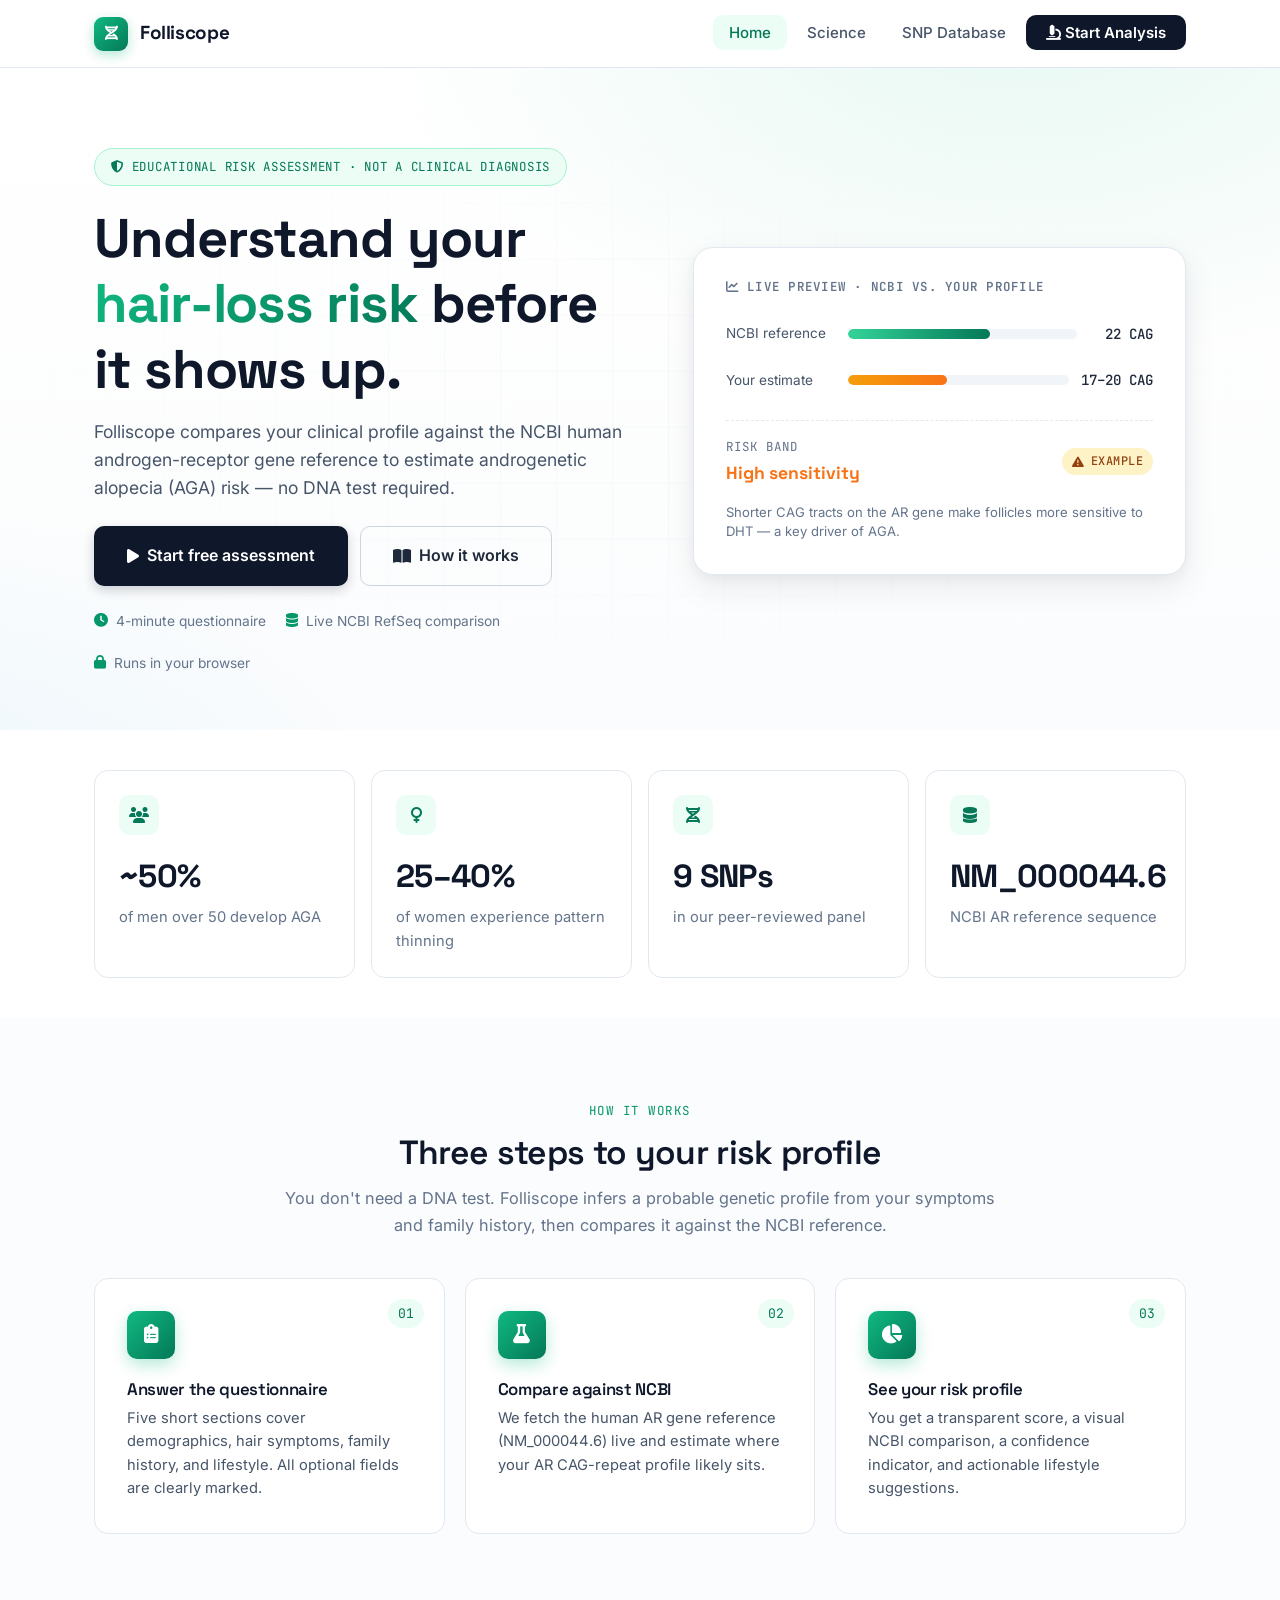
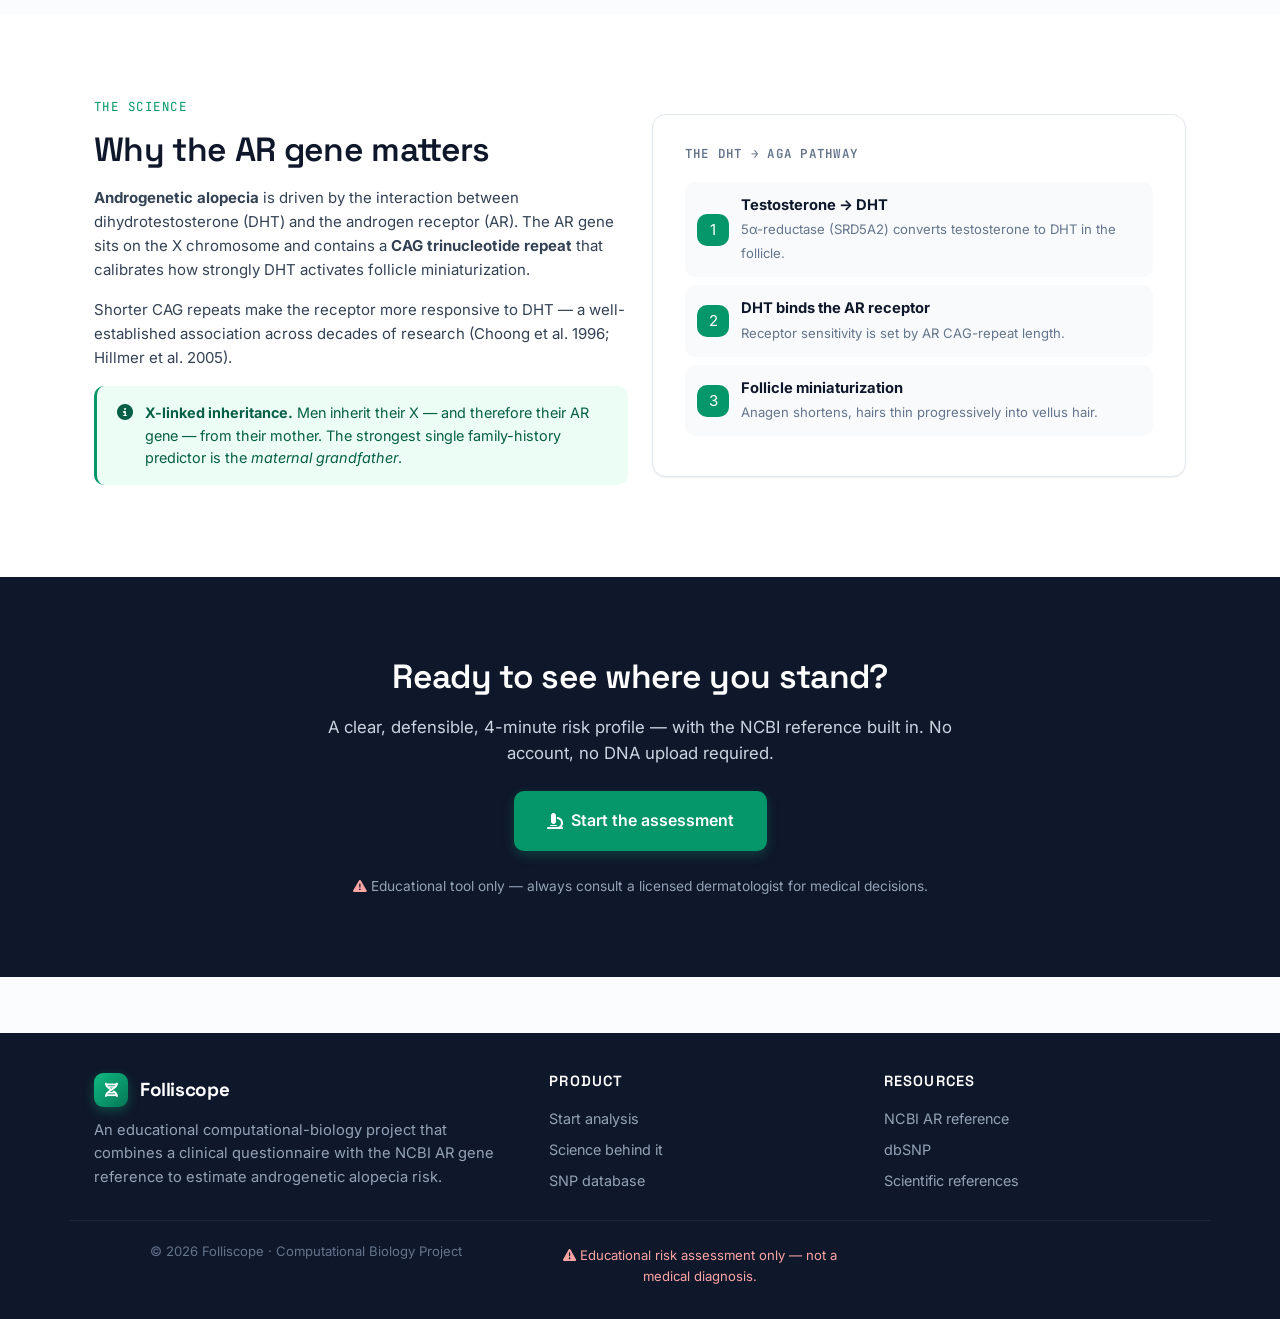
==== commit 23088e23: "Rename project: BaldGuard → Folliscope Sweep all 113 references across 29 files (backend, frontend, " ====
--- a/frontend/index.html
+++ b/frontend/index.html
@@ -3,8 +3,8 @@
 <head>
   <meta charset="UTF-8" />
   <meta name="viewport" content="width=device-width, initial-scale=1.0" />
-  <title>BaldGuard — Early-Warning Hair-Loss Risk Assessment</title>
-  <meta name="description" content="BaldGuard pairs a clinical questionnaire with the NCBI AR gene reference to give a transparent, education-friendly androgenetic alopecia risk profile." />
+  <title>Folliscope — Early-Warning Hair-Loss Risk Assessment</title>
+  <meta name="description" content="Folliscope pairs a clinical questionnaire with the NCBI AR gene reference to give a transparent, education-friendly androgenetic alopecia risk profile." />
   <link rel="stylesheet" href="css/style.css" />
   <link rel="stylesheet" href="https://cdnjs.cloudflare.com/ajax/libs/font-awesome/6.5.0/css/all.min.css" />
 </head>
@@ -15,7 +15,7 @@
   <div class="container">
     <a href="index.html" class="brand">
       <div class="brand-mark"><i class="fa-solid fa-dna"></i></div>
-      BaldGuard
+      Folliscope
     </a>
     <ul class="nav-links" id="navLinks">
       <li><a href="index.html" class="active">Home</a></li>
@@ -37,7 +37,7 @@
       </span>
       <h1>Understand your <span class="accent">hair-loss risk</span> before it shows up.</h1>
       <p class="hero-lead">
-        BaldGuard compares your clinical profile against the NCBI human androgen-receptor
+        Folliscope compares your clinical profile against the NCBI human androgen-receptor
         gene reference to estimate androgenetic alopecia (AGA) risk —
         no DNA test required.
       </p>
@@ -118,7 +118,7 @@
     <div class="section-head">
       <span class="eyebrow">How it works</span>
       <h2>Three steps to your risk profile</h2>
-      <p>You don't need a DNA test. BaldGuard infers a probable genetic profile from your symptoms and family history, then compares it against the NCBI reference.</p>
+      <p>You don't need a DNA test. Folliscope infers a probable genetic profile from your symptoms and family history, then compares it against the NCBI reference.</p>
     </div>
     <div class="grid-3">
       <div class="step-card">
@@ -211,7 +211,7 @@
     <div>
       <a href="index.html" class="brand">
         <div class="brand-mark"><i class="fa-solid fa-dna"></i></div>
-        BaldGuard
+        Folliscope
       </a>
       <p>An educational computational-biology project that combines a clinical questionnaire with the NCBI AR gene reference to estimate androgenetic alopecia risk.</p>
     </div>
@@ -233,7 +233,7 @@
     </div>
   </div>
   <div class="container footer-bottom">
-    <div>&copy; 2026 BaldGuard · Computational Biology Project</div>
+    <div>&copy; 2026 Folliscope · Computational Biology Project</div>
     <div class="disclaimer"><i class="fa-solid fa-triangle-exclamation"></i> Educational risk assessment only — not a medical diagnosis.</div>
   </div>
 </footer>
--- a/frontend/css/style.css
+++ b/frontend/css/style.css
@@ -1,5 +1,5 @@
 /* ==========================================================================
-   BaldGuard — Design System v2
+   Folliscope — Design System v2
    Fonts: Inter (UI), Space Grotesk (headings), JetBrains Mono (code)
    Aesthetic: clean, scientific, premium. Soft greens + slate, generous spacing.
    ========================================================================== */
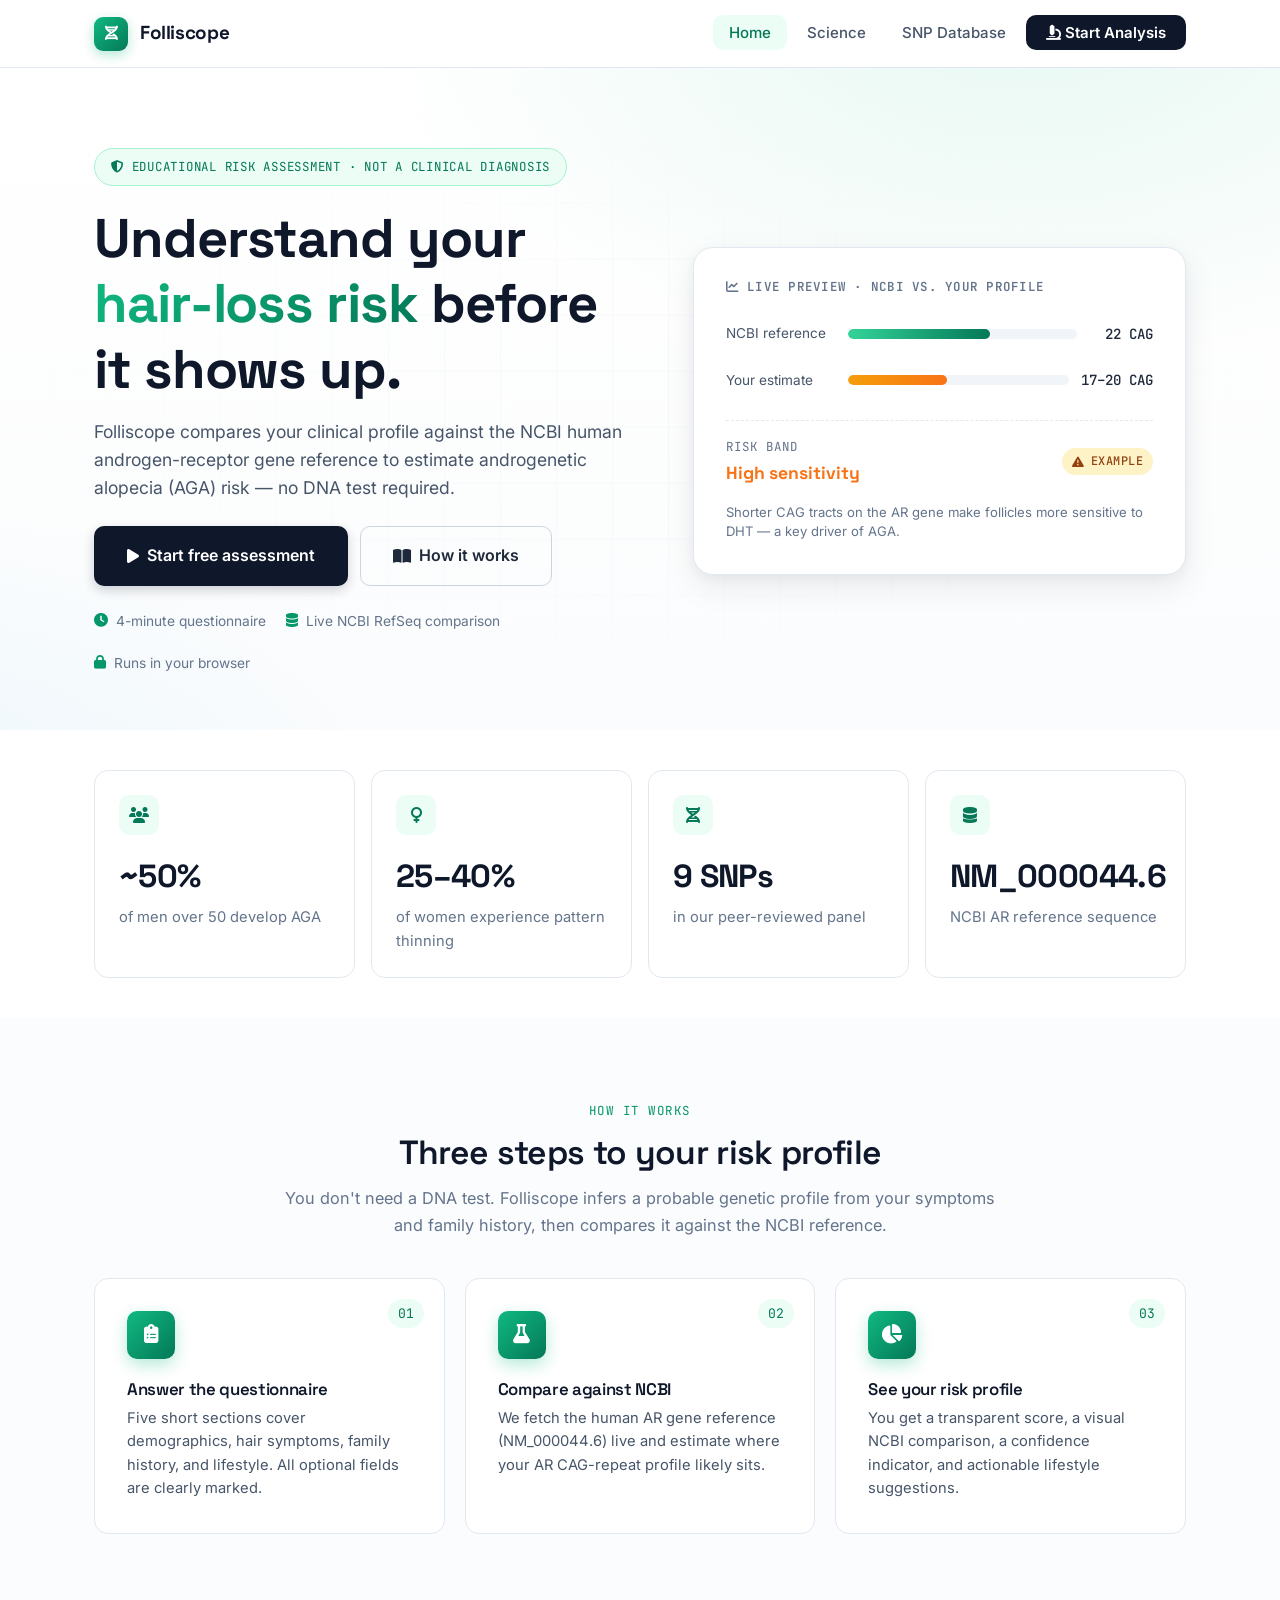
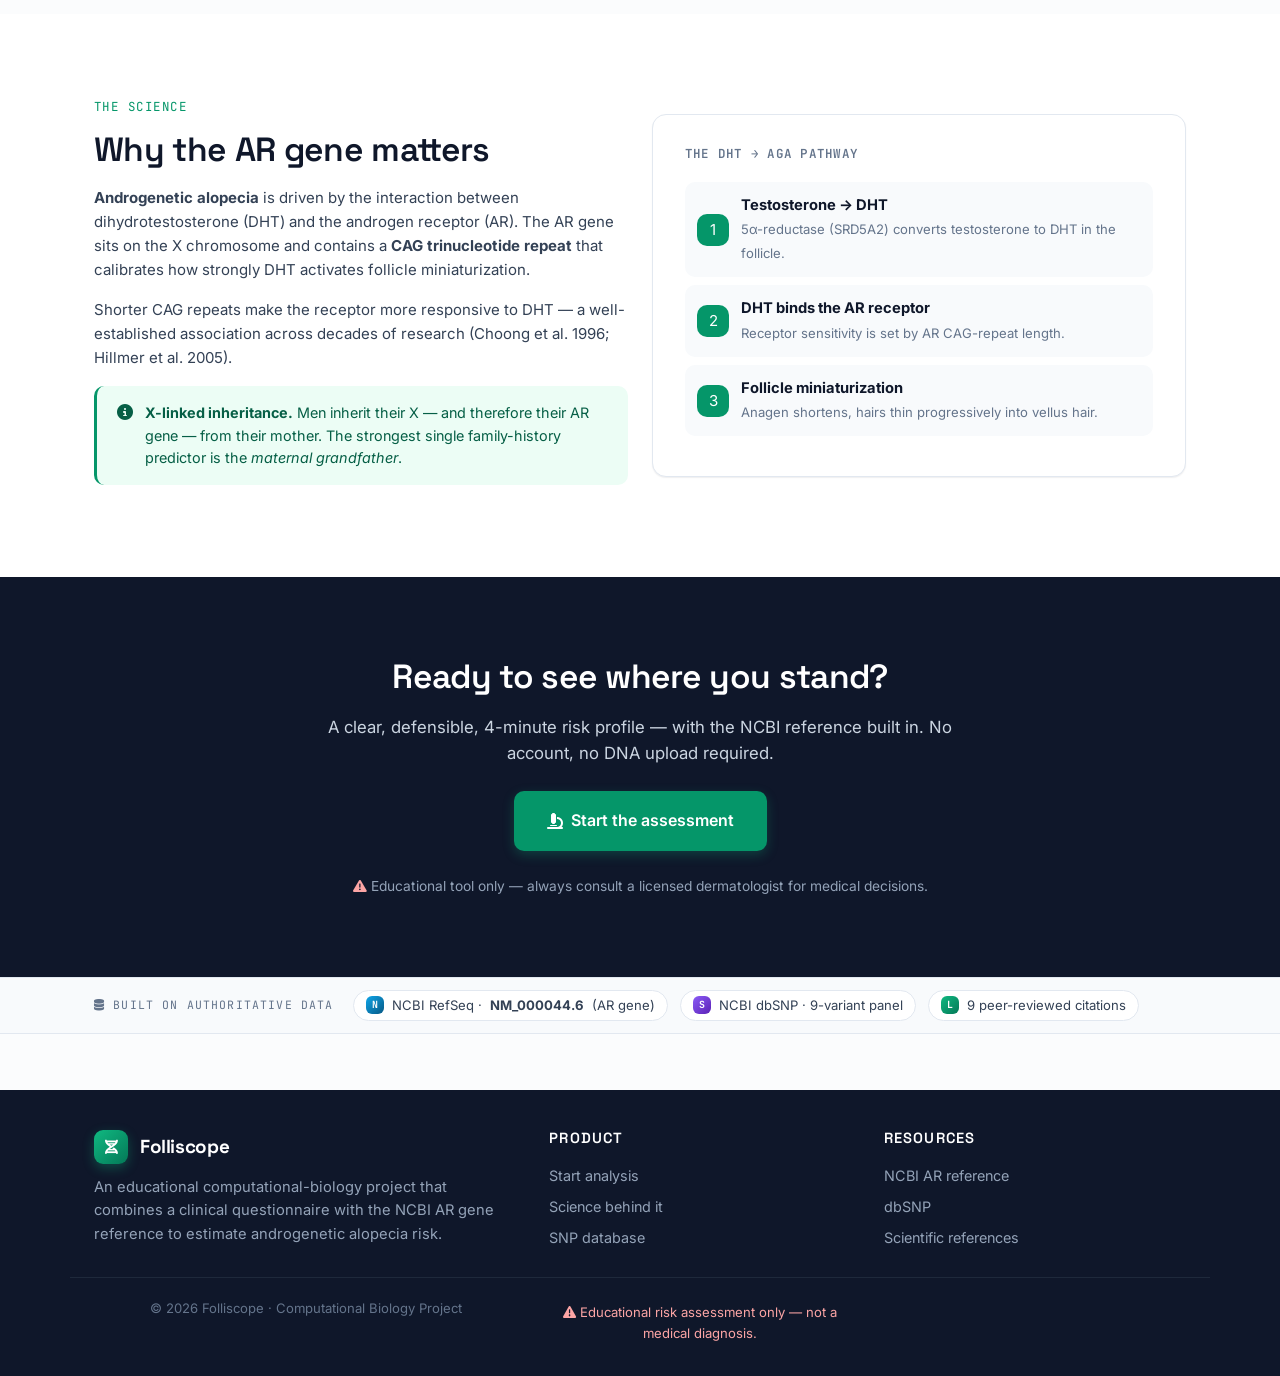
==== commit 6a1b06c1: "Cleanup backend dead code + surface NCBI provenance prominently in UI Backend hygiene --------------" ====
--- a/frontend/index.html
+++ b/frontend/index.html
@@ -205,6 +205,24 @@
   </div>
 </section>
 
+<!-- ===== DATA SOURCES STRIP (always visible — establishes provenance) ===== -->
+<section class="data-sources">
+  <div class="container">
+    <span class="label"><i class="fa-solid fa-database"></i> Built on authoritative data</span>
+    <div class="src-list">
+      <a class="src" href="https://www.ncbi.nlm.nih.gov/nuccore/NM_000044.6" target="_blank" rel="noopener">
+        <span class="ic">N</span> NCBI RefSeq · <strong>NM_000044.6</strong> (AR gene)
+      </a>
+      <a class="src" href="https://www.ncbi.nlm.nih.gov/snp/" target="_blank" rel="noopener">
+        <span class="ic ic--snp">S</span> NCBI dbSNP · 9-variant panel
+      </a>
+      <a class="src" href="about.html#references">
+        <span class="ic ic--lit">L</span> 9 peer-reviewed citations
+      </a>
+    </div>
+  </div>
+</section>
+
 <!-- ===== FOOTER ===== -->
 <footer class="footer">
   <div class="container">
--- a/frontend/css/style.css
+++ b/frontend/css/style.css
@@ -494,6 +494,58 @@
 .footer-bottom { margin-top: var(--s-6); padding-top: var(--s-5); border-top: 1px solid var(--ink-800); font-size: 0.82rem; color: var(--ink-500); text-align: center; }
 .footer-bottom .disclaimer { color: #fca5a5; margin-top: 4px; }
 
+/* ===== DATA-SOURCE PROVENANCE =========================================== */
+/* Always-visible strip showing where the scientific data comes from. */
+.data-sources {
+  background: var(--ink-50); border-top: 1px solid var(--ink-200);
+  border-bottom: 1px solid var(--ink-200);
+  padding: var(--s-3) 0; font-size: 0.84rem;
+}
+.data-sources .container { display: flex; align-items: center; gap: var(--s-5); flex-wrap: wrap; }
+.data-sources .label {
+  font-family: var(--font-mono); font-size: 0.72rem; color: var(--ink-500);
+  text-transform: uppercase; letter-spacing: 0.1em;
+}
+.data-sources .src-list { display: flex; gap: var(--s-3); flex-wrap: wrap; flex: 1; }
+.data-sources .src {
+  display: inline-flex; align-items: center; gap: var(--s-2);
+  padding: 4px var(--s-3); background: var(--white); border: 1px solid var(--ink-200);
+  border-radius: var(--r-full); color: var(--ink-700); text-decoration: none;
+  font-size: 0.82rem; transition: border-color .15s, color .15s;
+}
+.data-sources .src:hover { border-color: var(--brand-500); color: var(--brand-700); }
+.data-sources .src .ic {
+  width: 18px; height: 18px; border-radius: var(--r-sm);
+  background: linear-gradient(135deg, #0ea5e9, #075985);
+  color: #fff; display: inline-flex; align-items: center; justify-content: center;
+  font-size: 0.62rem; font-weight: 700; font-family: var(--font-mono);
+}
+.data-sources .src .ic--snp { background: linear-gradient(135deg, #8b5cf6, #5b21b6); }
+.data-sources .src .ic--lit { background: linear-gradient(135deg, var(--brand-500), var(--brand-700)); }
+
+/* Live-fetch pill — shown on results page when NCBI data is freshly retrieved */
+.live-fetch {
+  display: inline-flex; align-items: center; gap: var(--s-2);
+  padding: 4px var(--s-3);
+  background: var(--brand-50); color: var(--brand-800);
+  border: 1px solid var(--brand-200); border-radius: var(--r-full);
+  font-family: var(--font-mono); font-size: 0.74rem;
+  font-weight: 500; letter-spacing: 0.04em;
+}
+.live-fetch .dot {
+  width: 6px; height: 6px; border-radius: 50%; background: var(--brand-500);
+  box-shadow: 0 0 0 4px rgba(16,185,129,0.18);
+  animation: pulse-dot 2s ease-out infinite;
+}
+@keyframes pulse-dot {
+  0%, 100% { box-shadow: 0 0 0 0   rgba(16,185,129,0.35); }
+  50%      { box-shadow: 0 0 0 6px rgba(16,185,129,0.00); }
+}
+.live-fetch--stale {
+  background: var(--ink-100); color: var(--ink-600); border-color: var(--ink-200);
+}
+.live-fetch--stale .dot { background: var(--ink-400); animation: none; box-shadow: none; }
+
 /* ===== UTILITIES ======================================================== */
 .hidden { display: none !important; }
 .text-center { text-align: center; }
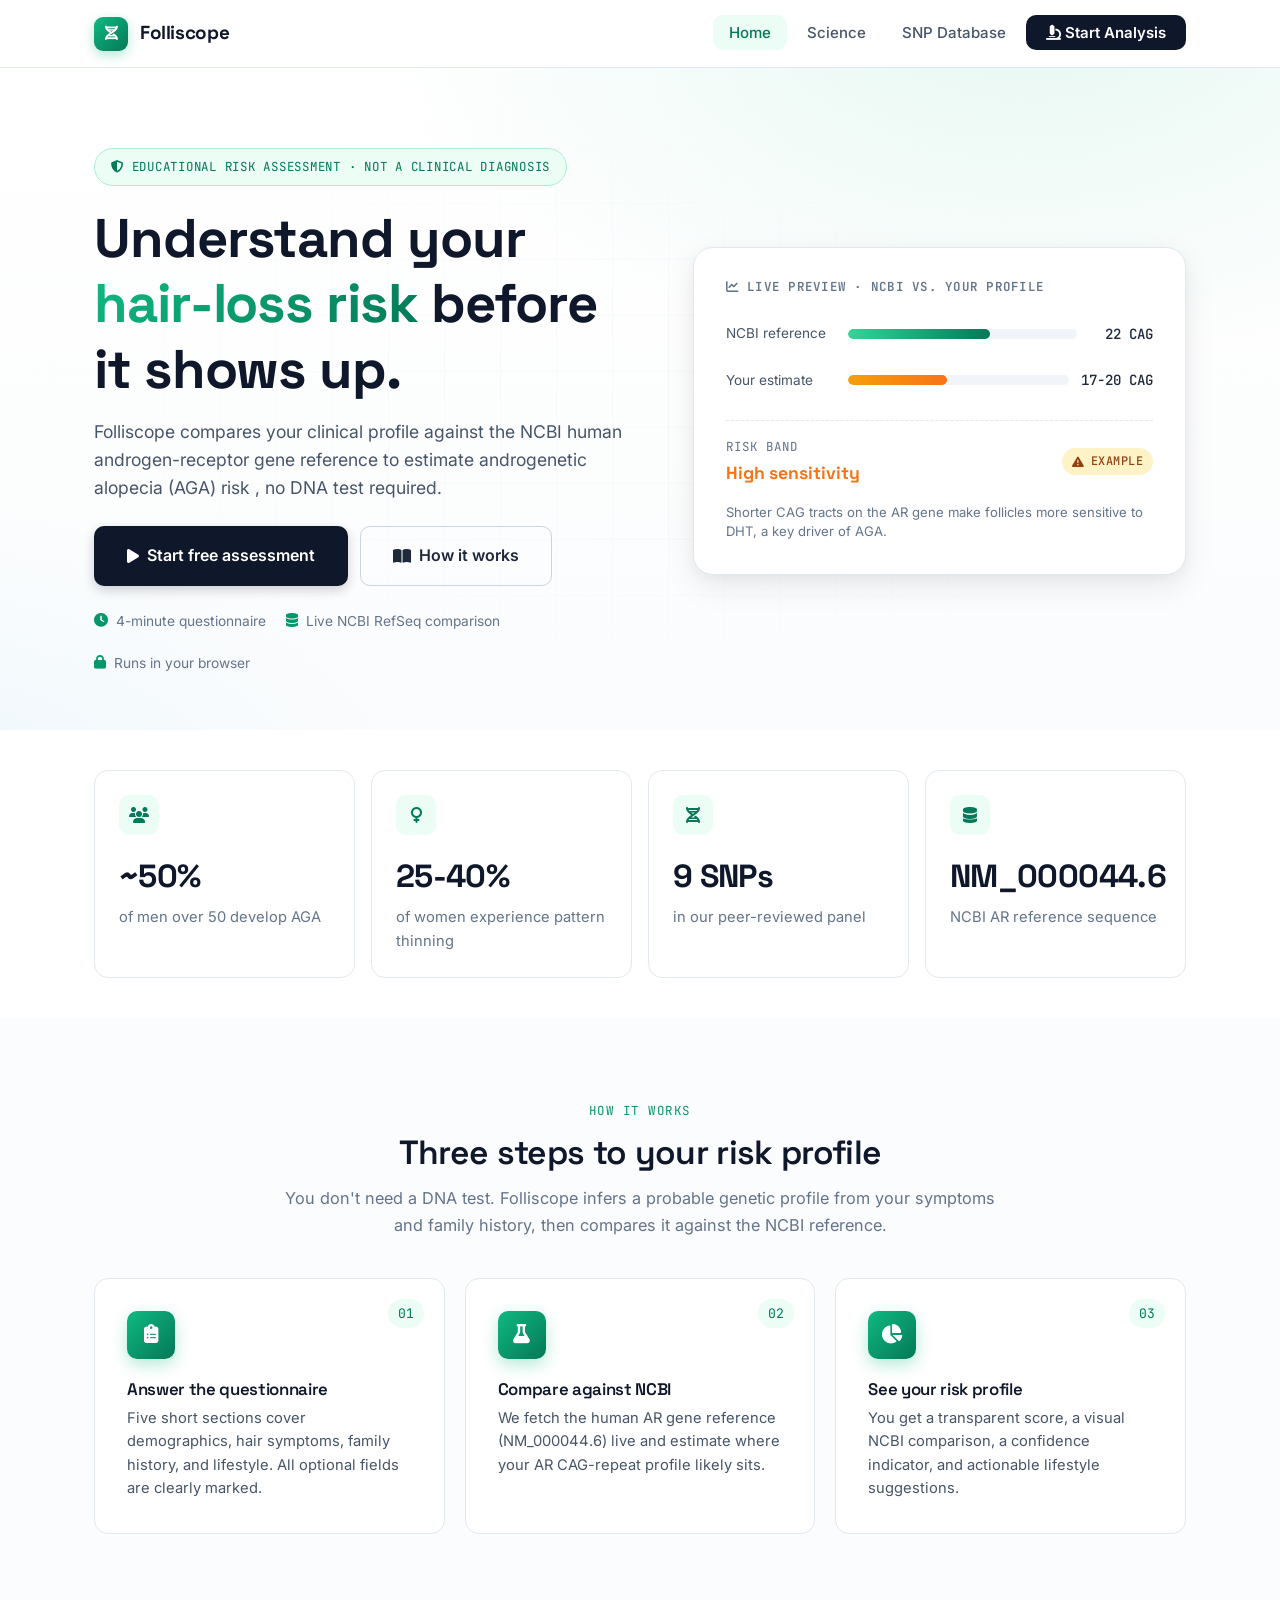
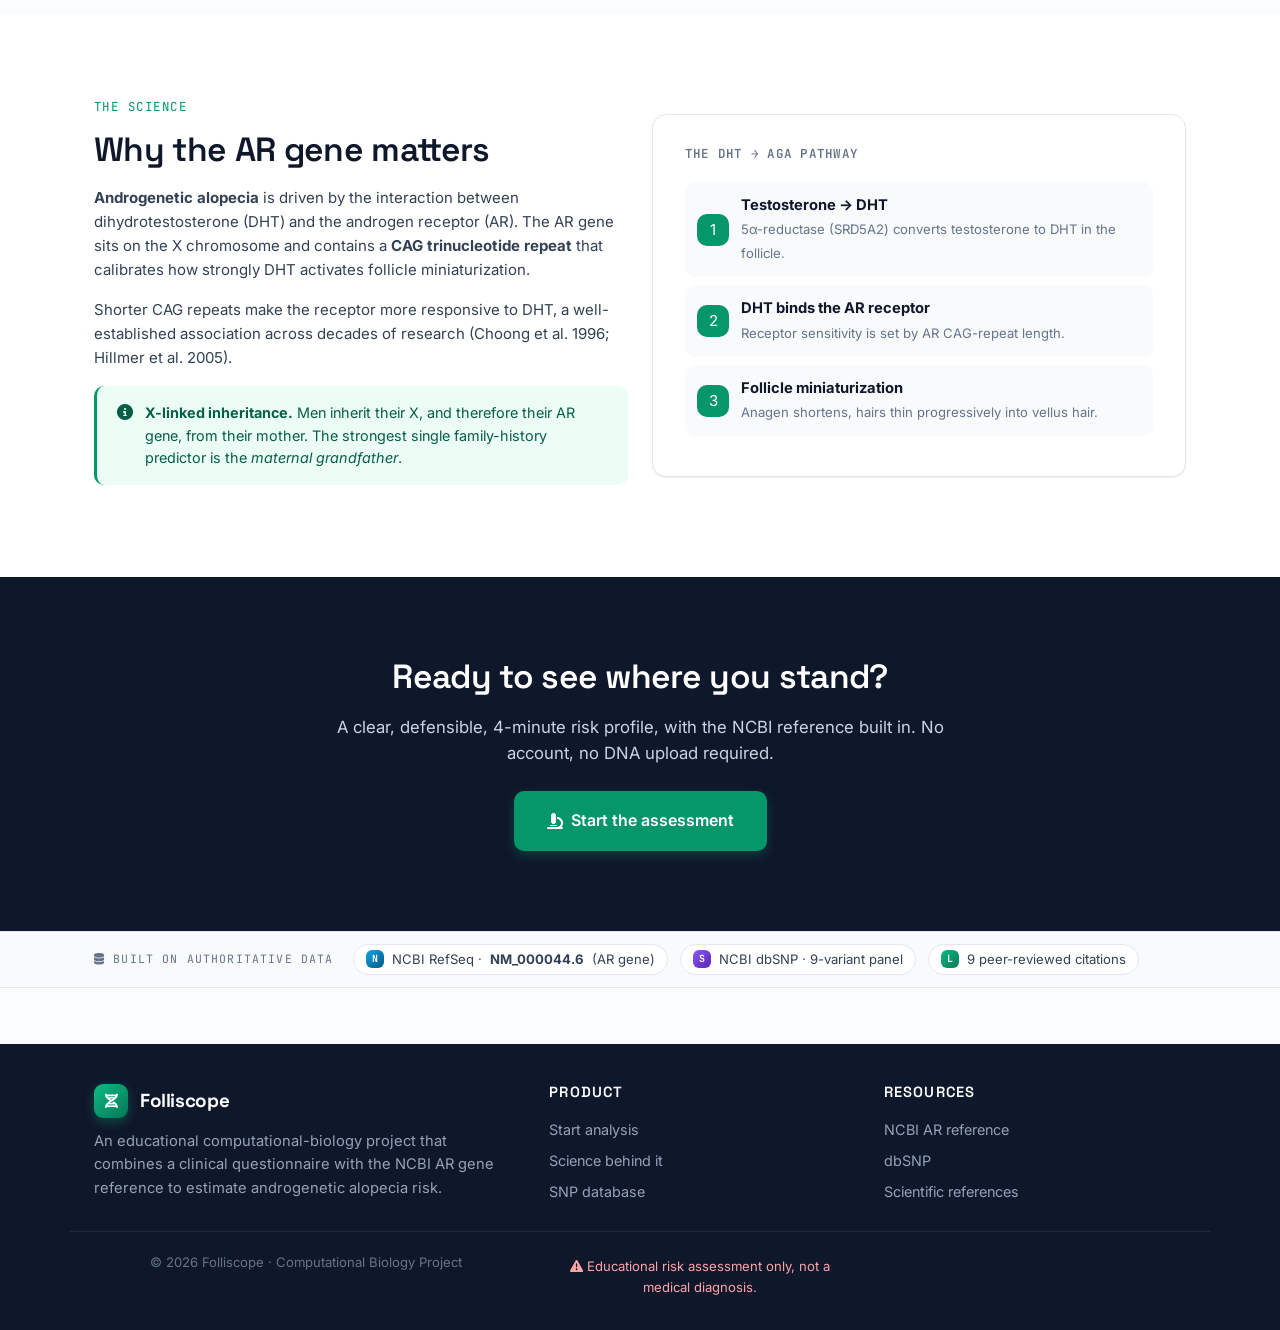
==== commit c8c7aa56: "Strip em-dashes, en-dashes, and redundant warning copy Voice cleanup pass to make the project read l" ====
--- a/frontend/index.html
+++ b/frontend/index.html
@@ -3,7 +3,7 @@
 <head>
   <meta charset="UTF-8" />
   <meta name="viewport" content="width=device-width, initial-scale=1.0" />
-  <title>Folliscope — Early-Warning Hair-Loss Risk Assessment</title>
+  <title>Folliscope: Early-Warning Hair-Loss Risk Assessment</title>
   <meta name="description" content="Folliscope pairs a clinical questionnaire with the NCBI AR gene reference to give a transparent, education-friendly androgenetic alopecia risk profile." />
   <link rel="stylesheet" href="css/style.css" />
   <link rel="stylesheet" href="https://cdnjs.cloudflare.com/ajax/libs/font-awesome/6.5.0/css/all.min.css" />
@@ -38,7 +38,7 @@
       <h1>Understand your <span class="accent">hair-loss risk</span> before it shows up.</h1>
       <p class="hero-lead">
         Folliscope compares your clinical profile against the NCBI human androgen-receptor
-        gene reference to estimate androgenetic alopecia (AGA) risk —
+        gene reference to estimate androgenetic alopecia (AGA) risk , 
         no DNA test required.
       </p>
       <div class="hero-cta">
@@ -67,7 +67,7 @@
       <div class="compare-row">
         <span class="label">Your estimate</span>
         <div class="compare-bar"><div class="fill fill--mod" style="width:45%"></div></div>
-        <span class="val">17–20 CAG</span>
+        <span class="val">17-20 CAG</span>
       </div>
       <div class="compare-divider"></div>
       <div style="display:flex;justify-content:space-between;align-items:center;">
@@ -78,7 +78,7 @@
         <span class="badge badge--warn"><i class="fa-solid fa-triangle-exclamation"></i> Example</span>
       </div>
       <p style="font-size:0.82rem;color:var(--ink-500);margin-top:var(--s-4);line-height:1.5;">
-        Shorter CAG tracts on the AR gene make follicles more sensitive to DHT — a key driver of AGA.
+        Shorter CAG tracts on the AR gene make follicles more sensitive to DHT, a key driver of AGA.
       </p>
     </div>
   </div>
@@ -95,7 +95,7 @@
       </div>
       <div class="stat-card">
         <div class="icon"><i class="fa-solid fa-venus"></i></div>
-        <div class="num">25–40%</div>
+        <div class="num">25-40%</div>
         <div class="lbl">of women experience pattern thinning</div>
       </div>
       <div class="stat-card">
@@ -156,13 +156,13 @@
           <strong>CAG trinucleotide repeat</strong> that calibrates how strongly DHT activates follicle miniaturization.
         </p>
         <p style="margin-bottom:var(--s-4);">
-          Shorter CAG repeats make the receptor more responsive to DHT — a well-established
+          Shorter CAG repeats make the receptor more responsive to DHT, a well-established
           association across decades of research (Choong et al. 1996; Hillmer et al. 2005).
         </p>
         <div class="info info--success">
           <i class="fa-solid fa-circle-info"></i>
           <div>
-            <strong>X-linked inheritance.</strong> Men inherit their X — and therefore their AR gene — from their mother. The strongest single family-history predictor is the <em>maternal grandfather</em>.
+            <strong>X-linked inheritance.</strong> Men inherit their X, and therefore their AR gene, from their mother. The strongest single family-history predictor is the <em>maternal grandfather</em>.
           </div>
         </div>
       </div>
@@ -192,20 +192,16 @@
   <div class="container" style="text-align:center;max-width:720px;">
     <h2 style="color:#fff;margin-bottom:var(--s-4);">Ready to see where you stand?</h2>
     <p style="color:var(--ink-300);font-size:1.05rem;margin-bottom:var(--s-6);">
-      A clear, defensible, 4-minute risk profile — with the NCBI reference built in.
+      A clear, defensible, 4-minute risk profile, with the NCBI reference built in.
       No account, no DNA upload required.
     </p>
     <a href="analyze.html" class="btn btn--brand btn--lg">
       <i class="fa-solid fa-microscope"></i> Start the assessment
     </a>
-    <p style="margin-top:var(--s-6);font-size:0.86rem;color:var(--ink-400);">
-      <i class="fa-solid fa-triangle-exclamation" style="color:#fca5a5;"></i>
-      Educational tool only — always consult a licensed dermatologist for medical decisions.
-    </p>
-  </div>
-</section>
-
-<!-- ===== DATA SOURCES STRIP (always visible — establishes provenance) ===== -->
+  </div>
+</section>
+
+<!-- ===== DATA SOURCES STRIP (always visible, establishes provenance) ===== -->
 <section class="data-sources">
   <div class="container">
     <span class="label"><i class="fa-solid fa-database"></i> Built on authoritative data</span>
@@ -252,7 +248,7 @@
   </div>
   <div class="container footer-bottom">
     <div>&copy; 2026 Folliscope · Computational Biology Project</div>
-    <div class="disclaimer"><i class="fa-solid fa-triangle-exclamation"></i> Educational risk assessment only — not a medical diagnosis.</div>
+    <div class="disclaimer"><i class="fa-solid fa-triangle-exclamation"></i> Educational risk assessment only, not a medical diagnosis.</div>
   </div>
 </footer>
 
--- a/frontend/css/style.css
+++ b/frontend/css/style.css
@@ -1,5 +1,5 @@
 /* ==========================================================================
-   Folliscope — Design System v2
+   Folliscope, Design System v2
    Fonts: Inter (UI), Space Grotesk (headings), JetBrains Mono (code)
    Aesthetic: clean, scientific, premium. Soft greens + slate, generous spacing.
    ========================================================================== */
@@ -523,7 +523,7 @@
 .data-sources .src .ic--snp { background: linear-gradient(135deg, #8b5cf6, #5b21b6); }
 .data-sources .src .ic--lit { background: linear-gradient(135deg, var(--brand-500), var(--brand-700)); }
 
-/* Live-fetch pill — shown on results page when NCBI data is freshly retrieved */
+/* Live-fetch pill, shown on results page when NCBI data is freshly retrieved */
 .live-fetch {
   display: inline-flex; align-items: center; gap: var(--s-2);
   padding: 4px var(--s-3);
